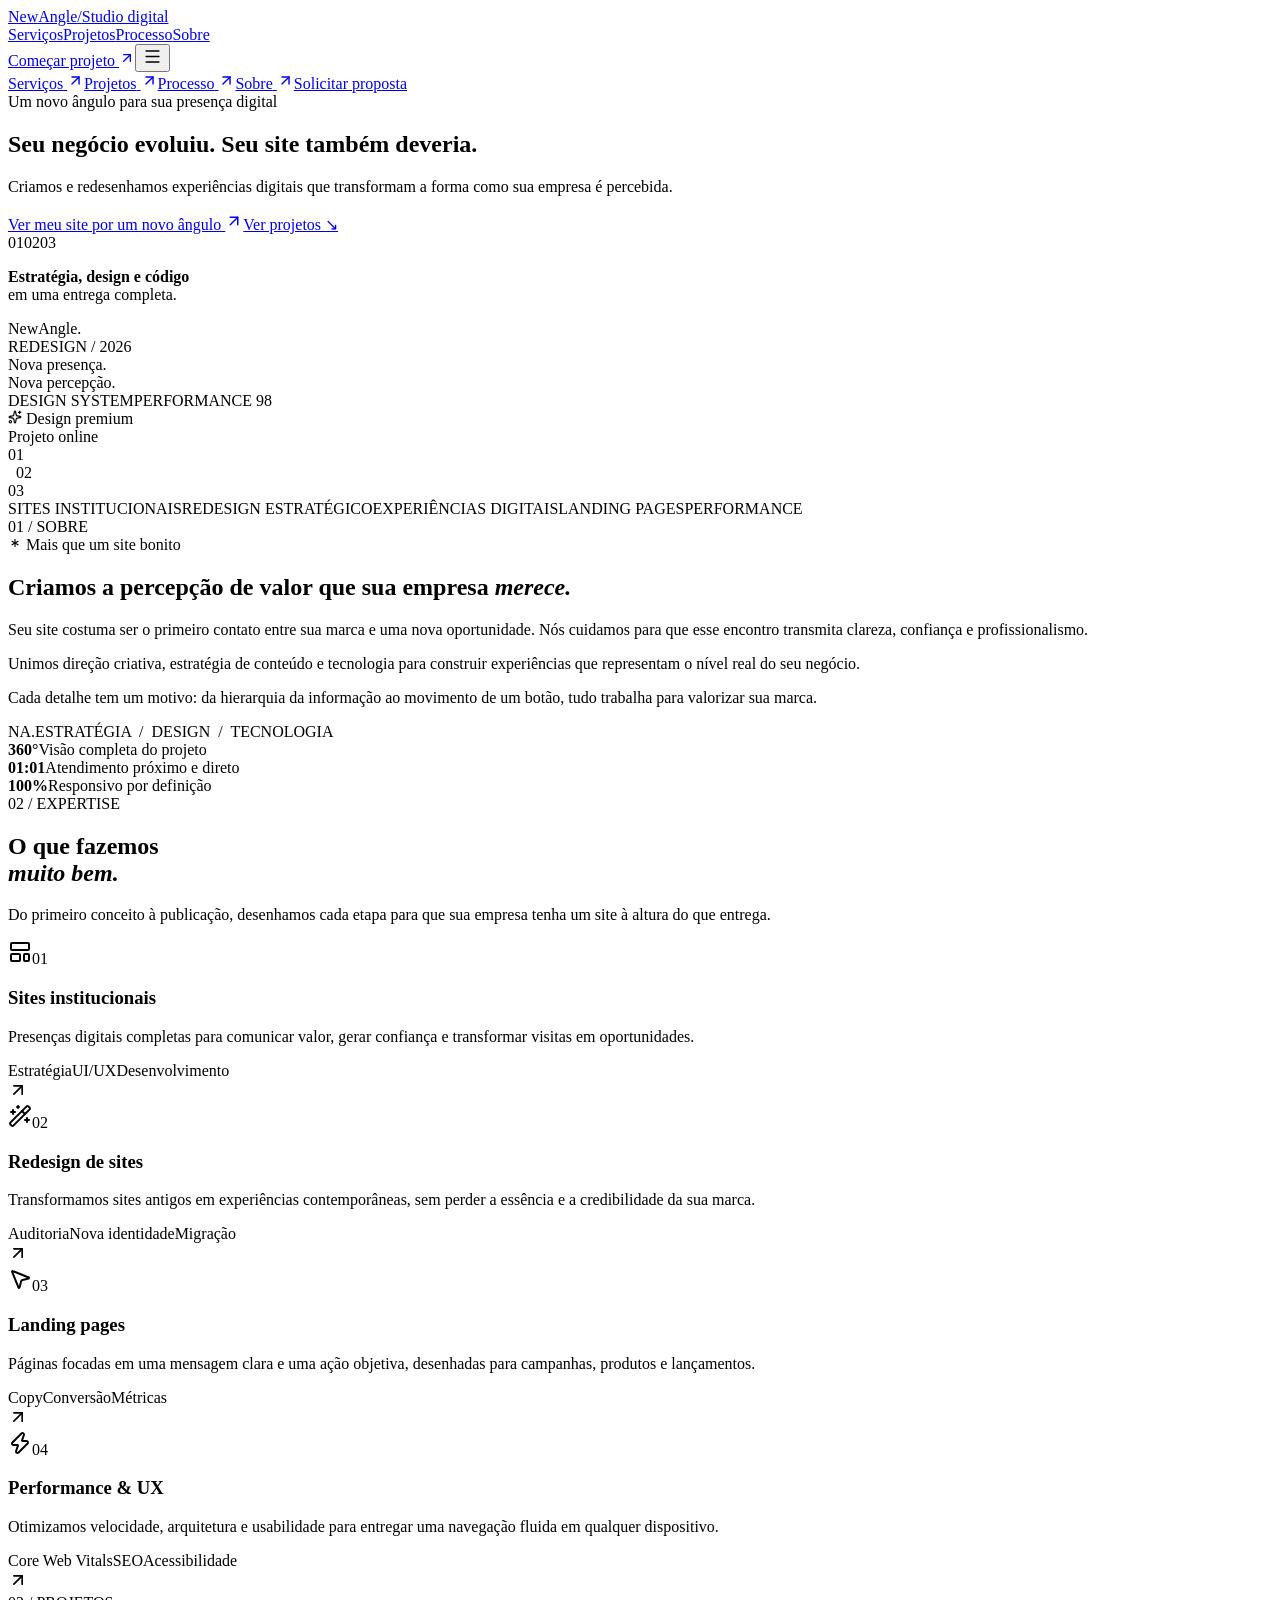
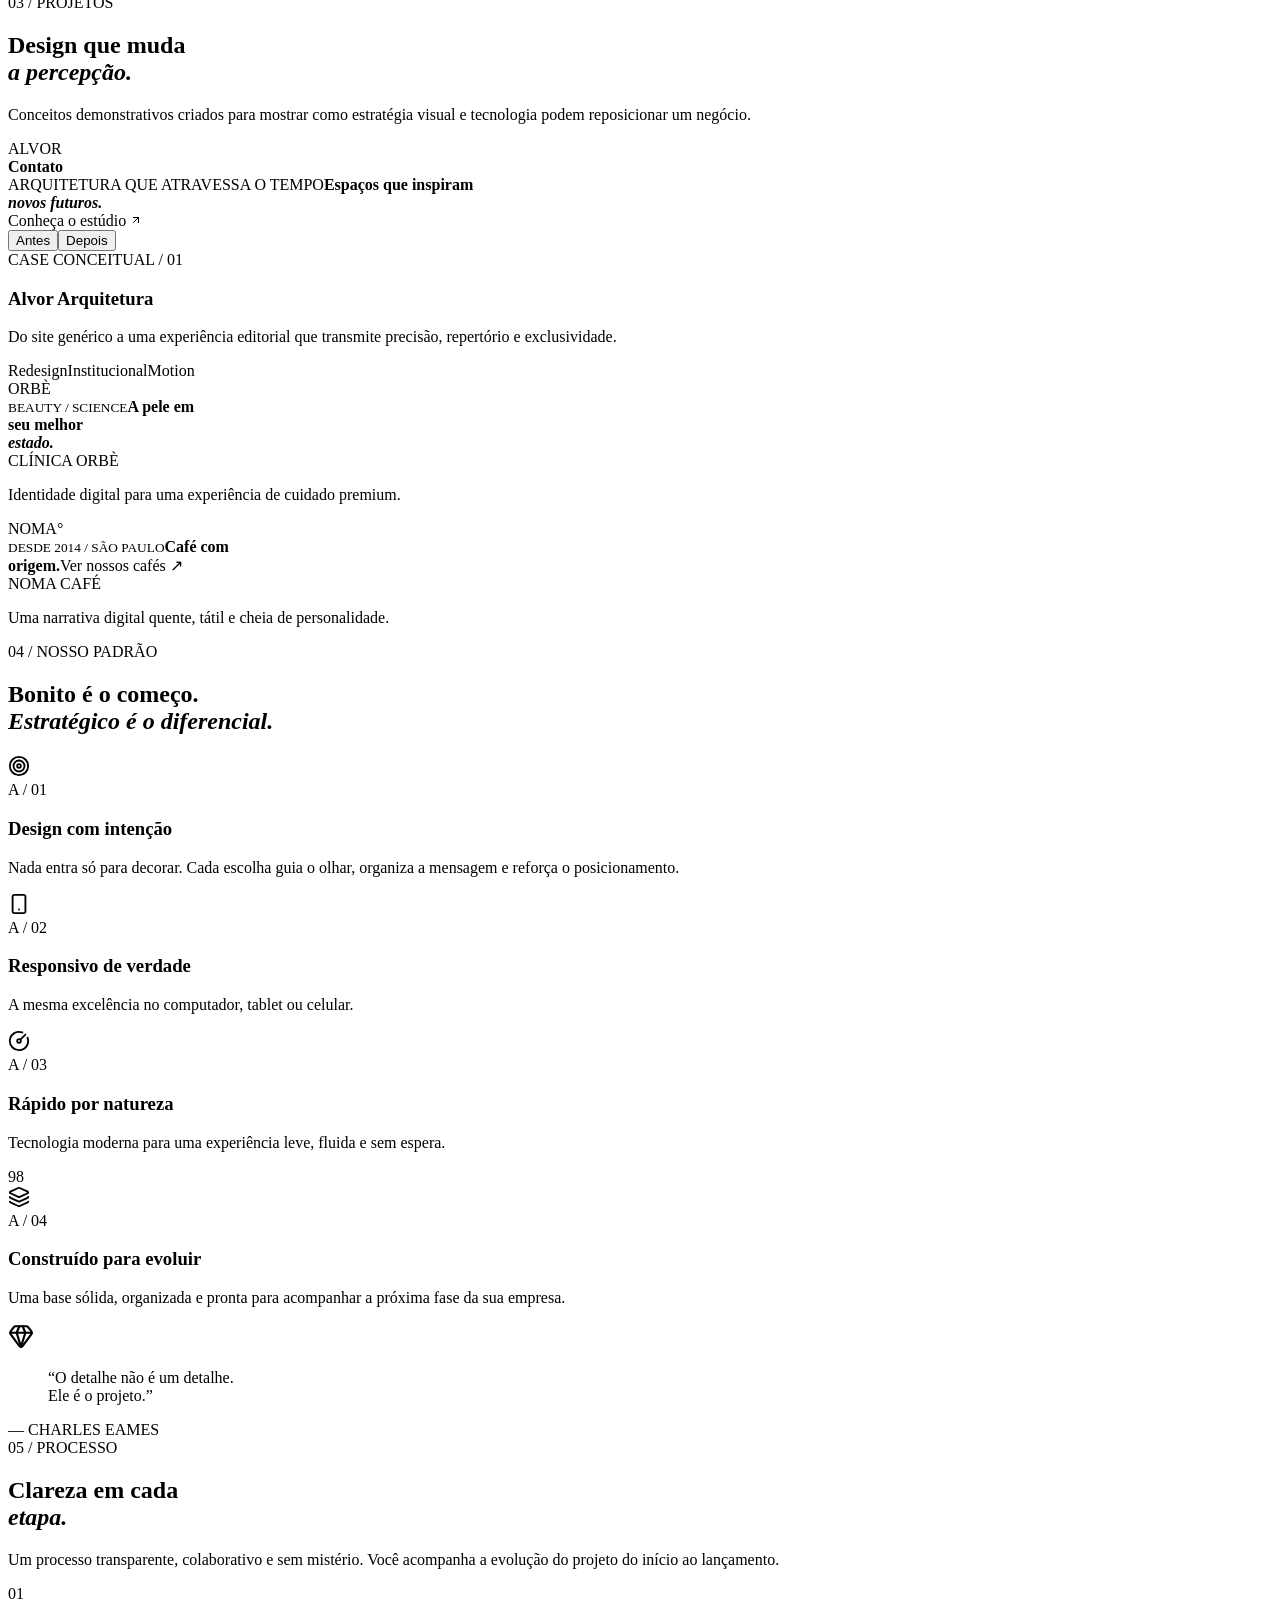
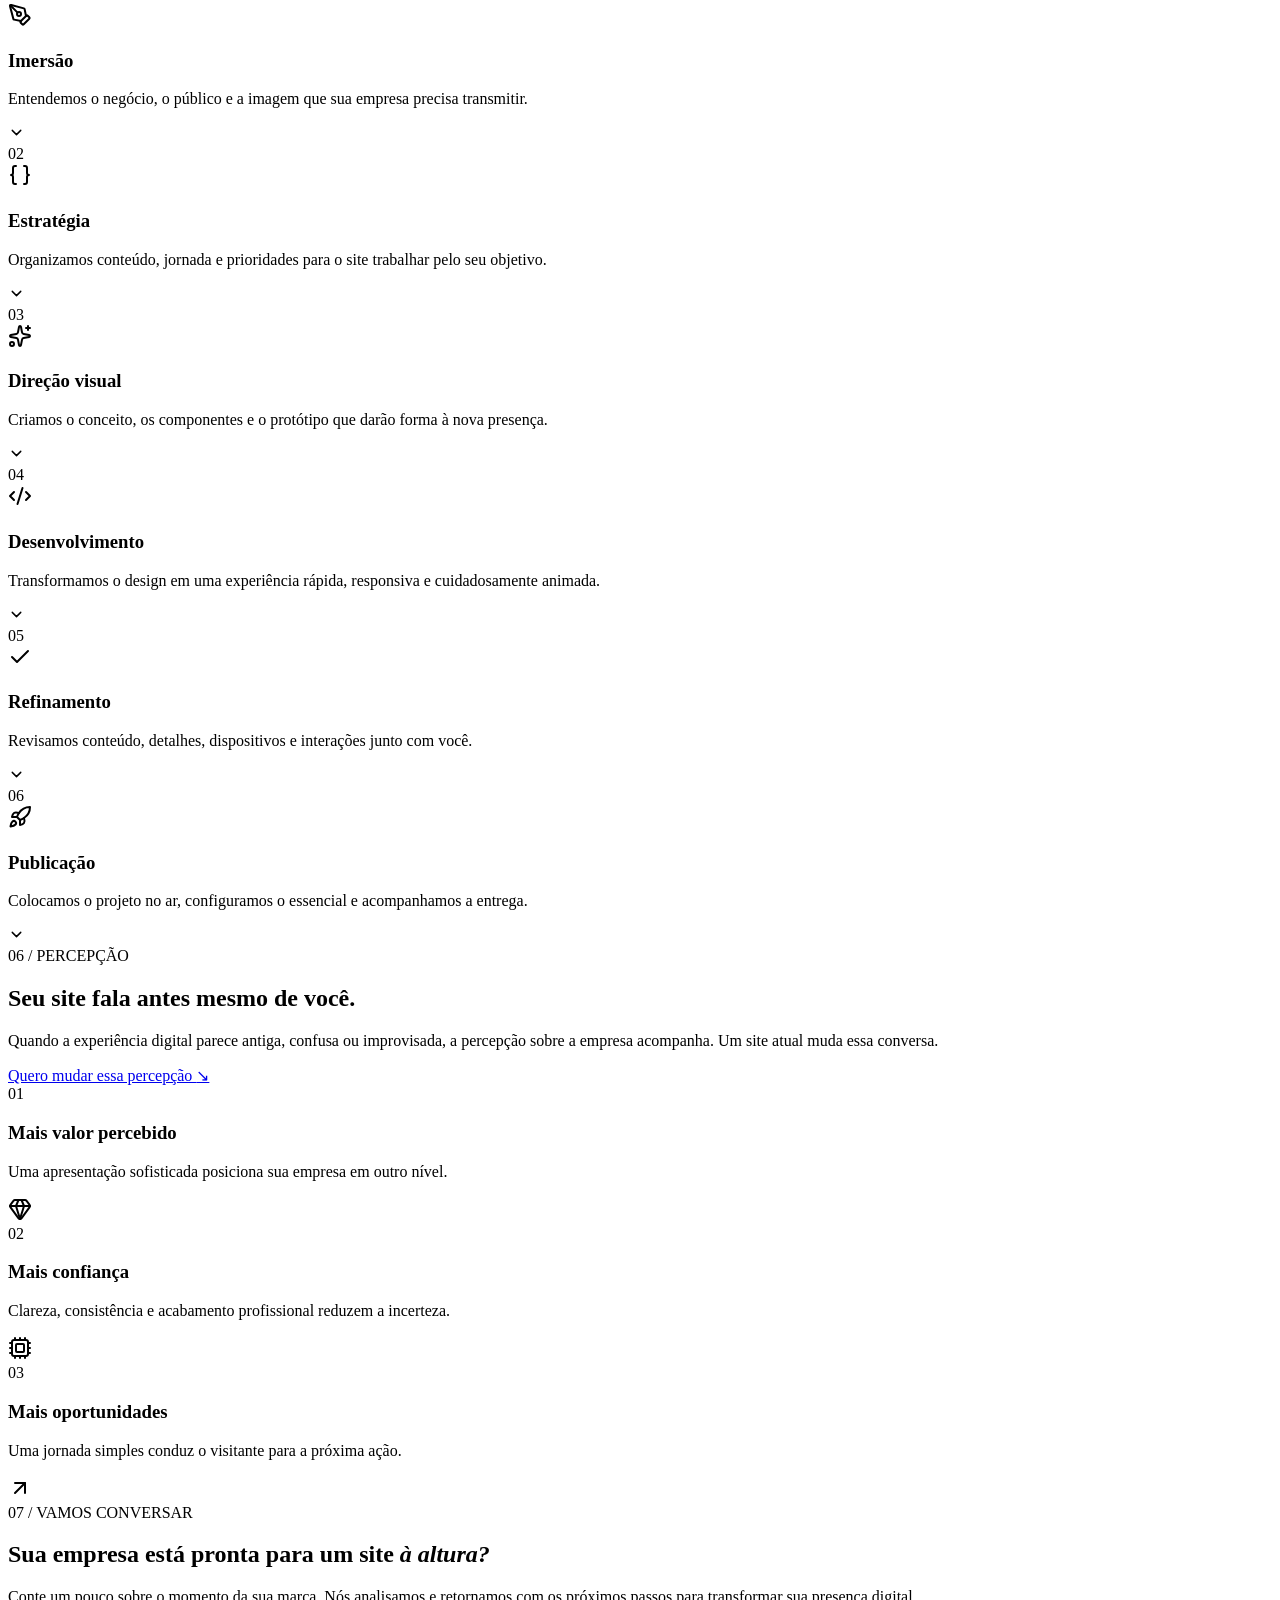
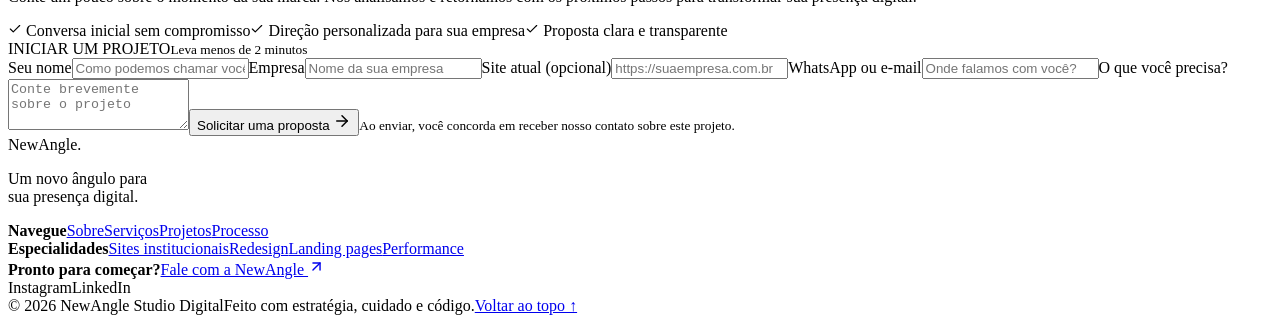
==== index.html @ 1fed0872 "Deploy NewAngle site to GitHub Pages" ====
<!DOCTYPE html><html lang="pt-BR" class="dark"><head><meta charSet="utf-8"/><meta name="viewport" content="width=device-width, initial-scale=1"/><link rel="stylesheet" href="/Site-NewAngle-/_next/static/css/index.7NrBNF9d.css" data-rsc-css-href="/Site-NewAngle-/_next/static/css/index.7NrBNF9d.css" data-precedence="vite-rsc/importer-resources"/><link rel="modulepreload" fetchPriority="low" href="/Site-NewAngle-/_next/static/chunks/index-CifZXYaO.js"/><script src="/Site-NewAngle-/_next/static/chunks/rolldown-runtime-C60lm6uB.js" type="module" async=""></script><script src="/Site-NewAngle-/_next/static/chunks/framework-D_rUT4EX.js" type="module" async=""></script><link rel="modulepreload" href="/Site-NewAngle-/_next/static/chunks/layout-segment-context-BELEP1J7.js" crossorigin=""/><link rel="modulepreload" href="/Site-NewAngle-/_next/static/chunks/home-client-dFt-BeIH.js" crossorigin=""/><title>NewAngle — Um novo ângulo para sua presença digital</title><meta name="description" content="Criamos e redesenhamos experiências digitais que transformam a forma como sua empresa é percebida."/><meta name="keywords" content="criação de sites,redesign de sites,sites institucionais,web design,landing pages"/><meta property="og:title" content="NewAngle — Um novo ângulo para sua presença digital"/><meta property="og:description" content="Seu negócio evoluiu. Seu site também deveria."/><meta property="og:type" content="website"/><meta property="og:locale" content="pt_BR"/><meta property="og:image" content="https://newangle-devs.github.io/Site-NewAngle-/og.png"/><meta property="og:image:width" content="1536"/><meta property="og:image:height" content="1024"/><meta property="og:image:alt" content="NewAngle — Um novo ângulo para sua presença digital"/><meta name="twitter:card" content="summary_large_image"/><meta name="twitter:title" content="NewAngle — Um novo ângulo para sua presença digital"/><meta name="twitter:description" content="Seu negócio evoluiu. Seu site também deveria."/><meta name="twitter:image" content="https://newangle-devs.github.io/Site-NewAngle-/og.png"/><script>Object.assign(((self[Symbol.for("vinext.navigationRuntime")]??={bootstrap:{routeManifest:null},functions:{}}).bootstrap.rsc??={rsc:[]}),{params:{},nav:{"pathname":"/","searchParams":[]}})</script><link rel="modulepreload" href="/Site-NewAngle-/_next/static/chunks/index-CifZXYaO.js" />
<link rel="stylesheet" href="https://fonts.googleapis.com/css2?family=Geist&amp;display=swap" />
<link rel="stylesheet" href="https://fonts.googleapis.com/css2?family=Geist+Mono&amp;display=swap" />
<style data-vinext-fonts>.__font_geist_0u8s7r6 { font-family: 'Geist'; font-style: normal; }

.__variable_geist_0u8s7r6 { --font-geist-sans: 'Geist'; }

.__font_geist_mono_0fdimb7 { font-family: 'Geist Mono'; font-style: normal; }

.__variable_geist_mono_0fdimb7 { --font-geist-mono: 'Geist Mono'; }
</style>
</head><body class="__variable_geist_0u8s7r6 __variable_geist_mono_0fdimb7"><main class="site-shell"><header class="nav-wrap"><a class="brand" href="#top" aria-label="NewAngle — início"><span class="brand-mark">NewAngle</span><span class="brand-slash">/</span><span class="brand-label">Studio digital</span></a><nav class="desktop-nav" aria-label="Navegação principal"><a href="#servicos">Serviços</a><a href="#projetos">Projetos</a><a href="#processo">Processo</a><a href="#sobre">Sobre</a></nav><a class="nav-cta" href="#contato">Começar projeto <svg xmlns="http://www.w3.org/2000/svg" width="16" height="16" viewBox="0 0 24 24" fill="none" stroke="currentColor" stroke-width="2" stroke-linecap="round" stroke-linejoin="round" class="lucide lucide-arrow-up-right" aria-hidden="true"><path d="M7 7h10v10"></path><path d="M7 17 17 7"></path></svg></a><button class="menu-button" aria-expanded="false" aria-controls="mobile-menu" aria-label="Abrir menu"><svg xmlns="http://www.w3.org/2000/svg" width="19" height="19" viewBox="0 0 24 24" fill="none" stroke="currentColor" stroke-width="2" stroke-linecap="round" stroke-linejoin="round" class="lucide lucide-menu" aria-hidden="true"><path d="M4 5h16"></path><path d="M4 12h16"></path><path d="M4 19h16"></path></svg></button></header><div class="mobile-menu " id="mobile-menu"><nav aria-label="Navegação para celular"><a href="#servicos">Serviços<!-- --> <svg xmlns="http://www.w3.org/2000/svg" width="17" height="17" viewBox="0 0 24 24" fill="none" stroke="currentColor" stroke-width="2" stroke-linecap="round" stroke-linejoin="round" class="lucide lucide-arrow-up-right" aria-hidden="true"><path d="M7 7h10v10"></path><path d="M7 17 17 7"></path></svg></a><a href="#projetos">Projetos<!-- --> <svg xmlns="http://www.w3.org/2000/svg" width="17" height="17" viewBox="0 0 24 24" fill="none" stroke="currentColor" stroke-width="2" stroke-linecap="round" stroke-linejoin="round" class="lucide lucide-arrow-up-right" aria-hidden="true"><path d="M7 7h10v10"></path><path d="M7 17 17 7"></path></svg></a><a href="#processo">Processo<!-- --> <svg xmlns="http://www.w3.org/2000/svg" width="17" height="17" viewBox="0 0 24 24" fill="none" stroke="currentColor" stroke-width="2" stroke-linecap="round" stroke-linejoin="round" class="lucide lucide-arrow-up-right" aria-hidden="true"><path d="M7 7h10v10"></path><path d="M7 17 17 7"></path></svg></a><a href="#sobre">Sobre<!-- --> <svg xmlns="http://www.w3.org/2000/svg" width="17" height="17" viewBox="0 0 24 24" fill="none" stroke="currentColor" stroke-width="2" stroke-linecap="round" stroke-linejoin="round" class="lucide lucide-arrow-up-right" aria-hidden="true"><path d="M7 7h10v10"></path><path d="M7 17 17 7"></path></svg></a><a class="mobile-menu-cta" href="#contato">Solicitar proposta</a></nav></div><section class="hero" id="top"><div class="hero-grid" aria-hidden="true"></div><div class="hero-glow" aria-hidden="true"></div><div class="hero-copy"><div class="eyebrow"><span class="eyebrow-dot"></span>Um novo ângulo para sua presença digital</div><h1>Seu negócio evoluiu. Seu site <span>também deveria.</span></h1><p class="hero-lead">Criamos e redesenhamos experiências digitais que transformam a forma como sua empresa é percebida.</p><div class="hero-actions"><a class="primary-cta" href="#contato">Ver meu site por um novo ângulo <svg xmlns="http://www.w3.org/2000/svg" width="18" height="18" viewBox="0 0 24 24" fill="none" stroke="currentColor" stroke-width="2" stroke-linecap="round" stroke-linejoin="round" class="lucide lucide-arrow-up-right" aria-hidden="true"><path d="M7 7h10v10"></path><path d="M7 17 17 7"></path></svg></a><a class="text-link" href="#projetos">Ver projetos <span>↘</span></a></div><div class="hero-proof"><div class="proof-avatars" aria-hidden="true"><span>01</span><span>02</span><span>03</span></div><p><strong>Estratégia, design e código</strong><br/>em uma entrega completa.</p></div></div><div class="hero-visual" aria-label="Visualização de um projeto digital premium"><div class="orbit orbit-one" aria-hidden="true"></div><div class="orbit orbit-two" aria-hidden="true"></div><div class="visual-card"><div class="visual-topbar"><div class="visual-logo">NewAngle<span>.</span></div><div class="visual-pills"><i></i><i></i><i></i></div></div><div class="visual-body"><div class="visual-kicker">REDESIGN / 2026</div><div class="visual-title">Nova presença.<br/>Nova percepção.</div><div class="visual-line"><span></span></div></div><div class="visual-footer"><span>DESIGN SYSTEM</span><span>PERFORMANCE 98</span></div></div><div class="floating-chip chip-top"><svg xmlns="http://www.w3.org/2000/svg" width="14" height="14" viewBox="0 0 24 24" fill="none" stroke="currentColor" stroke-width="2" stroke-linecap="round" stroke-linejoin="round" class="lucide lucide-sparkles" aria-hidden="true"><path d="M11.017 2.814a1 1 0 0 1 1.966 0l1.051 5.558a2 2 0 0 0 1.594 1.594l5.558 1.051a1 1 0 0 1 0 1.966l-5.558 1.051a2 2 0 0 0-1.594 1.594l-1.051 5.558a1 1 0 0 1-1.966 0l-1.051-5.558a2 2 0 0 0-1.594-1.594l-5.558-1.051a1 1 0 0 1 0-1.966l5.558-1.051a2 2 0 0 0 1.594-1.594z"></path><path d="M20 2v4"></path><path d="M22 4h-4"></path><circle cx="4" cy="20" r="2"></circle></svg> Design premium</div><div class="floating-chip chip-bottom"><span class="live-dot"></span> Projeto online</div><div class="side-code" aria-hidden="true">01<br/>  02<br/>03</div></div></section><div class="signal-strip" aria-hidden="true"><span>SITES INSTITUCIONAIS</span><i></i><span>REDESIGN ESTRATÉGICO</span><i></i><span>EXPERIÊNCIAS DIGITAIS</span><i></i><span>LANDING PAGES</span><i></i><span>PERFORMANCE</span></div><section class="manifesto section-pad" id="sobre"><div class="manifesto-index" data-reveal="true"><span>01 / SOBRE</span><div class="vertical-line"></div></div><div class="manifesto-main" data-reveal="true"><div class="section-kicker"><svg xmlns="http://www.w3.org/2000/svg" width="14" height="14" viewBox="0 0 24 24" fill="none" stroke="currentColor" stroke-width="2" stroke-linecap="round" stroke-linejoin="round" class="lucide lucide-asterisk" aria-hidden="true"><path d="M12 6v12"></path><path d="M17.196 9 6.804 15"></path><path d="m6.804 9 10.392 6"></path></svg> Mais que um site bonito</div><h2>Criamos a percepção de valor que sua empresa <em>merece.</em></h2><p class="manifesto-lead">Seu site costuma ser o primeiro contato entre sua marca e uma nova oportunidade. Nós cuidamos para que esse encontro transmita clareza, confiança e profissionalismo.</p><div class="manifesto-columns"><p>Unimos direção criativa, estratégia de conteúdo e tecnologia para construir experiências que representam o nível real do seu negócio.</p><p>Cada detalhe tem um motivo: da hierarquia da informação ao movimento de um botão, tudo trabalha para valorizar sua marca.</p></div><div class="manifesto-signature"><span class="signature-mark">NA<span>.</span></span><span>ESTRATÉGIA  /  DESIGN  /  TECNOLOGIA</span></div></div><aside class="manifesto-stats" data-reveal="true"><div><strong>360°</strong><span>Visão completa do projeto</span></div><div><strong>01:01</strong><span>Atendimento próximo e direto</span></div><div><strong>100%</strong><span>Responsivo por definição</span></div></aside></section><section class="services section-pad" id="servicos"><header class="section-head" data-reveal="true"><div><span class="section-number">02 / EXPERTISE</span><h2>O que fazemos<br/><em>muito bem.</em></h2></div><p>Do primeiro conceito à publicação, desenhamos cada etapa para que sua empresa tenha um site à altura do que entrega.</p></header><div class="services-grid"><article class="service-card" data-reveal="true" style="--delay:0ms"><div class="service-top"><svg xmlns="http://www.w3.org/2000/svg" width="24" height="24" viewBox="0 0 24 24" fill="none" stroke="currentColor" stroke-width="2" stroke-linecap="round" stroke-linejoin="round" class="lucide lucide-layout-template" aria-hidden="true"><rect width="18" height="7" x="3" y="3" rx="1"></rect><rect width="9" height="7" x="3" y="14" rx="1"></rect><rect width="5" height="7" x="16" y="14" rx="1"></rect></svg><span>01</span></div><h3>Sites institucionais</h3><p>Presenças digitais completas para comunicar valor, gerar confiança e transformar visitas em oportunidades.</p><div class="service-tags"><span>Estratégia</span><span>UI/UX</span><span>Desenvolvimento</span></div><svg xmlns="http://www.w3.org/2000/svg" width="20" height="20" viewBox="0 0 24 24" fill="none" stroke="currentColor" stroke-width="2" stroke-linecap="round" stroke-linejoin="round" class="lucide lucide-arrow-up-right service-arrow" aria-hidden="true"><path d="M7 7h10v10"></path><path d="M7 17 17 7"></path></svg></article><article class="service-card" data-reveal="true" style="--delay:80ms"><div class="service-top"><svg xmlns="http://www.w3.org/2000/svg" width="24" height="24" viewBox="0 0 24 24" fill="none" stroke="currentColor" stroke-width="2" stroke-linecap="round" stroke-linejoin="round" class="lucide lucide-wand-sparkles" aria-hidden="true"><path d="m21.64 3.64-1.28-1.28a1.21 1.21 0 0 0-1.72 0L2.36 18.64a1.21 1.21 0 0 0 0 1.72l1.28 1.28a1.2 1.2 0 0 0 1.72 0L21.64 5.36a1.2 1.2 0 0 0 0-1.72"></path><path d="m14 7 3 3"></path><path d="M5 6v4"></path><path d="M19 14v4"></path><path d="M10 2v2"></path><path d="M7 8H3"></path><path d="M21 16h-4"></path><path d="M11 3H9"></path></svg><span>02</span></div><h3>Redesign de sites</h3><p>Transformamos sites antigos em experiências contemporâneas, sem perder a essência e a credibilidade da sua marca.</p><div class="service-tags"><span>Auditoria</span><span>Nova identidade</span><span>Migração</span></div><svg xmlns="http://www.w3.org/2000/svg" width="20" height="20" viewBox="0 0 24 24" fill="none" stroke="currentColor" stroke-width="2" stroke-linecap="round" stroke-linejoin="round" class="lucide lucide-arrow-up-right service-arrow" aria-hidden="true"><path d="M7 7h10v10"></path><path d="M7 17 17 7"></path></svg></article><article class="service-card" data-reveal="true" style="--delay:160ms"><div class="service-top"><svg xmlns="http://www.w3.org/2000/svg" width="24" height="24" viewBox="0 0 24 24" fill="none" stroke="currentColor" stroke-width="2" stroke-linecap="round" stroke-linejoin="round" class="lucide lucide-mouse-pointer2 lucide-mouse-pointer-2" aria-hidden="true"><path d="M4.037 4.688a.495.495 0 0 1 .651-.651l16 6.5a.5.5 0 0 1-.063.947l-6.124 1.58a2 2 0 0 0-1.438 1.435l-1.579 6.126a.5.5 0 0 1-.947.063z"></path></svg><span>03</span></div><h3>Landing pages</h3><p>Páginas focadas em uma mensagem clara e uma ação objetiva, desenhadas para campanhas, produtos e lançamentos.</p><div class="service-tags"><span>Copy</span><span>Conversão</span><span>Métricas</span></div><svg xmlns="http://www.w3.org/2000/svg" width="20" height="20" viewBox="0 0 24 24" fill="none" stroke="currentColor" stroke-width="2" stroke-linecap="round" stroke-linejoin="round" class="lucide lucide-arrow-up-right service-arrow" aria-hidden="true"><path d="M7 7h10v10"></path><path d="M7 17 17 7"></path></svg></article><article class="service-card" data-reveal="true" style="--delay:240ms"><div class="service-top"><svg xmlns="http://www.w3.org/2000/svg" width="24" height="24" viewBox="0 0 24 24" fill="none" stroke="currentColor" stroke-width="2" stroke-linecap="round" stroke-linejoin="round" class="lucide lucide-zap" aria-hidden="true"><path d="M15.914 4a1.5 1.5 0 00-2.474-1.561l-9 9A1.5 1.5 0 005.5 14h4.002a.5.5 0 01.471.666L8.086 20a1.5 1.5 0 002.475 1.56l9-9A1.5 1.5 0 0018.5 10h-3.997a.5.5 0 01-.472-.667z"></path></svg><span>04</span></div><h3>Performance &amp; UX</h3><p>Otimizamos velocidade, arquitetura e usabilidade para entregar uma navegação fluida em qualquer dispositivo.</p><div class="service-tags"><span>Core Web Vitals</span><span>SEO</span><span>Acessibilidade</span></div><svg xmlns="http://www.w3.org/2000/svg" width="20" height="20" viewBox="0 0 24 24" fill="none" stroke="currentColor" stroke-width="2" stroke-linecap="round" stroke-linejoin="round" class="lucide lucide-arrow-up-right service-arrow" aria-hidden="true"><path d="M7 7h10v10"></path><path d="M7 17 17 7"></path></svg></article></div></section><section class="projects section-pad" id="projetos"><header class="section-head projects-head" data-reveal="true"><div><span class="section-number">03 / PROJETOS</span><h2>Design que muda<br/><em>a percepção.</em></h2></div><p>Conceitos demonstrativos criados para mostrar como estratégia visual e tecnologia podem reposicionar um negócio.</p></header><article class="project-feature" data-reveal="true"><div class="comparison-stage after"><div class="stage-nav"><span>ALVOR</span><div></div><div></div><b>Contato</b></div><div class="after-stage"><span class="mini-kicker">ARQUITETURA QUE ATRAVESSA O TEMPO</span><strong>Espaços que inspiram<br/><em>novos futuros.</em></strong><div class="stage-button">Conheça o estúdio <svg xmlns="http://www.w3.org/2000/svg" width="12" height="12" viewBox="0 0 24 24" fill="none" stroke="currentColor" stroke-width="2" stroke-linecap="round" stroke-linejoin="round" class="lucide lucide-arrow-up-right" aria-hidden="true"><path d="M7 7h10v10"></path><path d="M7 17 17 7"></path></svg></div><div class="stage-sculpture"><i></i><i></i><i></i></div></div><div class="comparison-controls" role="group" aria-label="Comparar versões do projeto"><button class="">Antes</button><button class="active">Depois</button></div></div><div class="project-meta"><div><span>CASE CONCEITUAL / 01</span><h3>Alvor Arquitetura</h3></div><p>Do site genérico a uma experiência editorial que transmite precisão, repertório e exclusividade.</p><div class="project-tags"><span>Redesign</span><span>Institucional</span><span>Motion</span></div></div></article><div class="project-grid"><article class="project-small project-orbe" data-reveal="true"><div class="project-screen"><div class="screen-toolbar"><span>ORBÈ</span><i></i><i></i><i></i></div><div class="orbe-copy"><small>BEAUTY / SCIENCE</small><strong>A pele em<br/>seu melhor<br/><em>estado.</em></strong></div><div class="orbe-orb"></div></div><div class="small-meta"><span>CLÍNICA ORBÈ</span><p>Identidade digital para uma experiência de cuidado premium.</p></div></article><article class="project-small project-noma" data-reveal="true"><div class="project-screen"><div class="screen-toolbar"><span>NOMA°</span><i></i><i></i><i></i></div><div class="noma-copy"><small>DESDE 2014 / SÃO PAULO</small><strong>Café com<br/>origem.</strong><span>Ver nossos cafés ↗</span></div><div class="coffee-ring"></div></div><div class="small-meta"><span>NOMA CAFÉ</span><p>Uma narrativa digital quente, tátil e cheia de personalidade.</p></div></article></div></section><section class="difference section-pad"><header class="center-head" data-reveal="true"><span class="section-number">04 / NOSSO PADRÃO</span><h2>Bonito é o começo.<br/><em>Estratégico é o diferencial.</em></h2></header><div class="bento-grid"><article class="bento bento-large" data-reveal="true"><div class="bento-icon"><svg xmlns="http://www.w3.org/2000/svg" width="22" height="22" viewBox="0 0 24 24" fill="none" stroke="currentColor" stroke-width="2" stroke-linecap="round" stroke-linejoin="round" class="lucide lucide-target" aria-hidden="true"><circle cx="12" cy="12" r="10"></circle><circle cx="12" cy="12" r="6"></circle><circle cx="12" cy="12" r="2"></circle></svg></div><span class="bento-code">A / 01</span><h3>Design com intenção</h3><p>Nada entra só para decorar. Cada escolha guia o olhar, organiza a mensagem e reforça o posicionamento.</p><div class="target-graphic" aria-hidden="true"><i></i><i></i><i></i><span></span></div></article><article class="bento" data-reveal="true"><div class="bento-icon"><svg xmlns="http://www.w3.org/2000/svg" width="22" height="22" viewBox="0 0 24 24" fill="none" stroke="currentColor" stroke-width="2" stroke-linecap="round" stroke-linejoin="round" class="lucide lucide-smartphone" aria-hidden="true"><rect width="14" height="20" x="5" y="2" rx="2" ry="2"></rect><path d="M12 18h.01"></path></svg></div><span class="bento-code">A / 02</span><h3>Responsivo de verdade</h3><p>A mesma excelência no computador, tablet ou celular.</p><div class="devices-graphic" aria-hidden="true"><i></i><i></i><i></i></div></article><article class="bento" data-reveal="true"><div class="bento-icon"><svg xmlns="http://www.w3.org/2000/svg" width="22" height="22" viewBox="0 0 24 24" fill="none" stroke="currentColor" stroke-width="2" stroke-linecap="round" stroke-linejoin="round" class="lucide lucide-circle-gauge" aria-hidden="true"><path d="M15.6 2.7a10 10 0 1 0 5.7 5.7"></path><circle cx="12" cy="12" r="2"></circle><path d="M13.4 10.6 19 5"></path></svg></div><span class="bento-code">A / 03</span><h3>Rápido por natureza</h3><p>Tecnologia moderna para uma experiência leve, fluida e sem espera.</p><div class="gauge-graphic" aria-hidden="true"><span>98</span><i></i></div></article><article class="bento bento-wide" data-reveal="true"><div class="bento-icon"><svg xmlns="http://www.w3.org/2000/svg" width="22" height="22" viewBox="0 0 24 24" fill="none" stroke="currentColor" stroke-width="2" stroke-linecap="round" stroke-linejoin="round" class="lucide lucide-layers" aria-hidden="true"><path d="M12.83 2.18a2 2 0 0 0-1.66 0L2.6 6.08a1 1 0 0 0 0 1.83l8.58 3.91a2 2 0 0 0 1.66 0l8.58-3.9a1 1 0 0 0 0-1.83z"></path><path d="M2 12a1 1 0 0 0 .58.91l8.6 3.91a2 2 0 0 0 1.65 0l8.58-3.9A1 1 0 0 0 22 12"></path><path d="M2 17a1 1 0 0 0 .58.91l8.6 3.91a2 2 0 0 0 1.65 0l8.58-3.9A1 1 0 0 0 22 17"></path></svg></div><span class="bento-code">A / 04</span><h3>Construído para evoluir</h3><p>Uma base sólida, organizada e pronta para acompanhar a próxima fase da sua empresa.</p><div class="layers-graphic" aria-hidden="true"><i></i><i></i><i></i></div></article><article class="bento bento-quote" data-reveal="true"><svg xmlns="http://www.w3.org/2000/svg" width="26" height="26" viewBox="0 0 24 24" fill="none" stroke="currentColor" stroke-width="2" stroke-linecap="round" stroke-linejoin="round" class="lucide lucide-gem" aria-hidden="true"><path d="M10.5 3 8 9l4 13 4-13-2.5-6"></path><path d="M17 3a2 2 0 0 1 1.6.8l3 4a2 2 0 0 1 .013 2.382l-7.99 10.986a2 2 0 0 1-3.247 0l-7.99-10.986A2 2 0 0 1 2.4 7.8l2.998-3.997A2 2 0 0 1 7 3z"></path><path d="M2 9h20"></path></svg><blockquote>“O detalhe não é um detalhe.<br/>Ele é o projeto.”</blockquote><span>— CHARLES EAMES</span></article></div></section><section class="process section-pad" id="processo"><header class="section-head" data-reveal="true"><div><span class="section-number">05 / PROCESSO</span><h2>Clareza em cada<br/><em>etapa.</em></h2></div><p>Um processo transparente, colaborativo e sem mistério. Você acompanha a evolução do projeto do início ao lançamento.</p></header><div class="process-list"><article data-reveal="true" style="--delay:0ms"><span class="process-number">01</span><div class="process-icon"><svg xmlns="http://www.w3.org/2000/svg" width="24" height="24" viewBox="0 0 24 24" fill="none" stroke="currentColor" stroke-width="2" stroke-linecap="round" stroke-linejoin="round" class="lucide lucide-pen-tool" aria-hidden="true"><path d="M15.707 21.293a1 1 0 0 1-1.414 0l-1.586-1.586a1 1 0 0 1 0-1.414l5.586-5.586a1 1 0 0 1 1.414 0l1.586 1.586a1 1 0 0 1 0 1.414z"></path><path d="m18 13-1.375-6.874a1 1 0 0 0-.746-.776L3.235 2.028a1 1 0 0 0-1.207 1.207L5.35 15.879a1 1 0 0 0 .776.746L13 18"></path><path d="m2.3 2.3 7.286 7.286"></path><circle cx="11" cy="11" r="2"></circle></svg></div><h3>Imersão</h3><p>Entendemos o negócio, o público e a imagem que sua empresa precisa transmitir.</p><svg xmlns="http://www.w3.org/2000/svg" width="17" height="17" viewBox="0 0 24 24" fill="none" stroke="currentColor" stroke-width="2" stroke-linecap="round" stroke-linejoin="round" class="lucide lucide-chevron-down process-chevron" aria-hidden="true"><path d="m6 9 6 6 6-6"></path></svg></article><article data-reveal="true" style="--delay:55ms"><span class="process-number">02</span><div class="process-icon"><svg xmlns="http://www.w3.org/2000/svg" width="24" height="24" viewBox="0 0 24 24" fill="none" stroke="currentColor" stroke-width="2" stroke-linecap="round" stroke-linejoin="round" class="lucide lucide-braces" aria-hidden="true"><path d="M8 3H7a2 2 0 0 0-2 2v5a2 2 0 0 1-2 2 2 2 0 0 1 2 2v5c0 1.1.9 2 2 2h1"></path><path d="M16 21h1a2 2 0 0 0 2-2v-5c0-1.1.9-2 2-2a2 2 0 0 1-2-2V5a2 2 0 0 0-2-2h-1"></path></svg></div><h3>Estratégia</h3><p>Organizamos conteúdo, jornada e prioridades para o site trabalhar pelo seu objetivo.</p><svg xmlns="http://www.w3.org/2000/svg" width="17" height="17" viewBox="0 0 24 24" fill="none" stroke="currentColor" stroke-width="2" stroke-linecap="round" stroke-linejoin="round" class="lucide lucide-chevron-down process-chevron" aria-hidden="true"><path d="m6 9 6 6 6-6"></path></svg></article><article data-reveal="true" style="--delay:110ms"><span class="process-number">03</span><div class="process-icon"><svg xmlns="http://www.w3.org/2000/svg" width="24" height="24" viewBox="0 0 24 24" fill="none" stroke="currentColor" stroke-width="2" stroke-linecap="round" stroke-linejoin="round" class="lucide lucide-sparkles" aria-hidden="true"><path d="M11.017 2.814a1 1 0 0 1 1.966 0l1.051 5.558a2 2 0 0 0 1.594 1.594l5.558 1.051a1 1 0 0 1 0 1.966l-5.558 1.051a2 2 0 0 0-1.594 1.594l-1.051 5.558a1 1 0 0 1-1.966 0l-1.051-5.558a2 2 0 0 0-1.594-1.594l-5.558-1.051a1 1 0 0 1 0-1.966l5.558-1.051a2 2 0 0 0 1.594-1.594z"></path><path d="M20 2v4"></path><path d="M22 4h-4"></path><circle cx="4" cy="20" r="2"></circle></svg></div><h3>Direção visual</h3><p>Criamos o conceito, os componentes e o protótipo que darão forma à nova presença.</p><svg xmlns="http://www.w3.org/2000/svg" width="17" height="17" viewBox="0 0 24 24" fill="none" stroke="currentColor" stroke-width="2" stroke-linecap="round" stroke-linejoin="round" class="lucide lucide-chevron-down process-chevron" aria-hidden="true"><path d="m6 9 6 6 6-6"></path></svg></article><article data-reveal="true" style="--delay:165ms"><span class="process-number">04</span><div class="process-icon"><svg xmlns="http://www.w3.org/2000/svg" width="24" height="24" viewBox="0 0 24 24" fill="none" stroke="currentColor" stroke-width="2" stroke-linecap="round" stroke-linejoin="round" class="lucide lucide-code-xml" aria-hidden="true"><path d="m18 16 4-4-4-4"></path><path d="m6 8-4 4 4 4"></path><path d="m14.5 4-5 16"></path></svg></div><h3>Desenvolvimento</h3><p>Transformamos o design em uma experiência rápida, responsiva e cuidadosamente animada.</p><svg xmlns="http://www.w3.org/2000/svg" width="17" height="17" viewBox="0 0 24 24" fill="none" stroke="currentColor" stroke-width="2" stroke-linecap="round" stroke-linejoin="round" class="lucide lucide-chevron-down process-chevron" aria-hidden="true"><path d="m6 9 6 6 6-6"></path></svg></article><article data-reveal="true" style="--delay:220ms"><span class="process-number">05</span><div class="process-icon"><svg xmlns="http://www.w3.org/2000/svg" width="24" height="24" viewBox="0 0 24 24" fill="none" stroke="currentColor" stroke-width="2" stroke-linecap="round" stroke-linejoin="round" class="lucide lucide-check" aria-hidden="true"><path d="M20 6 9 17l-5-5"></path></svg></div><h3>Refinamento</h3><p>Revisamos conteúdo, detalhes, dispositivos e interações junto com você.</p><svg xmlns="http://www.w3.org/2000/svg" width="17" height="17" viewBox="0 0 24 24" fill="none" stroke="currentColor" stroke-width="2" stroke-linecap="round" stroke-linejoin="round" class="lucide lucide-chevron-down process-chevron" aria-hidden="true"><path d="m6 9 6 6 6-6"></path></svg></article><article data-reveal="true" style="--delay:275ms"><span class="process-number">06</span><div class="process-icon"><svg xmlns="http://www.w3.org/2000/svg" width="24" height="24" viewBox="0 0 24 24" fill="none" stroke="currentColor" stroke-width="2" stroke-linecap="round" stroke-linejoin="round" class="lucide lucide-rocket" aria-hidden="true"><path d="M12 15v5s3.03-.55 4-2c1.08-1.62 0-5 0-5"></path><path d="M4.5 16.5c-1.5 1.26-2 5-2 5s3.74-.5 5-2c.71-.84.7-2.13-.09-2.91a2.18 2.18 0 0 0-2.91-.09"></path><path d="M9 12a22 22 0 0 1 2-3.95A12.88 12.88 0 0 1 22 2c0 2.72-.78 7.5-6 11a22.4 22.4 0 0 1-4 2z"></path><path d="M9 12H4s.55-3.03 2-4c1.62-1.08 5 .05 5 .05"></path></svg></div><h3>Publicação</h3><p>Colocamos o projeto no ar, configuramos o essencial e acompanhamos a entrega.</p><svg xmlns="http://www.w3.org/2000/svg" width="17" height="17" viewBox="0 0 24 24" fill="none" stroke="currentColor" stroke-width="2" stroke-linecap="round" stroke-linejoin="round" class="lucide lucide-chevron-down process-chevron" aria-hidden="true"><path d="m6 9 6 6 6-6"></path></svg></article></div></section><section class="value-section section-pad"><div class="value-copy" data-reveal="true"><span class="section-number">06 / PERCEPÇÃO</span><h2>Seu site fala antes mesmo de você.</h2><p>Quando a experiência digital parece antiga, confusa ou improvisada, a percepção sobre a empresa acompanha. Um site atual muda essa conversa.</p><a class="text-link" href="#contato">Quero mudar essa percepção <span>↘</span></a></div><div class="value-list" data-reveal="true"><article><span>01</span><div><h3>Mais valor percebido</h3><p>Uma apresentação sofisticada posiciona sua empresa em outro nível.</p></div><svg xmlns="http://www.w3.org/2000/svg" width="24" height="24" viewBox="0 0 24 24" fill="none" stroke="currentColor" stroke-width="2" stroke-linecap="round" stroke-linejoin="round" class="lucide lucide-gem" aria-hidden="true"><path d="M10.5 3 8 9l4 13 4-13-2.5-6"></path><path d="M17 3a2 2 0 0 1 1.6.8l3 4a2 2 0 0 1 .013 2.382l-7.99 10.986a2 2 0 0 1-3.247 0l-7.99-10.986A2 2 0 0 1 2.4 7.8l2.998-3.997A2 2 0 0 1 7 3z"></path><path d="M2 9h20"></path></svg></article><article><span>02</span><div><h3>Mais confiança</h3><p>Clareza, consistência e acabamento profissional reduzem a incerteza.</p></div><svg xmlns="http://www.w3.org/2000/svg" width="24" height="24" viewBox="0 0 24 24" fill="none" stroke="currentColor" stroke-width="2" stroke-linecap="round" stroke-linejoin="round" class="lucide lucide-cpu" aria-hidden="true"><path d="M12 20v2"></path><path d="M12 2v2"></path><path d="M17 20v2"></path><path d="M17 2v2"></path><path d="M2 12h2"></path><path d="M2 17h2"></path><path d="M2 7h2"></path><path d="M20 12h2"></path><path d="M20 17h2"></path><path d="M20 7h2"></path><path d="M7 20v2"></path><path d="M7 2v2"></path><rect x="4" y="4" width="16" height="16" rx="2"></rect><rect x="8" y="8" width="8" height="8" rx="1"></rect></svg></article><article><span>03</span><div><h3>Mais oportunidades</h3><p>Uma jornada simples conduz o visitante para a próxima ação.</p></div><svg xmlns="http://www.w3.org/2000/svg" width="24" height="24" viewBox="0 0 24 24" fill="none" stroke="currentColor" stroke-width="2" stroke-linecap="round" stroke-linejoin="round" class="lucide lucide-arrow-up-right" aria-hidden="true"><path d="M7 7h10v10"></path><path d="M7 17 17 7"></path></svg></article></div></section><section class="contact section-pad" id="contato"><div class="contact-glow" aria-hidden="true"></div><div class="contact-copy" data-reveal="true"><span class="section-number">07 / VAMOS CONVERSAR</span><h2>Sua empresa está pronta para um site <em>à altura?</em></h2><p>Conte um pouco sobre o momento da sua marca. Nós analisamos e retornamos com os próximos passos para transformar sua presença digital.</p><div class="contact-points"><span><svg xmlns="http://www.w3.org/2000/svg" width="14" height="14" viewBox="0 0 24 24" fill="none" stroke="currentColor" stroke-width="2" stroke-linecap="round" stroke-linejoin="round" class="lucide lucide-check" aria-hidden="true"><path d="M20 6 9 17l-5-5"></path></svg> Conversa inicial sem compromisso</span><span><svg xmlns="http://www.w3.org/2000/svg" width="14" height="14" viewBox="0 0 24 24" fill="none" stroke="currentColor" stroke-width="2" stroke-linecap="round" stroke-linejoin="round" class="lucide lucide-check" aria-hidden="true"><path d="M20 6 9 17l-5-5"></path></svg> Direção personalizada para sua empresa</span><span><svg xmlns="http://www.w3.org/2000/svg" width="14" height="14" viewBox="0 0 24 24" fill="none" stroke="currentColor" stroke-width="2" stroke-linecap="round" stroke-linejoin="round" class="lucide lucide-check" aria-hidden="true"><path d="M20 6 9 17l-5-5"></path></svg> Proposta clara e transparente</span></div></div><div class="form-wrap" data-reveal="true"><form><div class="form-intro"><span>INICIAR UM PROJETO</span><small>Leva menos de 2 minutos</small></div><label>Seu nome<input required="" placeholder="Como podemos chamar você?" name="name"/></label><label>Empresa<input required="" placeholder="Nome da sua empresa" name="company"/></label><label>Site atual <span>(opcional)</span><input type="url" placeholder="https://suaempresa.com.br" name="website"/></label><label>WhatsApp ou e-mail<input required="" placeholder="Onde falamos com você?" name="contact"/></label><label>O que você precisa?<textarea name="message" rows="3" required="" placeholder="Conte brevemente sobre o projeto"></textarea></label><button class="form-submit" type="submit">Solicitar uma proposta <svg xmlns="http://www.w3.org/2000/svg" width="18" height="18" viewBox="0 0 24 24" fill="none" stroke="currentColor" stroke-width="2" stroke-linecap="round" stroke-linejoin="round" class="lucide lucide-arrow-right" aria-hidden="true"><path d="M5 12h14"></path><path d="m12 5 7 7-7 7"></path></svg></button><small class="privacy-note">Ao enviar, você concorda em receber nosso contato sobre este projeto.</small></form></div></section><footer><div class="footer-top"><div class="footer-brand"><span>NewAngle<span>.</span></span><p>Um novo ângulo para<br/>sua presença digital.</p></div><div class="footer-links"><strong>Navegue</strong><a href="#sobre">Sobre</a><a href="#servicos">Serviços</a><a href="#projetos">Projetos</a><a href="#processo">Processo</a></div><div class="footer-links"><strong>Especialidades</strong><a href="#servicos">Sites institucionais</a><a href="#servicos">Redesign</a><a href="#servicos">Landing pages</a><a href="#servicos">Performance</a></div><div class="footer-contact"><strong>Pronto para começar?</strong><a href="#contato">Fale com a NewAngle <svg xmlns="http://www.w3.org/2000/svg" width="17" height="17" viewBox="0 0 24 24" fill="none" stroke="currentColor" stroke-width="2" stroke-linecap="round" stroke-linejoin="round" class="lucide lucide-arrow-up-right" aria-hidden="true"><path d="M7 7h10v10"></path><path d="M7 17 17 7"></path></svg></a><div><span>Instagram</span><span>LinkedIn</span></div></div></div><div class="footer-bottom"><span>© 2026 NewAngle Studio Digital</span><span>Feito com estratégia, cuidado e <span class="orange">código.</span></span><a href="#top">Voltar ao topo ↑</a></div></footer></main><script type="module" src="/Site-NewAngle-/_next/static/chunks/index-CifZXYaO.js" id="_R_" async=""></script><script>((self[Symbol.for("vinext.navigationRuntime")]??={bootstrap:{routeManifest:null},functions:{}}).bootstrap.rsc??={rsc:[]}).rsc.push("0:{\"page:/\":\"$L1\",\"layout:/\":\"$L2\",\"route:/\":\"$L3\",\"__route\":\"route:/\",\"__interceptionContext\":null,\"__layoutIds\":[\"layout:/\"],\"__rootLayout\":\"/\",\"__bfcacheSegmentIdentities\":{\"layout:/\":\"[\\\"layout\\\",\\\"layout:/\\\",\\\"root-boundary:/\\\",\\\"\\\"]\",\"page:/\":\"[\\\"page\\\",\\\"page:/\\\",\\\"root-boundary:/\\\",\\\"\\\"]\"},\"__srcPage\":[\"page\"],\"__layoutFlags\":{\"layout:/\":\"s\"},\"__artifactCompatibility\":{\"schemaVersion\":1,\"graphVersion\":\"app-route-graph:1177fd80f83fa7b0\",\"deploymentVersion\":\"ecca4ea9-576f-441b-a525-2c33ff1b3177\",\"appElementsSchemaVersion\":1,\"rscPayloadSchemaVersion\":1,\"rootBoundaryId\":\"/\",\"renderEpoch\":null}}\n")</script><script>((self[Symbol.for("vinext.navigationRuntime")]??={bootstrap:{routeManifest:null},functions:{}}).bootstrap.rsc??={rsc:[]}).rsc.push("4:I[\"c0f4a63e3ed4\",[],\"Children\",1]\n")</script><script>((self[Symbol.for("vinext.navigationRuntime")]??={bootstrap:{routeManifest:null},functions:{}}).bootstrap.rsc??={rsc:[]}).rsc.push("5:I[\"6a106cb4b5a0\",[],\"GlobalErrorBoundary\",1]\n")</script><script>((self[Symbol.for("vinext.navigationRuntime")]??={bootstrap:{routeManifest:null},functions:{}}).bootstrap.rsc??={rsc:[]}).rsc.push("6:I[\"275e3ce4bc6b\",[],\"default\",1]\n")</script><script>((self[Symbol.for("vinext.navigationRuntime")]??={bootstrap:{routeManifest:null},functions:{}}).bootstrap.rsc??={rsc:[]}).rsc.push("7:I[\"6a106cb4b5a0\",[],\"ErrorBoundary\",1]\n")</script><script>((self[Symbol.for("vinext.navigationRuntime")]??={bootstrap:{routeManifest:null},functions:{}}).bootstrap.rsc??={rsc:[]}).rsc.push("8:I[\"5cf7d6e01c84\",[],\"LayoutSegmentProvider\",1]\n")</script><script>((self[Symbol.for("vinext.navigationRuntime")]??={bootstrap:{routeManifest:null},functions:{}}).bootstrap.rsc??={rsc:[]}).rsc.push("9:I[\"c0f4a63e3ed4\",[],\"Slot\",1]\n")</script><script>((self[Symbol.for("vinext.navigationRuntime")]??={bootstrap:{routeManifest:null},functions:{}}).bootstrap.rsc??={rsc:[]}).rsc.push("a:I[\"6a106cb4b5a0\",[],\"NotFoundBoundary\",1]\n")</script><script>((self[Symbol.for("vinext.navigationRuntime")]??={bootstrap:{routeManifest:null},functions:{}}).bootstrap.rsc??={rsc:[]}).rsc.push("b:I[\"4708c832f3c7\",[],\"AppRouterScrollTarget\",1]\n")</script><script>((self[Symbol.for("vinext.navigationRuntime")]??={bootstrap:{routeManifest:null},functions:{}}).bootstrap.rsc??={rsc:[]}).rsc.push("c:I[\"6a106cb4b5a0\",[],\"RedirectBoundary\",1]\n")</script><script>((self[Symbol.for("vinext.navigationRuntime")]??={bootstrap:{routeManifest:null},functions:{}}).bootstrap.rsc??={rsc:[]}).rsc.push(":HL[\"/Site-NewAngle-/_next/static/css/index.7NrBNF9d.css\",\"style\"     ]\n")</script><script>((self[Symbol.for("vinext.navigationRuntime")]??={bootstrap:{routeManifest:null},functions:{}}).bootstrap.rsc??={rsc:[]}).rsc.push("2:[[[\"$\",\"link\",\"css:/Site-NewAngle-/_next/static/css/index.7NrBNF9d.css\",{\"rel\":\"stylesheet\",\"precedence\":\"vite-rsc/importer-resources\",\"href\":\"/Site-NewAngle-/_next/static/css/index.7NrBNF9d.css\",\"data-rsc-css-href\":\"/Site-NewAngle-/_next/static/css/index.7NrBNF9d.css\"}],\"$undefined\"],[\"$\",\"html\",null,{\"lang\":\"pt-BR\",\"className\":\"dark\",\"children\":[\"$\",\"body\",null,{\"className\":\"__variable_geist_0u8s7r6 __variable_geist_mono_0fdimb7\",\"children\":[\"$\",\"$L4\",null,{}]}]}]]\n")</script><script>((self[Symbol.for("vinext.navigationRuntime")]??={bootstrap:{routeManifest:null},functions:{}}).bootstrap.rsc??={rsc:[]}).rsc.push("3:[[[\"$\",\"meta\",null,{\"charSet\":\"utf-8\"}],[[\"$\",\"title\",\"0\",{\"children\":\"NewAngle — Um novo ângulo para sua presença digital\"}],[\"$\",\"meta\",\"1\",{\"name\":\"description\",\"content\":\"Criamos e redesenhamos experiências digitais que transformam a forma como sua empresa é percebida.\"}],[\"$\",\"meta\",\"2\",{\"name\":\"keywords\",\"content\":\"criação de sites,redesign de sites,sites institucionais,web design,landing pages\"}],[\"$\",\"meta\",\"3\",{\"property\":\"og:title\",\"content\":\"NewAngle — Um novo ângulo para sua presença digital\"}],[\"$\",\"meta\",\"4\",{\"property\":\"og:description\",\"content\":\"Seu negócio evoluiu. Seu site também deveria.\"}],[\"$\",\"meta\",\"5\",{\"property\":\"og:type\",\"content\":\"website\"}],[\"$\",\"meta\",\"6\",{\"property\":\"og:locale\",\"content\":\"pt_BR\"}],[\"$\",\"meta\",\"7\",{\"property\":\"og:image\",\"content\":\"https://newangle-devs.github.io/Site-NewAngle-/og.png\"}],[\"$\",\"meta\",\"8\",{\"property\":\"og:image:width\",\"content\":\"1536\"}],[\"$\",\"meta\",\"9\",{\"property\":\"og:image:height\",\"content\":\"1024\"}],[\"$\",\"meta\",\"10\",{\"property\":\"og:image:alt\",\"content\":\"NewAngle — Um novo ângulo para sua presença digital\"}],[\"$\",\"meta\",\"11\",{\"name\":\"twitter:card\",\"content\":\"summary_large_image\"}],[\"$\",\"meta\",\"12\",{\"name\":\"twitter:title\",\"content\":\"NewAngle — Um novo ângulo para sua presença digital\"}],[\"$\",\"meta\",\"13\",{\"name\":\"twitter:description\",\"content\":\"Seu negócio evoluiu. Seu site também deveria.\"}],[\"$\",\"meta\",\"14\",{\"name\":\"twitter:image\",\"content\":\"https://newangle-devs.github.io/Site-NewAngle-/og.png\"}]],[[\"$\",\"meta\",\"0\",{\"name\":\"viewport\",\"content\":\"width=device-width, initial-scale=1\"}]]],[\"$\",\"$L5\",null,{\"fallback\":\"$6\",\"children\":[\"$\",\"$L7\",null,{\"fallback\":\"$6\",\"children\":[\"$\",\"$L8\",null,{\"providerId\":\"layout:/\",\"segmentMap\":{\"children\":[]},\"children\":[\"$\",\"$L9\",null,{\"id\":\"layout:/\",\"parallelSlots\":\"$undefined\",\"children\":[\"$\",\"$La\",null,{\"resetKey\":\"\",\"fallback\":[[\"$\",\"title\",null,{\"children\":\"404: This page could not be found.\"}],[\"$\",\"div\",null,{\"style\":{\"fontFamily\":\"system-ui,\\\"Segoe UI\\\",Roboto,Helvetica,Arial,sans-serif,\\\"Apple Color Emoji\\\",\\\"Segoe UI Emoji\\\"\",\"height\":\"100vh\",\"textAlign\":\"center\",\"display\":\"flex\",\"flexDirection\":\"column\",\"alignItems\":\"center\",\"justifyContent\":\"center\"},\"children\":[\"$\",\"div\",null,{\"children\":[[\"$\",\"style\",null,{\"dangerouslySetInnerHTML\":{\"__html\":\"body{color:#000;background:#fff;margin:0}.next-error-h1{border-right:1px solid rgba(0,0,0,.3)}@media (prefers-color-scheme:dark){body{color:#fff;background:#000}.next-error-h1{border-right:1px solid rgba(255,255,255,.3)}}\"}}],[\"$\",\"h1\",null,{\"className\":\"next-error-h1\",\"style\":{\"display\":\"inline-block\",\"margin\":\"0 20px 0 0\",\"padding\":\"0 23px 0 0\",\"fontSize\":24,\"fontWeight\":500,\"verticalAlign\":\"top\",\"lineHeight\":\"49px\"},\"children\":404}],[\"$\",\"div\",null,{\"style\":{\"display\":\"inline-block\"},\"children\":[\"$\",\"h2\",null,{\"style\":{\"fontSize\":14,\"fontWeight\":400,\"lineHeight\":\"49px\",\"margin\":0},\"children\":\"This page could not be found.\"}]}]]}]}]],\"children\":[\"$\",\"$Lb\",null,{\"children\":[\"$\",\"$Lc\",null,{\"children\":[[\"$\",\"$L8\",null,{\"providerId\":\"page:/\",\"segmentMap\":{\"children\":[\"__PAGE__\"]},\"children\":[\"$\",\"$L9\",null,{\"id\":\"page:/\"}]}],null]}]}]}]}]}]}]}],null,null]\n")</script><script>((self[Symbol.for("vinext.navigationRuntime")]??={bootstrap:{routeManifest:null},functions:{}}).bootstrap.rsc??={rsc:[]}).rsc.push("d:I[\"0132a7525229\",[],\"default\",1]\n")</script><script>((self[Symbol.for("vinext.navigationRuntime")]??={bootstrap:{routeManifest:null},functions:{}}).bootstrap.rsc??={rsc:[]}).rsc.push("1:[\"$\",\"$Ld\",null,{}]\n")</script><script>Object.assign(((self[Symbol.for("vinext.navigationRuntime")]??={bootstrap:{routeManifest:null},functions:{}}).bootstrap.rsc??={rsc:[]}),{"initialCacheKind":"static"});((self[Symbol.for("vinext.navigationRuntime")]??={bootstrap:{routeManifest:null},functions:{}}).bootstrap.rsc??={rsc:[]}).done=true</script></body></html>
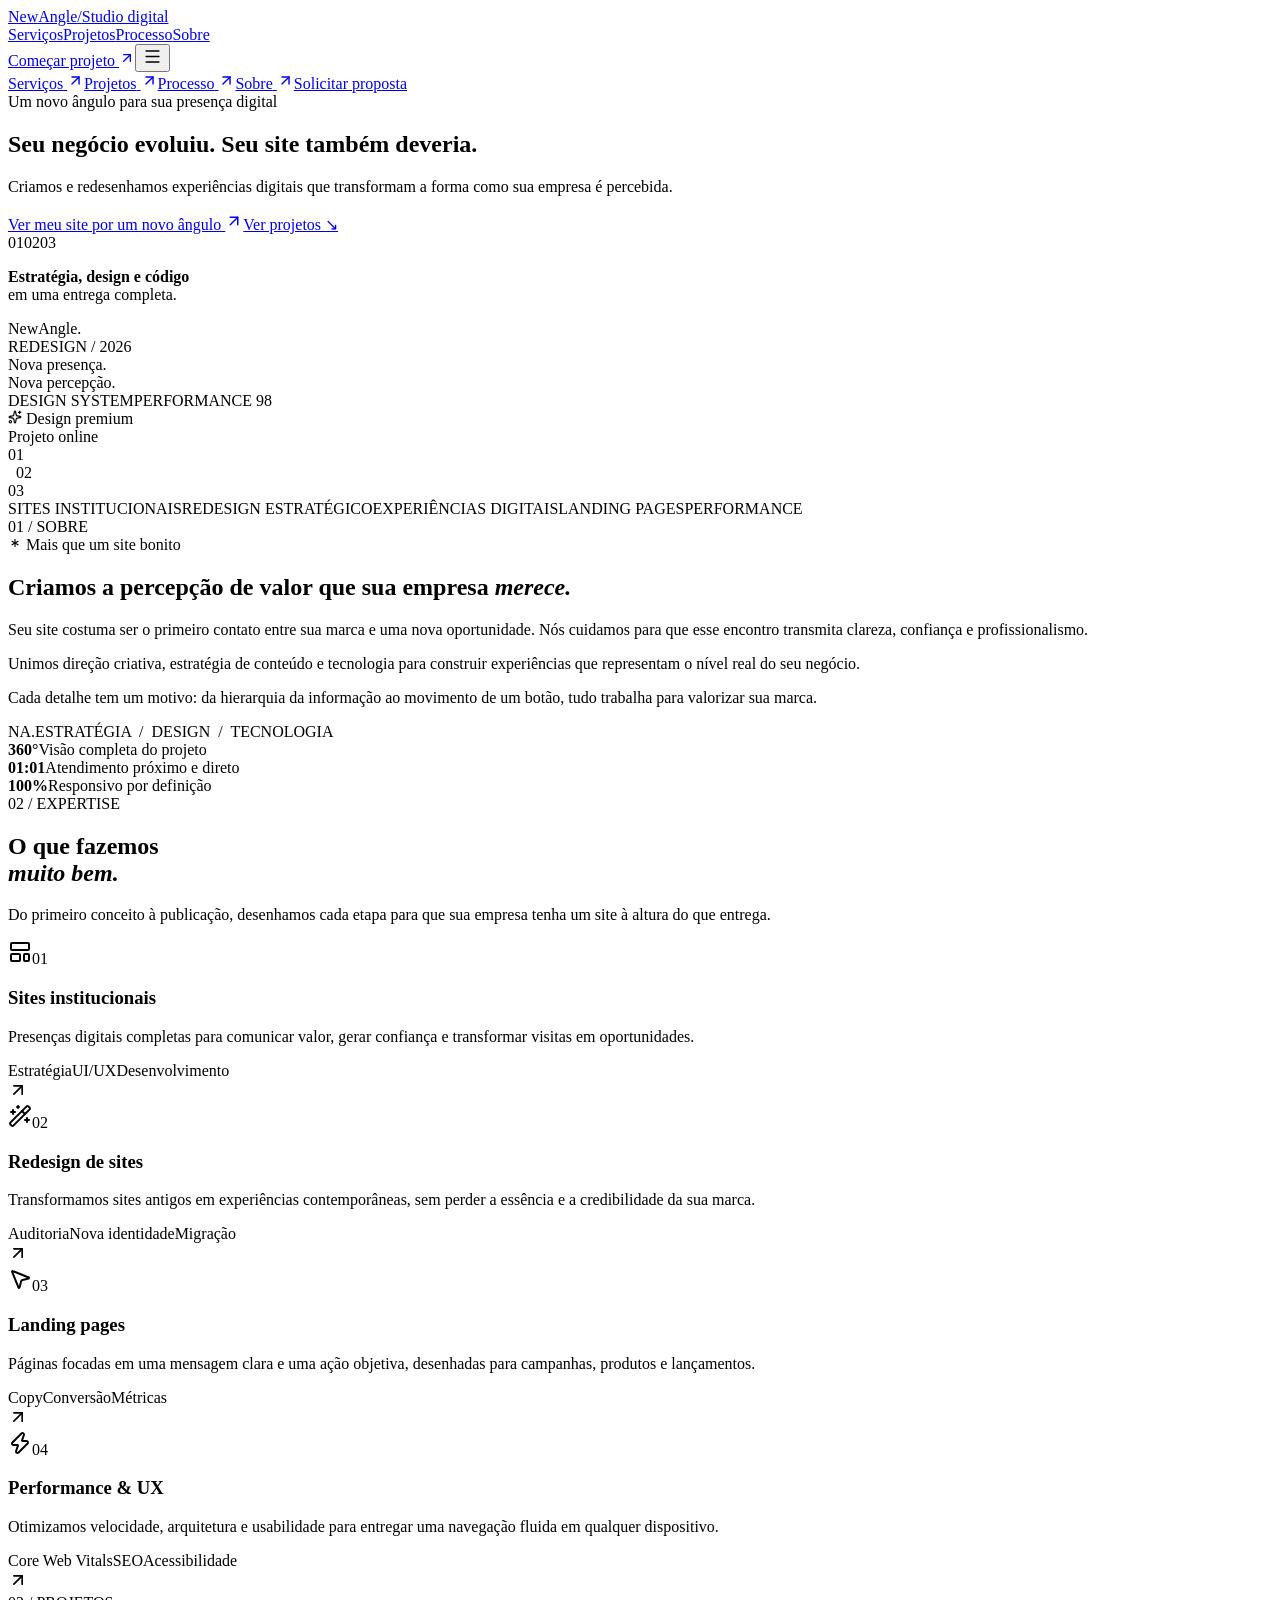
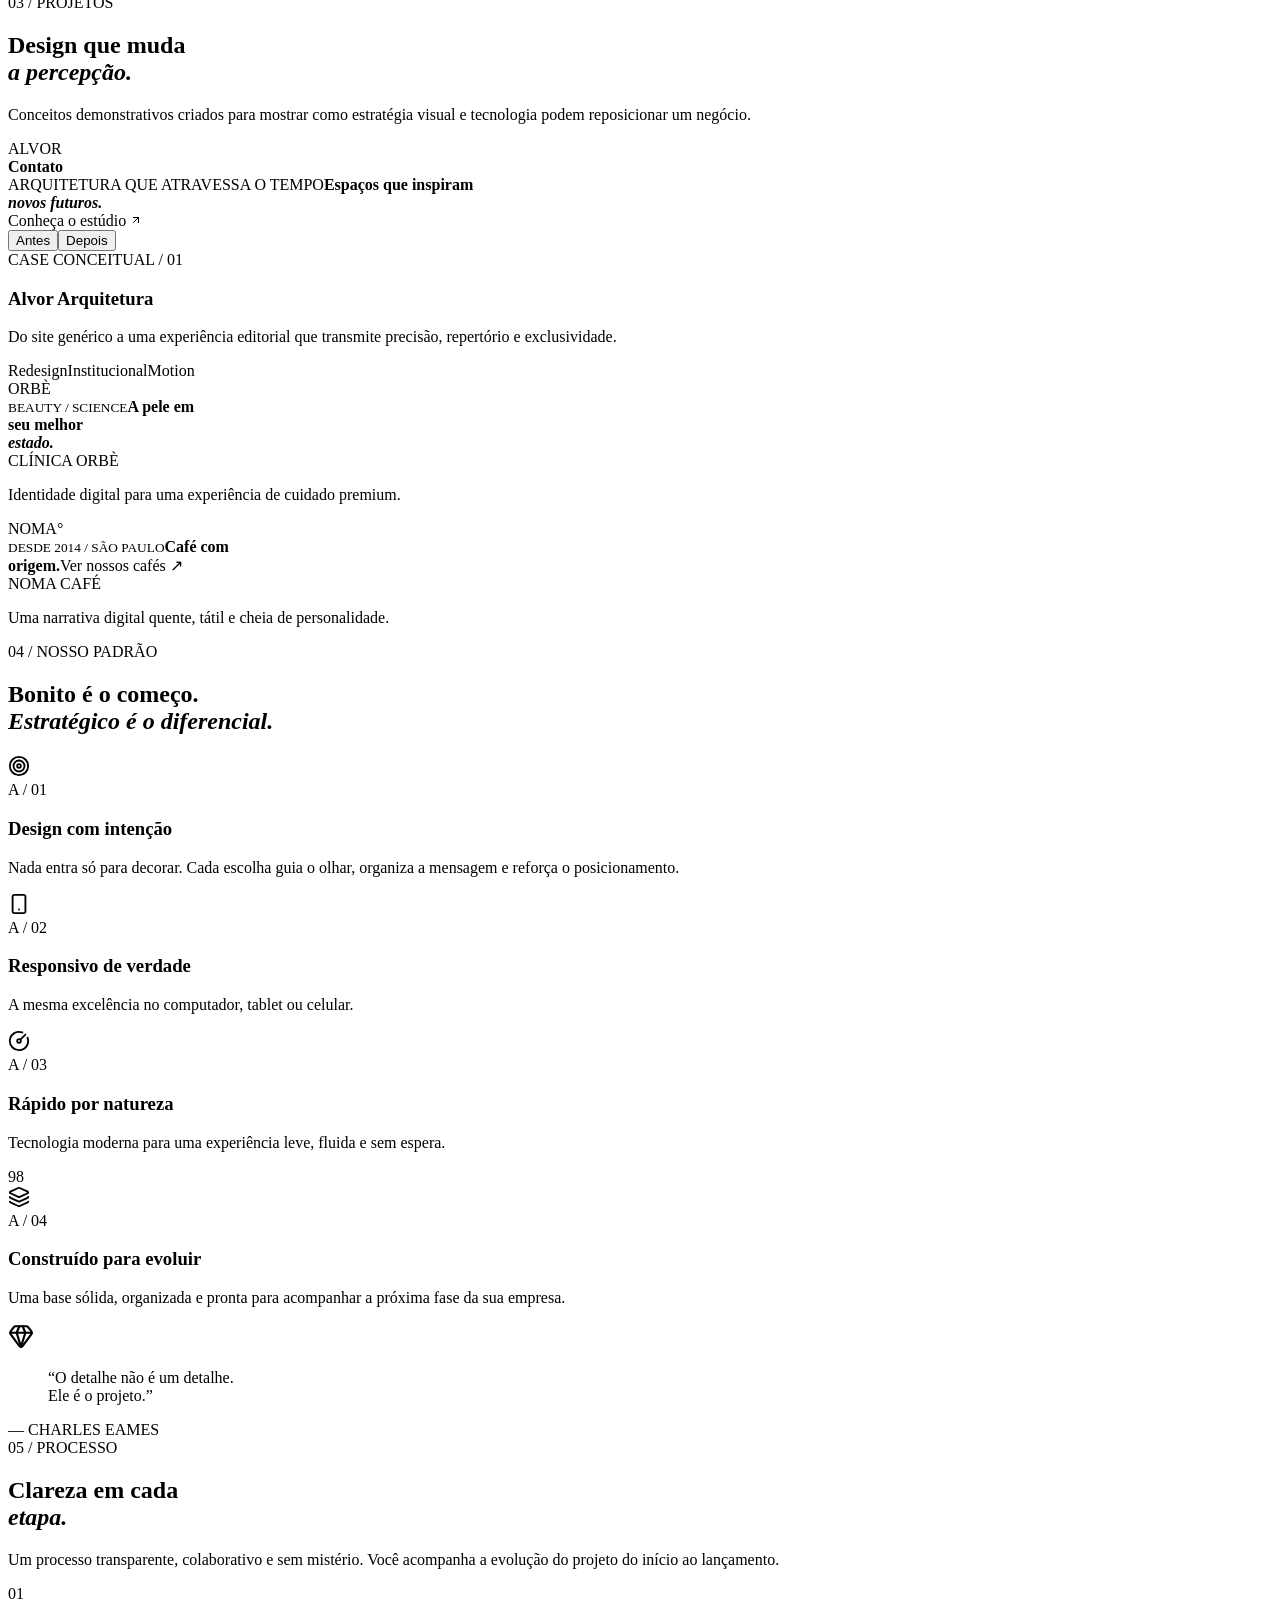
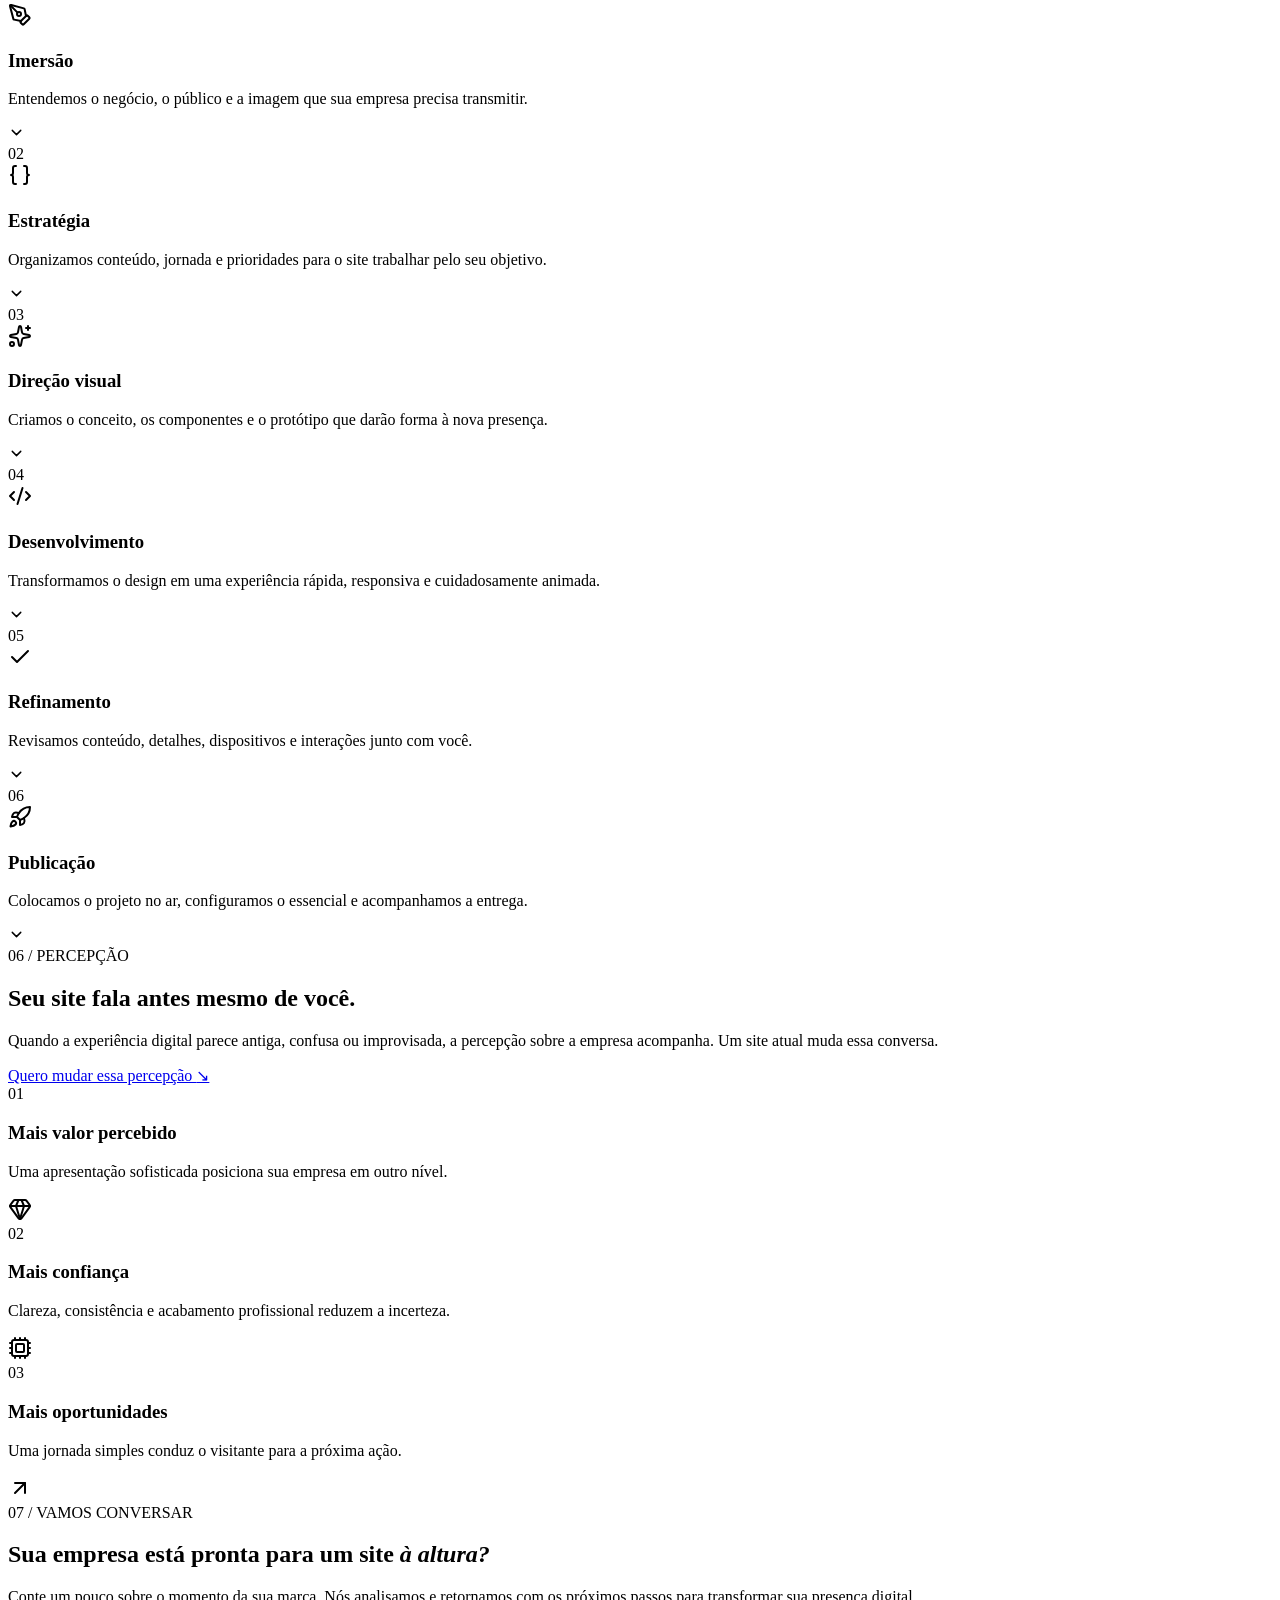
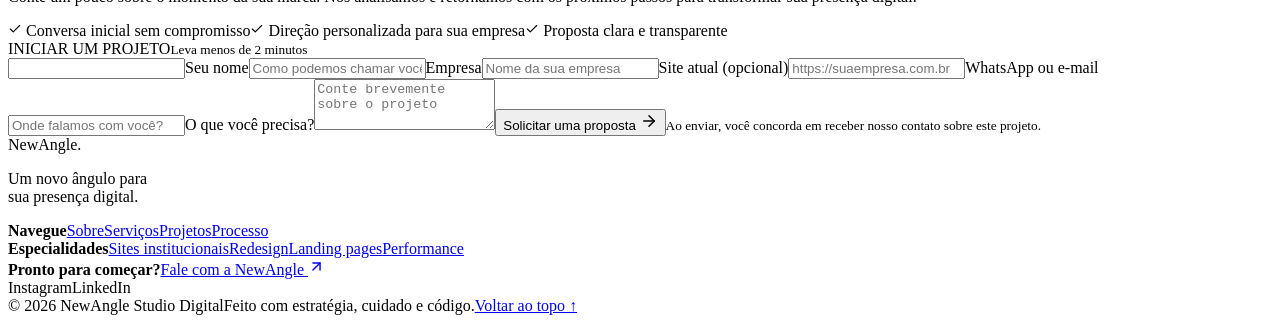
==== commit 76912993: "Publish working email form" ====
--- a/index.html
+++ b/index.html
@@ -1,4 +1,4 @@
-<!DOCTYPE html><html lang="pt-BR" class="dark"><head><meta charSet="utf-8"/><meta name="viewport" content="width=device-width, initial-scale=1"/><link rel="stylesheet" href="/Site-NewAngle-/_next/static/css/index.7NrBNF9d.css" data-rsc-css-href="/Site-NewAngle-/_next/static/css/index.7NrBNF9d.css" data-precedence="vite-rsc/importer-resources"/><link rel="modulepreload" fetchPriority="low" href="/Site-NewAngle-/_next/static/chunks/index-CifZXYaO.js"/><script src="/Site-NewAngle-/_next/static/chunks/rolldown-runtime-C60lm6uB.js" type="module" async=""></script><script src="/Site-NewAngle-/_next/static/chunks/framework-D_rUT4EX.js" type="module" async=""></script><link rel="modulepreload" href="/Site-NewAngle-/_next/static/chunks/layout-segment-context-BELEP1J7.js" crossorigin=""/><link rel="modulepreload" href="/Site-NewAngle-/_next/static/chunks/home-client-dFt-BeIH.js" crossorigin=""/><title>NewAngle — Um novo ângulo para sua presença digital</title><meta name="description" content="Criamos e redesenhamos experiências digitais que transformam a forma como sua empresa é percebida."/><meta name="keywords" content="criação de sites,redesign de sites,sites institucionais,web design,landing pages"/><meta property="og:title" content="NewAngle — Um novo ângulo para sua presença digital"/><meta property="og:description" content="Seu negócio evoluiu. Seu site também deveria."/><meta property="og:type" content="website"/><meta property="og:locale" content="pt_BR"/><meta property="og:image" content="https://newangle-devs.github.io/Site-NewAngle-/og.png"/><meta property="og:image:width" content="1536"/><meta property="og:image:height" content="1024"/><meta property="og:image:alt" content="NewAngle — Um novo ângulo para sua presença digital"/><meta name="twitter:card" content="summary_large_image"/><meta name="twitter:title" content="NewAngle — Um novo ângulo para sua presença digital"/><meta name="twitter:description" content="Seu negócio evoluiu. Seu site também deveria."/><meta name="twitter:image" content="https://newangle-devs.github.io/Site-NewAngle-/og.png"/><script>Object.assign(((self[Symbol.for("vinext.navigationRuntime")]??={bootstrap:{routeManifest:null},functions:{}}).bootstrap.rsc??={rsc:[]}),{params:{},nav:{"pathname":"/","searchParams":[]}})</script><link rel="modulepreload" href="/Site-NewAngle-/_next/static/chunks/index-CifZXYaO.js" />
+<!DOCTYPE html><html lang="pt-BR" class="dark"><head><meta charSet="utf-8"/><meta name="viewport" content="width=device-width, initial-scale=1"/><link rel="stylesheet" href="/Site-NewAngle-/_next/static/css/index.DXb4XT5V.css" data-rsc-css-href="/Site-NewAngle-/_next/static/css/index.DXb4XT5V.css" data-precedence="vite-rsc/importer-resources"/><link rel="modulepreload" fetchPriority="low" href="/Site-NewAngle-/_next/static/chunks/index-CY-3UqSO.js"/><script src="/Site-NewAngle-/_next/static/chunks/rolldown-runtime-C60lm6uB.js" type="module" async=""></script><script src="/Site-NewAngle-/_next/static/chunks/framework-D_rUT4EX.js" type="module" async=""></script><link rel="modulepreload" href="/Site-NewAngle-/_next/static/chunks/layout-segment-context-BjuHWyzG.js" crossorigin=""/><link rel="modulepreload" href="/Site-NewAngle-/_next/static/chunks/home-client-BzPYmorG.js" crossorigin=""/><title>NewAngle — Um novo ângulo para sua presença digital</title><meta name="description" content="Criamos e redesenhamos experiências digitais que transformam a forma como sua empresa é percebida."/><meta name="keywords" content="criação de sites,redesign de sites,sites institucionais,web design,landing pages"/><meta property="og:title" content="NewAngle — Um novo ângulo para sua presença digital"/><meta property="og:description" content="Seu negócio evoluiu. Seu site também deveria."/><meta property="og:type" content="website"/><meta property="og:locale" content="pt_BR"/><meta property="og:image" content="https://newangle-devs.github.io/Site-NewAngle-/og.png"/><meta property="og:image:width" content="1536"/><meta property="og:image:height" content="1024"/><meta property="og:image:alt" content="NewAngle — Um novo ângulo para sua presença digital"/><meta name="twitter:card" content="summary_large_image"/><meta name="twitter:title" content="NewAngle — Um novo ângulo para sua presença digital"/><meta name="twitter:description" content="Seu negócio evoluiu. Seu site também deveria."/><meta name="twitter:image" content="https://newangle-devs.github.io/Site-NewAngle-/og.png"/><script>Object.assign(((self[Symbol.for("vinext.navigationRuntime")]??={bootstrap:{routeManifest:null},functions:{}}).bootstrap.rsc??={rsc:[]}),{params:{},nav:{"pathname":"/","searchParams":[]}})</script><link rel="modulepreload" href="/Site-NewAngle-/_next/static/chunks/index-CY-3UqSO.js" />
 <link rel="stylesheet" href="https://fonts.googleapis.com/css2?family=Geist&amp;display=swap" />
 <link rel="stylesheet" href="https://fonts.googleapis.com/css2?family=Geist+Mono&amp;display=swap" />
 <style data-vinext-fonts>.__font_geist_0u8s7r6 { font-family: 'Geist'; font-style: normal; }
@@ -9,4 +9,4 @@
 
 .__variable_geist_mono_0fdimb7 { --font-geist-mono: 'Geist Mono'; }
 </style>
-</head><body class="__variable_geist_0u8s7r6 __variable_geist_mono_0fdimb7"><main class="site-shell"><header class="nav-wrap"><a class="brand" href="#top" aria-label="NewAngle — início"><span class="brand-mark">NewAngle</span><span class="brand-slash">/</span><span class="brand-label">Studio digital</span></a><nav class="desktop-nav" aria-label="Navegação principal"><a href="#servicos">Serviços</a><a href="#projetos">Projetos</a><a href="#processo">Processo</a><a href="#sobre">Sobre</a></nav><a class="nav-cta" href="#contato">Começar projeto <svg xmlns="http://www.w3.org/2000/svg" width="16" height="16" viewBox="0 0 24 24" fill="none" stroke="currentColor" stroke-width="2" stroke-linecap="round" stroke-linejoin="round" class="lucide lucide-arrow-up-right" aria-hidden="true"><path d="M7 7h10v10"></path><path d="M7 17 17 7"></path></svg></a><button class="menu-button" aria-expanded="false" aria-controls="mobile-menu" aria-label="Abrir menu"><svg xmlns="http://www.w3.org/2000/svg" width="19" height="19" viewBox="0 0 24 24" fill="none" stroke="currentColor" stroke-width="2" stroke-linecap="round" stroke-linejoin="round" class="lucide lucide-menu" aria-hidden="true"><path d="M4 5h16"></path><path d="M4 12h16"></path><path d="M4 19h16"></path></svg></button></header><div class="mobile-menu " id="mobile-menu"><nav aria-label="Navegação para celular"><a href="#servicos">Serviços<!-- --> <svg xmlns="http://www.w3.org/2000/svg" width="17" height="17" viewBox="0 0 24 24" fill="none" stroke="currentColor" stroke-width="2" stroke-linecap="round" stroke-linejoin="round" class="lucide lucide-arrow-up-right" aria-hidden="true"><path d="M7 7h10v10"></path><path d="M7 17 17 7"></path></svg></a><a href="#projetos">Projetos<!-- --> <svg xmlns="http://www.w3.org/2000/svg" width="17" height="17" viewBox="0 0 24 24" fill="none" stroke="currentColor" stroke-width="2" stroke-linecap="round" stroke-linejoin="round" class="lucide lucide-arrow-up-right" aria-hidden="true"><path d="M7 7h10v10"></path><path d="M7 17 17 7"></path></svg></a><a href="#processo">Processo<!-- --> <svg xmlns="http://www.w3.org/2000/svg" width="17" height="17" viewBox="0 0 24 24" fill="none" stroke="currentColor" stroke-width="2" stroke-linecap="round" stroke-linejoin="round" class="lucide lucide-arrow-up-right" aria-hidden="true"><path d="M7 7h10v10"></path><path d="M7 17 17 7"></path></svg></a><a href="#sobre">Sobre<!-- --> <svg xmlns="http://www.w3.org/2000/svg" width="17" height="17" viewBox="0 0 24 24" fill="none" stroke="currentColor" stroke-width="2" stroke-linecap="round" stroke-linejoin="round" class="lucide lucide-arrow-up-right" aria-hidden="true"><path d="M7 7h10v10"></path><path d="M7 17 17 7"></path></svg></a><a class="mobile-menu-cta" href="#contato">Solicitar proposta</a></nav></div><section class="hero" id="top"><div class="hero-grid" aria-hidden="true"></div><div class="hero-glow" aria-hidden="true"></div><div class="hero-copy"><div class="eyebrow"><span class="eyebrow-dot"></span>Um novo ângulo para sua presença digital</div><h1>Seu negócio evoluiu. Seu site <span>também deveria.</span></h1><p class="hero-lead">Criamos e redesenhamos experiências digitais que transformam a forma como sua empresa é percebida.</p><div class="hero-actions"><a class="primary-cta" href="#contato">Ver meu site por um novo ângulo <svg xmlns="http://www.w3.org/2000/svg" width="18" height="18" viewBox="0 0 24 24" fill="none" stroke="currentColor" stroke-width="2" stroke-linecap="round" stroke-linejoin="round" class="lucide lucide-arrow-up-right" aria-hidden="true"><path d="M7 7h10v10"></path><path d="M7 17 17 7"></path></svg></a><a class="text-link" href="#projetos">Ver projetos <span>↘</span></a></div><div class="hero-proof"><div class="proof-avatars" aria-hidden="true"><span>01</span><span>02</span><span>03</span></div><p><strong>Estratégia, design e código</strong><br/>em uma entrega completa.</p></div></div><div class="hero-visual" aria-label="Visualização de um projeto digital premium"><div class="orbit orbit-one" aria-hidden="true"></div><div class="orbit orbit-two" aria-hidden="true"></div><div class="visual-card"><div class="visual-topbar"><div class="visual-logo">NewAngle<span>.</span></div><div class="visual-pills"><i></i><i></i><i></i></div></div><div class="visual-body"><div class="visual-kicker">REDESIGN / 2026</div><div class="visual-title">Nova presença.<br/>Nova percepção.</div><div class="visual-line"><span></span></div></div><div class="visual-footer"><span>DESIGN SYSTEM</span><span>PERFORMANCE 98</span></div></div><div class="floating-chip chip-top"><svg xmlns="http://www.w3.org/2000/svg" width="14" height="14" viewBox="0 0 24 24" fill="none" stroke="currentColor" stroke-width="2" stroke-linecap="round" stroke-linejoin="round" class="lucide lucide-sparkles" aria-hidden="true"><path d="M11.017 2.814a1 1 0 0 1 1.966 0l1.051 5.558a2 2 0 0 0 1.594 1.594l5.558 1.051a1 1 0 0 1 0 1.966l-5.558 1.051a2 2 0 0 0-1.594 1.594l-1.051 5.558a1 1 0 0 1-1.966 0l-1.051-5.558a2 2 0 0 0-1.594-1.594l-5.558-1.051a1 1 0 0 1 0-1.966l5.558-1.051a2 2 0 0 0 1.594-1.594z"></path><path d="M20 2v4"></path><path d="M22 4h-4"></path><circle cx="4" cy="20" r="2"></circle></svg> Design premium</div><div class="floating-chip chip-bottom"><span class="live-dot"></span> Projeto online</div><div class="side-code" aria-hidden="true">01<br/>  02<br/>03</div></div></section><div class="signal-strip" aria-hidden="true"><span>SITES INSTITUCIONAIS</span><i></i><span>REDESIGN ESTRATÉGICO</span><i></i><span>EXPERIÊNCIAS DIGITAIS</span><i></i><span>LANDING PAGES</span><i></i><span>PERFORMANCE</span></div><section class="manifesto section-pad" id="sobre"><div class="manifesto-index" data-reveal="true"><span>01 / SOBRE</span><div class="vertical-line"></div></div><div class="manifesto-main" data-reveal="true"><div class="section-kicker"><svg xmlns="http://www.w3.org/2000/svg" width="14" height="14" viewBox="0 0 24 24" fill="none" stroke="currentColor" stroke-width="2" stroke-linecap="round" stroke-linejoin="round" class="lucide lucide-asterisk" aria-hidden="true"><path d="M12 6v12"></path><path d="M17.196 9 6.804 15"></path><path d="m6.804 9 10.392 6"></path></svg> Mais que um site bonito</div><h2>Criamos a percepção de valor que sua empresa <em>merece.</em></h2><p class="manifesto-lead">Seu site costuma ser o primeiro contato entre sua marca e uma nova oportunidade. Nós cuidamos para que esse encontro transmita clareza, confiança e profissionalismo.</p><div class="manifesto-columns"><p>Unimos direção criativa, estratégia de conteúdo e tecnologia para construir experiências que representam o nível real do seu negócio.</p><p>Cada detalhe tem um motivo: da hierarquia da informação ao movimento de um botão, tudo trabalha para valorizar sua marca.</p></div><div class="manifesto-signature"><span class="signature-mark">NA<span>.</span></span><span>ESTRATÉGIA  /  DESIGN  /  TECNOLOGIA</span></div></div><aside class="manifesto-stats" data-reveal="true"><div><strong>360°</strong><span>Visão completa do projeto</span></div><div><strong>01:01</strong><span>Atendimento próximo e direto</span></div><div><strong>100%</strong><span>Responsivo por definição</span></div></aside></section><section class="services section-pad" id="servicos"><header class="section-head" data-reveal="true"><div><span class="section-number">02 / EXPERTISE</span><h2>O que fazemos<br/><em>muito bem.</em></h2></div><p>Do primeiro conceito à publicação, desenhamos cada etapa para que sua empresa tenha um site à altura do que entrega.</p></header><div class="services-grid"><article class="service-card" data-reveal="true" style="--delay:0ms"><div class="service-top"><svg xmlns="http://www.w3.org/2000/svg" width="24" height="24" viewBox="0 0 24 24" fill="none" stroke="currentColor" stroke-width="2" stroke-linecap="round" stroke-linejoin="round" class="lucide lucide-layout-template" aria-hidden="true"><rect width="18" height="7" x="3" y="3" rx="1"></rect><rect width="9" height="7" x="3" y="14" rx="1"></rect><rect width="5" height="7" x="16" y="14" rx="1"></rect></svg><span>01</span></div><h3>Sites institucionais</h3><p>Presenças digitais completas para comunicar valor, gerar confiança e transformar visitas em oportunidades.</p><div class="service-tags"><span>Estratégia</span><span>UI/UX</span><span>Desenvolvimento</span></div><svg xmlns="http://www.w3.org/2000/svg" width="20" height="20" viewBox="0 0 24 24" fill="none" stroke="currentColor" stroke-width="2" stroke-linecap="round" stroke-linejoin="round" class="lucide lucide-arrow-up-right service-arrow" aria-hidden="true"><path d="M7 7h10v10"></path><path d="M7 17 17 7"></path></svg></article><article class="service-card" data-reveal="true" style="--delay:80ms"><div class="service-top"><svg xmlns="http://www.w3.org/2000/svg" width="24" height="24" viewBox="0 0 24 24" fill="none" stroke="currentColor" stroke-width="2" stroke-linecap="round" stroke-linejoin="round" class="lucide lucide-wand-sparkles" aria-hidden="true"><path d="m21.64 3.64-1.28-1.28a1.21 1.21 0 0 0-1.72 0L2.36 18.64a1.21 1.21 0 0 0 0 1.72l1.28 1.28a1.2 1.2 0 0 0 1.72 0L21.64 5.36a1.2 1.2 0 0 0 0-1.72"></path><path d="m14 7 3 3"></path><path d="M5 6v4"></path><path d="M19 14v4"></path><path d="M10 2v2"></path><path d="M7 8H3"></path><path d="M21 16h-4"></path><path d="M11 3H9"></path></svg><span>02</span></div><h3>Redesign de sites</h3><p>Transformamos sites antigos em experiências contemporâneas, sem perder a essência e a credibilidade da sua marca.</p><div class="service-tags"><span>Auditoria</span><span>Nova identidade</span><span>Migração</span></div><svg xmlns="http://www.w3.org/2000/svg" width="20" height="20" viewBox="0 0 24 24" fill="none" stroke="currentColor" stroke-width="2" stroke-linecap="round" stroke-linejoin="round" class="lucide lucide-arrow-up-right service-arrow" aria-hidden="true"><path d="M7 7h10v10"></path><path d="M7 17 17 7"></path></svg></article><article class="service-card" data-reveal="true" style="--delay:160ms"><div class="service-top"><svg xmlns="http://www.w3.org/2000/svg" width="24" height="24" viewBox="0 0 24 24" fill="none" stroke="currentColor" stroke-width="2" stroke-linecap="round" stroke-linejoin="round" class="lucide lucide-mouse-pointer2 lucide-mouse-pointer-2" aria-hidden="true"><path d="M4.037 4.688a.495.495 0 0 1 .651-.651l16 6.5a.5.5 0 0 1-.063.947l-6.124 1.58a2 2 0 0 0-1.438 1.435l-1.579 6.126a.5.5 0 0 1-.947.063z"></path></svg><span>03</span></div><h3>Landing pages</h3><p>Páginas focadas em uma mensagem clara e uma ação objetiva, desenhadas para campanhas, produtos e lançamentos.</p><div class="service-tags"><span>Copy</span><span>Conversão</span><span>Métricas</span></div><svg xmlns="http://www.w3.org/2000/svg" width="20" height="20" viewBox="0 0 24 24" fill="none" stroke="currentColor" stroke-width="2" stroke-linecap="round" stroke-linejoin="round" class="lucide lucide-arrow-up-right service-arrow" aria-hidden="true"><path d="M7 7h10v10"></path><path d="M7 17 17 7"></path></svg></article><article class="service-card" data-reveal="true" style="--delay:240ms"><div class="service-top"><svg xmlns="http://www.w3.org/2000/svg" width="24" height="24" viewBox="0 0 24 24" fill="none" stroke="currentColor" stroke-width="2" stroke-linecap="round" stroke-linejoin="round" class="lucide lucide-zap" aria-hidden="true"><path d="M15.914 4a1.5 1.5 0 00-2.474-1.561l-9 9A1.5 1.5 0 005.5 14h4.002a.5.5 0 01.471.666L8.086 20a1.5 1.5 0 002.475 1.56l9-9A1.5 1.5 0 0018.5 10h-3.997a.5.5 0 01-.472-.667z"></path></svg><span>04</span></div><h3>Performance &amp; UX</h3><p>Otimizamos velocidade, arquitetura e usabilidade para entregar uma navegação fluida em qualquer dispositivo.</p><div class="service-tags"><span>Core Web Vitals</span><span>SEO</span><span>Acessibilidade</span></div><svg xmlns="http://www.w3.org/2000/svg" width="20" height="20" viewBox="0 0 24 24" fill="none" stroke="currentColor" stroke-width="2" stroke-linecap="round" stroke-linejoin="round" class="lucide lucide-arrow-up-right service-arrow" aria-hidden="true"><path d="M7 7h10v10"></path><path d="M7 17 17 7"></path></svg></article></div></section><section class="projects section-pad" id="projetos"><header class="section-head projects-head" data-reveal="true"><div><span class="section-number">03 / PROJETOS</span><h2>Design que muda<br/><em>a percepção.</em></h2></div><p>Conceitos demonstrativos criados para mostrar como estratégia visual e tecnologia podem reposicionar um negócio.</p></header><article class="project-feature" data-reveal="true"><div class="comparison-stage after"><div class="stage-nav"><span>ALVOR</span><div></div><div></div><b>Contato</b></div><div class="after-stage"><span class="mini-kicker">ARQUITETURA QUE ATRAVESSA O TEMPO</span><strong>Espaços que inspiram<br/><em>novos futuros.</em></strong><div class="stage-button">Conheça o estúdio <svg xmlns="http://www.w3.org/2000/svg" width="12" height="12" viewBox="0 0 24 24" fill="none" stroke="currentColor" stroke-width="2" stroke-linecap="round" stroke-linejoin="round" class="lucide lucide-arrow-up-right" aria-hidden="true"><path d="M7 7h10v10"></path><path d="M7 17 17 7"></path></svg></div><div class="stage-sculpture"><i></i><i></i><i></i></div></div><div class="comparison-controls" role="group" aria-label="Comparar versões do projeto"><button class="">Antes</button><button class="active">Depois</button></div></div><div class="project-meta"><div><span>CASE CONCEITUAL / 01</span><h3>Alvor Arquitetura</h3></div><p>Do site genérico a uma experiência editorial que transmite precisão, repertório e exclusividade.</p><div class="project-tags"><span>Redesign</span><span>Institucional</span><span>Motion</span></div></div></article><div class="project-grid"><article class="project-small project-orbe" data-reveal="true"><div class="project-screen"><div class="screen-toolbar"><span>ORBÈ</span><i></i><i></i><i></i></div><div class="orbe-copy"><small>BEAUTY / SCIENCE</small><strong>A pele em<br/>seu melhor<br/><em>estado.</em></strong></div><div class="orbe-orb"></div></div><div class="small-meta"><span>CLÍNICA ORBÈ</span><p>Identidade digital para uma experiência de cuidado premium.</p></div></article><article class="project-small project-noma" data-reveal="true"><div class="project-screen"><div class="screen-toolbar"><span>NOMA°</span><i></i><i></i><i></i></div><div class="noma-copy"><small>DESDE 2014 / SÃO PAULO</small><strong>Café com<br/>origem.</strong><span>Ver nossos cafés ↗</span></div><div class="coffee-ring"></div></div><div class="small-meta"><span>NOMA CAFÉ</span><p>Uma narrativa digital quente, tátil e cheia de personalidade.</p></div></article></div></section><section class="difference section-pad"><header class="center-head" data-reveal="true"><span class="section-number">04 / NOSSO PADRÃO</span><h2>Bonito é o começo.<br/><em>Estratégico é o diferencial.</em></h2></header><div class="bento-grid"><article class="bento bento-large" data-reveal="true"><div class="bento-icon"><svg xmlns="http://www.w3.org/2000/svg" width="22" height="22" viewBox="0 0 24 24" fill="none" stroke="currentColor" stroke-width="2" stroke-linecap="round" stroke-linejoin="round" class="lucide lucide-target" aria-hidden="true"><circle cx="12" cy="12" r="10"></circle><circle cx="12" cy="12" r="6"></circle><circle cx="12" cy="12" r="2"></circle></svg></div><span class="bento-code">A / 01</span><h3>Design com intenção</h3><p>Nada entra só para decorar. Cada escolha guia o olhar, organiza a mensagem e reforça o posicionamento.</p><div class="target-graphic" aria-hidden="true"><i></i><i></i><i></i><span></span></div></article><article class="bento" data-reveal="true"><div class="bento-icon"><svg xmlns="http://www.w3.org/2000/svg" width="22" height="22" viewBox="0 0 24 24" fill="none" stroke="currentColor" stroke-width="2" stroke-linecap="round" stroke-linejoin="round" class="lucide lucide-smartphone" aria-hidden="true"><rect width="14" height="20" x="5" y="2" rx="2" ry="2"></rect><path d="M12 18h.01"></path></svg></div><span class="bento-code">A / 02</span><h3>Responsivo de verdade</h3><p>A mesma excelência no computador, tablet ou celular.</p><div class="devices-graphic" aria-hidden="true"><i></i><i></i><i></i></div></article><article class="bento" data-reveal="true"><div class="bento-icon"><svg xmlns="http://www.w3.org/2000/svg" width="22" height="22" viewBox="0 0 24 24" fill="none" stroke="currentColor" stroke-width="2" stroke-linecap="round" stroke-linejoin="round" class="lucide lucide-circle-gauge" aria-hidden="true"><path d="M15.6 2.7a10 10 0 1 0 5.7 5.7"></path><circle cx="12" cy="12" r="2"></circle><path d="M13.4 10.6 19 5"></path></svg></div><span class="bento-code">A / 03</span><h3>Rápido por natureza</h3><p>Tecnologia moderna para uma experiência leve, fluida e sem espera.</p><div class="gauge-graphic" aria-hidden="true"><span>98</span><i></i></div></article><article class="bento bento-wide" data-reveal="true"><div class="bento-icon"><svg xmlns="http://www.w3.org/2000/svg" width="22" height="22" viewBox="0 0 24 24" fill="none" stroke="currentColor" stroke-width="2" stroke-linecap="round" stroke-linejoin="round" class="lucide lucide-layers" aria-hidden="true"><path d="M12.83 2.18a2 2 0 0 0-1.66 0L2.6 6.08a1 1 0 0 0 0 1.83l8.58 3.91a2 2 0 0 0 1.66 0l8.58-3.9a1 1 0 0 0 0-1.83z"></path><path d="M2 12a1 1 0 0 0 .58.91l8.6 3.91a2 2 0 0 0 1.65 0l8.58-3.9A1 1 0 0 0 22 12"></path><path d="M2 17a1 1 0 0 0 .58.91l8.6 3.91a2 2 0 0 0 1.65 0l8.58-3.9A1 1 0 0 0 22 17"></path></svg></div><span class="bento-code">A / 04</span><h3>Construído para evoluir</h3><p>Uma base sólida, organizada e pronta para acompanhar a próxima fase da sua empresa.</p><div class="layers-graphic" aria-hidden="true"><i></i><i></i><i></i></div></article><article class="bento bento-quote" data-reveal="true"><svg xmlns="http://www.w3.org/2000/svg" width="26" height="26" viewBox="0 0 24 24" fill="none" stroke="currentColor" stroke-width="2" stroke-linecap="round" stroke-linejoin="round" class="lucide lucide-gem" aria-hidden="true"><path d="M10.5 3 8 9l4 13 4-13-2.5-6"></path><path d="M17 3a2 2 0 0 1 1.6.8l3 4a2 2 0 0 1 .013 2.382l-7.99 10.986a2 2 0 0 1-3.247 0l-7.99-10.986A2 2 0 0 1 2.4 7.8l2.998-3.997A2 2 0 0 1 7 3z"></path><path d="M2 9h20"></path></svg><blockquote>“O detalhe não é um detalhe.<br/>Ele é o projeto.”</blockquote><span>— CHARLES EAMES</span></article></div></section><section class="process section-pad" id="processo"><header class="section-head" data-reveal="true"><div><span class="section-number">05 / PROCESSO</span><h2>Clareza em cada<br/><em>etapa.</em></h2></div><p>Um processo transparente, colaborativo e sem mistério. Você acompanha a evolução do projeto do início ao lançamento.</p></header><div class="process-list"><article data-reveal="true" style="--delay:0ms"><span class="process-number">01</span><div class="process-icon"><svg xmlns="http://www.w3.org/2000/svg" width="24" height="24" viewBox="0 0 24 24" fill="none" stroke="currentColor" stroke-width="2" stroke-linecap="round" stroke-linejoin="round" class="lucide lucide-pen-tool" aria-hidden="true"><path d="M15.707 21.293a1 1 0 0 1-1.414 0l-1.586-1.586a1 1 0 0 1 0-1.414l5.586-5.586a1 1 0 0 1 1.414 0l1.586 1.586a1 1 0 0 1 0 1.414z"></path><path d="m18 13-1.375-6.874a1 1 0 0 0-.746-.776L3.235 2.028a1 1 0 0 0-1.207 1.207L5.35 15.879a1 1 0 0 0 .776.746L13 18"></path><path d="m2.3 2.3 7.286 7.286"></path><circle cx="11" cy="11" r="2"></circle></svg></div><h3>Imersão</h3><p>Entendemos o negócio, o público e a imagem que sua empresa precisa transmitir.</p><svg xmlns="http://www.w3.org/2000/svg" width="17" height="17" viewBox="0 0 24 24" fill="none" stroke="currentColor" stroke-width="2" stroke-linecap="round" stroke-linejoin="round" class="lucide lucide-chevron-down process-chevron" aria-hidden="true"><path d="m6 9 6 6 6-6"></path></svg></article><article data-reveal="true" style="--delay:55ms"><span class="process-number">02</span><div class="process-icon"><svg xmlns="http://www.w3.org/2000/svg" width="24" height="24" viewBox="0 0 24 24" fill="none" stroke="currentColor" stroke-width="2" stroke-linecap="round" stroke-linejoin="round" class="lucide lucide-braces" aria-hidden="true"><path d="M8 3H7a2 2 0 0 0-2 2v5a2 2 0 0 1-2 2 2 2 0 0 1 2 2v5c0 1.1.9 2 2 2h1"></path><path d="M16 21h1a2 2 0 0 0 2-2v-5c0-1.1.9-2 2-2a2 2 0 0 1-2-2V5a2 2 0 0 0-2-2h-1"></path></svg></div><h3>Estratégia</h3><p>Organizamos conteúdo, jornada e prioridades para o site trabalhar pelo seu objetivo.</p><svg xmlns="http://www.w3.org/2000/svg" width="17" height="17" viewBox="0 0 24 24" fill="none" stroke="currentColor" stroke-width="2" stroke-linecap="round" stroke-linejoin="round" class="lucide lucide-chevron-down process-chevron" aria-hidden="true"><path d="m6 9 6 6 6-6"></path></svg></article><article data-reveal="true" style="--delay:110ms"><span class="process-number">03</span><div class="process-icon"><svg xmlns="http://www.w3.org/2000/svg" width="24" height="24" viewBox="0 0 24 24" fill="none" stroke="currentColor" stroke-width="2" stroke-linecap="round" stroke-linejoin="round" class="lucide lucide-sparkles" aria-hidden="true"><path d="M11.017 2.814a1 1 0 0 1 1.966 0l1.051 5.558a2 2 0 0 0 1.594 1.594l5.558 1.051a1 1 0 0 1 0 1.966l-5.558 1.051a2 2 0 0 0-1.594 1.594l-1.051 5.558a1 1 0 0 1-1.966 0l-1.051-5.558a2 2 0 0 0-1.594-1.594l-5.558-1.051a1 1 0 0 1 0-1.966l5.558-1.051a2 2 0 0 0 1.594-1.594z"></path><path d="M20 2v4"></path><path d="M22 4h-4"></path><circle cx="4" cy="20" r="2"></circle></svg></div><h3>Direção visual</h3><p>Criamos o conceito, os componentes e o protótipo que darão forma à nova presença.</p><svg xmlns="http://www.w3.org/2000/svg" width="17" height="17" viewBox="0 0 24 24" fill="none" stroke="currentColor" stroke-width="2" stroke-linecap="round" stroke-linejoin="round" class="lucide lucide-chevron-down process-chevron" aria-hidden="true"><path d="m6 9 6 6 6-6"></path></svg></article><article data-reveal="true" style="--delay:165ms"><span class="process-number">04</span><div class="process-icon"><svg xmlns="http://www.w3.org/2000/svg" width="24" height="24" viewBox="0 0 24 24" fill="none" stroke="currentColor" stroke-width="2" stroke-linecap="round" stroke-linejoin="round" class="lucide lucide-code-xml" aria-hidden="true"><path d="m18 16 4-4-4-4"></path><path d="m6 8-4 4 4 4"></path><path d="m14.5 4-5 16"></path></svg></div><h3>Desenvolvimento</h3><p>Transformamos o design em uma experiência rápida, responsiva e cuidadosamente animada.</p><svg xmlns="http://www.w3.org/2000/svg" width="17" height="17" viewBox="0 0 24 24" fill="none" stroke="currentColor" stroke-width="2" stroke-linecap="round" stroke-linejoin="round" class="lucide lucide-chevron-down process-chevron" aria-hidden="true"><path d="m6 9 6 6 6-6"></path></svg></article><article data-reveal="true" style="--delay:220ms"><span class="process-number">05</span><div class="process-icon"><svg xmlns="http://www.w3.org/2000/svg" width="24" height="24" viewBox="0 0 24 24" fill="none" stroke="currentColor" stroke-width="2" stroke-linecap="round" stroke-linejoin="round" class="lucide lucide-check" aria-hidden="true"><path d="M20 6 9 17l-5-5"></path></svg></div><h3>Refinamento</h3><p>Revisamos conteúdo, detalhes, dispositivos e interações junto com você.</p><svg xmlns="http://www.w3.org/2000/svg" width="17" height="17" viewBox="0 0 24 24" fill="none" stroke="currentColor" stroke-width="2" stroke-linecap="round" stroke-linejoin="round" class="lucide lucide-chevron-down process-chevron" aria-hidden="true"><path d="m6 9 6 6 6-6"></path></svg></article><article data-reveal="true" style="--delay:275ms"><span class="process-number">06</span><div class="process-icon"><svg xmlns="http://www.w3.org/2000/svg" width="24" height="24" viewBox="0 0 24 24" fill="none" stroke="currentColor" stroke-width="2" stroke-linecap="round" stroke-linejoin="round" class="lucide lucide-rocket" aria-hidden="true"><path d="M12 15v5s3.03-.55 4-2c1.08-1.62 0-5 0-5"></path><path d="M4.5 16.5c-1.5 1.26-2 5-2 5s3.74-.5 5-2c.71-.84.7-2.13-.09-2.91a2.18 2.18 0 0 0-2.91-.09"></path><path d="M9 12a22 22 0 0 1 2-3.95A12.88 12.88 0 0 1 22 2c0 2.72-.78 7.5-6 11a22.4 22.4 0 0 1-4 2z"></path><path d="M9 12H4s.55-3.03 2-4c1.62-1.08 5 .05 5 .05"></path></svg></div><h3>Publicação</h3><p>Colocamos o projeto no ar, configuramos o essencial e acompanhamos a entrega.</p><svg xmlns="http://www.w3.org/2000/svg" width="17" height="17" viewBox="0 0 24 24" fill="none" stroke="currentColor" stroke-width="2" stroke-linecap="round" stroke-linejoin="round" class="lucide lucide-chevron-down process-chevron" aria-hidden="true"><path d="m6 9 6 6 6-6"></path></svg></article></div></section><section class="value-section section-pad"><div class="value-copy" data-reveal="true"><span class="section-number">06 / PERCEPÇÃO</span><h2>Seu site fala antes mesmo de você.</h2><p>Quando a experiência digital parece antiga, confusa ou improvisada, a percepção sobre a empresa acompanha. Um site atual muda essa conversa.</p><a class="text-link" href="#contato">Quero mudar essa percepção <span>↘</span></a></div><div class="value-list" data-reveal="true"><article><span>01</span><div><h3>Mais valor percebido</h3><p>Uma apresentação sofisticada posiciona sua empresa em outro nível.</p></div><svg xmlns="http://www.w3.org/2000/svg" width="24" height="24" viewBox="0 0 24 24" fill="none" stroke="currentColor" stroke-width="2" stroke-linecap="round" stroke-linejoin="round" class="lucide lucide-gem" aria-hidden="true"><path d="M10.5 3 8 9l4 13 4-13-2.5-6"></path><path d="M17 3a2 2 0 0 1 1.6.8l3 4a2 2 0 0 1 .013 2.382l-7.99 10.986a2 2 0 0 1-3.247 0l-7.99-10.986A2 2 0 0 1 2.4 7.8l2.998-3.997A2 2 0 0 1 7 3z"></path><path d="M2 9h20"></path></svg></article><article><span>02</span><div><h3>Mais confiança</h3><p>Clareza, consistência e acabamento profissional reduzem a incerteza.</p></div><svg xmlns="http://www.w3.org/2000/svg" width="24" height="24" viewBox="0 0 24 24" fill="none" stroke="currentColor" stroke-width="2" stroke-linecap="round" stroke-linejoin="round" class="lucide lucide-cpu" aria-hidden="true"><path d="M12 20v2"></path><path d="M12 2v2"></path><path d="M17 20v2"></path><path d="M17 2v2"></path><path d="M2 12h2"></path><path d="M2 17h2"></path><path d="M2 7h2"></path><path d="M20 12h2"></path><path d="M20 17h2"></path><path d="M20 7h2"></path><path d="M7 20v2"></path><path d="M7 2v2"></path><rect x="4" y="4" width="16" height="16" rx="2"></rect><rect x="8" y="8" width="8" height="8" rx="1"></rect></svg></article><article><span>03</span><div><h3>Mais oportunidades</h3><p>Uma jornada simples conduz o visitante para a próxima ação.</p></div><svg xmlns="http://www.w3.org/2000/svg" width="24" height="24" viewBox="0 0 24 24" fill="none" stroke="currentColor" stroke-width="2" stroke-linecap="round" stroke-linejoin="round" class="lucide lucide-arrow-up-right" aria-hidden="true"><path d="M7 7h10v10"></path><path d="M7 17 17 7"></path></svg></article></div></section><section class="contact section-pad" id="contato"><div class="contact-glow" aria-hidden="true"></div><div class="contact-copy" data-reveal="true"><span class="section-number">07 / VAMOS CONVERSAR</span><h2>Sua empresa está pronta para um site <em>à altura?</em></h2><p>Conte um pouco sobre o momento da sua marca. Nós analisamos e retornamos com os próximos passos para transformar sua presença digital.</p><div class="contact-points"><span><svg xmlns="http://www.w3.org/2000/svg" width="14" height="14" viewBox="0 0 24 24" fill="none" stroke="currentColor" stroke-width="2" stroke-linecap="round" stroke-linejoin="round" class="lucide lucide-check" aria-hidden="true"><path d="M20 6 9 17l-5-5"></path></svg> Conversa inicial sem compromisso</span><span><svg xmlns="http://www.w3.org/2000/svg" width="14" height="14" viewBox="0 0 24 24" fill="none" stroke="currentColor" stroke-width="2" stroke-linecap="round" stroke-linejoin="round" class="lucide lucide-check" aria-hidden="true"><path d="M20 6 9 17l-5-5"></path></svg> Direção personalizada para sua empresa</span><span><svg xmlns="http://www.w3.org/2000/svg" width="14" height="14" viewBox="0 0 24 24" fill="none" stroke="currentColor" stroke-width="2" stroke-linecap="round" stroke-linejoin="round" class="lucide lucide-check" aria-hidden="true"><path d="M20 6 9 17l-5-5"></path></svg> Proposta clara e transparente</span></div></div><div class="form-wrap" data-reveal="true"><form><div class="form-intro"><span>INICIAR UM PROJETO</span><small>Leva menos de 2 minutos</small></div><label>Seu nome<input required="" placeholder="Como podemos chamar você?" name="name"/></label><label>Empresa<input required="" placeholder="Nome da sua empresa" name="company"/></label><label>Site atual <span>(opcional)</span><input type="url" placeholder="https://suaempresa.com.br" name="website"/></label><label>WhatsApp ou e-mail<input required="" placeholder="Onde falamos com você?" name="contact"/></label><label>O que você precisa?<textarea name="message" rows="3" required="" placeholder="Conte brevemente sobre o projeto"></textarea></label><button class="form-submit" type="submit">Solicitar uma proposta <svg xmlns="http://www.w3.org/2000/svg" width="18" height="18" viewBox="0 0 24 24" fill="none" stroke="currentColor" stroke-width="2" stroke-linecap="round" stroke-linejoin="round" class="lucide lucide-arrow-right" aria-hidden="true"><path d="M5 12h14"></path><path d="m12 5 7 7-7 7"></path></svg></button><small class="privacy-note">Ao enviar, você concorda em receber nosso contato sobre este projeto.</small></form></div></section><footer><div class="footer-top"><div class="footer-brand"><span>NewAngle<span>.</span></span><p>Um novo ângulo para<br/>sua presença digital.</p></div><div class="footer-links"><strong>Navegue</strong><a href="#sobre">Sobre</a><a href="#servicos">Serviços</a><a href="#projetos">Projetos</a><a href="#processo">Processo</a></div><div class="footer-links"><strong>Especialidades</strong><a href="#servicos">Sites institucionais</a><a href="#servicos">Redesign</a><a href="#servicos">Landing pages</a><a href="#servicos">Performance</a></div><div class="footer-contact"><strong>Pronto para começar?</strong><a href="#contato">Fale com a NewAngle <svg xmlns="http://www.w3.org/2000/svg" width="17" height="17" viewBox="0 0 24 24" fill="none" stroke="currentColor" stroke-width="2" stroke-linecap="round" stroke-linejoin="round" class="lucide lucide-arrow-up-right" aria-hidden="true"><path d="M7 7h10v10"></path><path d="M7 17 17 7"></path></svg></a><div><span>Instagram</span><span>LinkedIn</span></div></div></div><div class="footer-bottom"><span>© 2026 NewAngle Studio Digital</span><span>Feito com estratégia, cuidado e <span class="orange">código.</span></span><a href="#top">Voltar ao topo ↑</a></div></footer></main><script type="module" src="/Site-NewAngle-/_next/static/chunks/index-CifZXYaO.js" id="_R_" async=""></script><script>((self[Symbol.for("vinext.navigationRuntime")]??={bootstrap:{routeManifest:null},functions:{}}).bootstrap.rsc??={rsc:[]}).rsc.push("0:{\"page:/\":\"$L1\",\"layout:/\":\"$L2\",\"route:/\":\"$L3\",\"__route\":\"route:/\",\"__interceptionContext\":null,\"__layoutIds\":[\"layout:/\"],\"__rootLayout\":\"/\",\"__bfcacheSegmentIdentities\":{\"layout:/\":\"[\\\"layout\\\",\\\"layout:/\\\",\\\"root-boundary:/\\\",\\\"\\\"]\",\"page:/\":\"[\\\"page\\\",\\\"page:/\\\",\\\"root-boundary:/\\\",\\\"\\\"]\"},\"__srcPage\":[\"page\"],\"__layoutFlags\":{\"layout:/\":\"s\"},\"__artifactCompatibility\":{\"schemaVersion\":1,\"graphVersion\":\"app-route-graph:1177fd80f83fa7b0\",\"deploymentVersion\":\"ecca4ea9-576f-441b-a525-2c33ff1b3177\",\"appElementsSchemaVersion\":1,\"rscPayloadSchemaVersion\":1,\"rootBoundaryId\":\"/\",\"renderEpoch\":null}}\n")</script><script>((self[Symbol.for("vinext.navigationRuntime")]??={bootstrap:{routeManifest:null},functions:{}}).bootstrap.rsc??={rsc:[]}).rsc.push("4:I[\"c0f4a63e3ed4\",[],\"Children\",1]\n")</script><script>((self[Symbol.for("vinext.navigationRuntime")]??={bootstrap:{routeManifest:null},functions:{}}).bootstrap.rsc??={rsc:[]}).rsc.push("5:I[\"6a106cb4b5a0\",[],\"GlobalErrorBoundary\",1]\n")</script><script>((self[Symbol.for("vinext.navigationRuntime")]??={bootstrap:{routeManifest:null},functions:{}}).bootstrap.rsc??={rsc:[]}).rsc.push("6:I[\"275e3ce4bc6b\",[],\"default\",1]\n")</script><script>((self[Symbol.for("vinext.navigationRuntime")]??={bootstrap:{routeManifest:null},functions:{}}).bootstrap.rsc??={rsc:[]}).rsc.push("7:I[\"6a106cb4b5a0\",[],\"ErrorBoundary\",1]\n")</script><script>((self[Symbol.for("vinext.navigationRuntime")]??={bootstrap:{routeManifest:null},functions:{}}).bootstrap.rsc??={rsc:[]}).rsc.push("8:I[\"5cf7d6e01c84\",[],\"LayoutSegmentProvider\",1]\n")</script><script>((self[Symbol.for("vinext.navigationRuntime")]??={bootstrap:{routeManifest:null},functions:{}}).bootstrap.rsc??={rsc:[]}).rsc.push("9:I[\"c0f4a63e3ed4\",[],\"Slot\",1]\n")</script><script>((self[Symbol.for("vinext.navigationRuntime")]??={bootstrap:{routeManifest:null},functions:{}}).bootstrap.rsc??={rsc:[]}).rsc.push("a:I[\"6a106cb4b5a0\",[],\"NotFoundBoundary\",1]\n")</script><script>((self[Symbol.for("vinext.navigationRuntime")]??={bootstrap:{routeManifest:null},functions:{}}).bootstrap.rsc??={rsc:[]}).rsc.push("b:I[\"4708c832f3c7\",[],\"AppRouterScrollTarget\",1]\n")</script><script>((self[Symbol.for("vinext.navigationRuntime")]??={bootstrap:{routeManifest:null},functions:{}}).bootstrap.rsc??={rsc:[]}).rsc.push("c:I[\"6a106cb4b5a0\",[],\"RedirectBoundary\",1]\n")</script><script>((self[Symbol.for("vinext.navigationRuntime")]??={bootstrap:{routeManifest:null},functions:{}}).bootstrap.rsc??={rsc:[]}).rsc.push(":HL[\"/Site-NewAngle-/_next/static/css/index.7NrBNF9d.css\",\"style\"     ]\n")</script><script>((self[Symbol.for("vinext.navigationRuntime")]??={bootstrap:{routeManifest:null},functions:{}}).bootstrap.rsc??={rsc:[]}).rsc.push("2:[[[\"$\",\"link\",\"css:/Site-NewAngle-/_next/static/css/index.7NrBNF9d.css\",{\"rel\":\"stylesheet\",\"precedence\":\"vite-rsc/importer-resources\",\"href\":\"/Site-NewAngle-/_next/static/css/index.7NrBNF9d.css\",\"data-rsc-css-href\":\"/Site-NewAngle-/_next/static/css/index.7NrBNF9d.css\"}],\"$undefined\"],[\"$\",\"html\",null,{\"lang\":\"pt-BR\",\"className\":\"dark\",\"children\":[\"$\",\"body\",null,{\"className\":\"__variable_geist_0u8s7r6 __variable_geist_mono_0fdimb7\",\"children\":[\"$\",\"$L4\",null,{}]}]}]]\n")</script><script>((self[Symbol.for("vinext.navigationRuntime")]??={bootstrap:{routeManifest:null},functions:{}}).bootstrap.rsc??={rsc:[]}).rsc.push("3:[[[\"$\",\"meta\",null,{\"charSet\":\"utf-8\"}],[[\"$\",\"title\",\"0\",{\"children\":\"NewAngle — Um novo ângulo para sua presença digital\"}],[\"$\",\"meta\",\"1\",{\"name\":\"description\",\"content\":\"Criamos e redesenhamos experiências digitais que transformam a forma como sua empresa é percebida.\"}],[\"$\",\"meta\",\"2\",{\"name\":\"keywords\",\"content\":\"criação de sites,redesign de sites,sites institucionais,web design,landing pages\"}],[\"$\",\"meta\",\"3\",{\"property\":\"og:title\",\"content\":\"NewAngle — Um novo ângulo para sua presença digital\"}],[\"$\",\"meta\",\"4\",{\"property\":\"og:description\",\"content\":\"Seu negócio evoluiu. Seu site também deveria.\"}],[\"$\",\"meta\",\"5\",{\"property\":\"og:type\",\"content\":\"website\"}],[\"$\",\"meta\",\"6\",{\"property\":\"og:locale\",\"content\":\"pt_BR\"}],[\"$\",\"meta\",\"7\",{\"property\":\"og:image\",\"content\":\"https://newangle-devs.github.io/Site-NewAngle-/og.png\"}],[\"$\",\"meta\",\"8\",{\"property\":\"og:image:width\",\"content\":\"1536\"}],[\"$\",\"meta\",\"9\",{\"property\":\"og:image:height\",\"content\":\"1024\"}],[\"$\",\"meta\",\"10\",{\"property\":\"og:image:alt\",\"content\":\"NewAngle — Um novo ângulo para sua presença digital\"}],[\"$\",\"meta\",\"11\",{\"name\":\"twitter:card\",\"content\":\"summary_large_image\"}],[\"$\",\"meta\",\"12\",{\"name\":\"twitter:title\",\"content\":\"NewAngle — Um novo ângulo para sua presença digital\"}],[\"$\",\"meta\",\"13\",{\"name\":\"twitter:description\",\"content\":\"Seu negócio evoluiu. Seu site também deveria.\"}],[\"$\",\"meta\",\"14\",{\"name\":\"twitter:image\",\"content\":\"https://newangle-devs.github.io/Site-NewAngle-/og.png\"}]],[[\"$\",\"meta\",\"0\",{\"name\":\"viewport\",\"content\":\"width=device-width, initial-scale=1\"}]]],[\"$\",\"$L5\",null,{\"fallback\":\"$6\",\"children\":[\"$\",\"$L7\",null,{\"fallback\":\"$6\",\"children\":[\"$\",\"$L8\",null,{\"providerId\":\"layout:/\",\"segmentMap\":{\"children\":[]},\"children\":[\"$\",\"$L9\",null,{\"id\":\"layout:/\",\"parallelSlots\":\"$undefined\",\"children\":[\"$\",\"$La\",null,{\"resetKey\":\"\",\"fallback\":[[\"$\",\"title\",null,{\"children\":\"404: This page could not be found.\"}],[\"$\",\"div\",null,{\"style\":{\"fontFamily\":\"system-ui,\\\"Segoe UI\\\",Roboto,Helvetica,Arial,sans-serif,\\\"Apple Color Emoji\\\",\\\"Segoe UI Emoji\\\"\",\"height\":\"100vh\",\"textAlign\":\"center\",\"display\":\"flex\",\"flexDirection\":\"column\",\"alignItems\":\"center\",\"justifyContent\":\"center\"},\"children\":[\"$\",\"div\",null,{\"children\":[[\"$\",\"style\",null,{\"dangerouslySetInnerHTML\":{\"__html\":\"body{color:#000;background:#fff;margin:0}.next-error-h1{border-right:1px solid rgba(0,0,0,.3)}@media (prefers-color-scheme:dark){body{color:#fff;background:#000}.next-error-h1{border-right:1px solid rgba(255,255,255,.3)}}\"}}],[\"$\",\"h1\",null,{\"className\":\"next-error-h1\",\"style\":{\"display\":\"inline-block\",\"margin\":\"0 20px 0 0\",\"padding\":\"0 23px 0 0\",\"fontSize\":24,\"fontWeight\":500,\"verticalAlign\":\"top\",\"lineHeight\":\"49px\"},\"children\":404}],[\"$\",\"div\",null,{\"style\":{\"display\":\"inline-block\"},\"children\":[\"$\",\"h2\",null,{\"style\":{\"fontSize\":14,\"fontWeight\":400,\"lineHeight\":\"49px\",\"margin\":0},\"children\":\"This page could not be found.\"}]}]]}]}]],\"children\":[\"$\",\"$Lb\",null,{\"children\":[\"$\",\"$Lc\",null,{\"children\":[[\"$\",\"$L8\",null,{\"providerId\":\"page:/\",\"segmentMap\":{\"children\":[\"__PAGE__\"]},\"children\":[\"$\",\"$L9\",null,{\"id\":\"page:/\"}]}],null]}]}]}]}]}]}]}],null,null]\n")</script><script>((self[Symbol.for("vinext.navigationRuntime")]??={bootstrap:{routeManifest:null},functions:{}}).bootstrap.rsc??={rsc:[]}).rsc.push("d:I[\"0132a7525229\",[],\"default\",1]\n")</script><script>((self[Symbol.for("vinext.navigationRuntime")]??={bootstrap:{routeManifest:null},functions:{}}).bootstrap.rsc??={rsc:[]}).rsc.push("1:[\"$\",\"$Ld\",null,{}]\n")</script><script>Object.assign(((self[Symbol.for("vinext.navigationRuntime")]??={bootstrap:{routeManifest:null},functions:{}}).bootstrap.rsc??={rsc:[]}),{"initialCacheKind":"static"});((self[Symbol.for("vinext.navigationRuntime")]??={bootstrap:{routeManifest:null},functions:{}}).bootstrap.rsc??={rsc:[]}).done=true</script></body></html>+</head><body class="__variable_geist_0u8s7r6 __variable_geist_mono_0fdimb7"><main class="site-shell"><header class="nav-wrap"><a class="brand" href="#top" aria-label="NewAngle — início"><span class="brand-mark">NewAngle</span><span class="brand-slash">/</span><span class="brand-label">Studio digital</span></a><nav class="desktop-nav" aria-label="Navegação principal"><a href="#servicos">Serviços</a><a href="#projetos">Projetos</a><a href="#processo">Processo</a><a href="#sobre">Sobre</a></nav><a class="nav-cta" href="#contato">Começar projeto <svg xmlns="http://www.w3.org/2000/svg" width="16" height="16" viewBox="0 0 24 24" fill="none" stroke="currentColor" stroke-width="2" stroke-linecap="round" stroke-linejoin="round" class="lucide lucide-arrow-up-right" aria-hidden="true"><path d="M7 7h10v10"></path><path d="M7 17 17 7"></path></svg></a><button class="menu-button" aria-expanded="false" aria-controls="mobile-menu" aria-label="Abrir menu"><svg xmlns="http://www.w3.org/2000/svg" width="19" height="19" viewBox="0 0 24 24" fill="none" stroke="currentColor" stroke-width="2" stroke-linecap="round" stroke-linejoin="round" class="lucide lucide-menu" aria-hidden="true"><path d="M4 5h16"></path><path d="M4 12h16"></path><path d="M4 19h16"></path></svg></button></header><div class="mobile-menu " id="mobile-menu"><nav aria-label="Navegação para celular"><a href="#servicos">Serviços<!-- --> <svg xmlns="http://www.w3.org/2000/svg" width="17" height="17" viewBox="0 0 24 24" fill="none" stroke="currentColor" stroke-width="2" stroke-linecap="round" stroke-linejoin="round" class="lucide lucide-arrow-up-right" aria-hidden="true"><path d="M7 7h10v10"></path><path d="M7 17 17 7"></path></svg></a><a href="#projetos">Projetos<!-- --> <svg xmlns="http://www.w3.org/2000/svg" width="17" height="17" viewBox="0 0 24 24" fill="none" stroke="currentColor" stroke-width="2" stroke-linecap="round" stroke-linejoin="round" class="lucide lucide-arrow-up-right" aria-hidden="true"><path d="M7 7h10v10"></path><path d="M7 17 17 7"></path></svg></a><a href="#processo">Processo<!-- --> <svg xmlns="http://www.w3.org/2000/svg" width="17" height="17" viewBox="0 0 24 24" fill="none" stroke="currentColor" stroke-width="2" stroke-linecap="round" stroke-linejoin="round" class="lucide lucide-arrow-up-right" aria-hidden="true"><path d="M7 7h10v10"></path><path d="M7 17 17 7"></path></svg></a><a href="#sobre">Sobre<!-- --> <svg xmlns="http://www.w3.org/2000/svg" width="17" height="17" viewBox="0 0 24 24" fill="none" stroke="currentColor" stroke-width="2" stroke-linecap="round" stroke-linejoin="round" class="lucide lucide-arrow-up-right" aria-hidden="true"><path d="M7 7h10v10"></path><path d="M7 17 17 7"></path></svg></a><a class="mobile-menu-cta" href="#contato">Solicitar proposta</a></nav></div><section class="hero" id="top"><div class="hero-grid" aria-hidden="true"></div><div class="hero-glow" aria-hidden="true"></div><div class="hero-copy"><div class="eyebrow"><span class="eyebrow-dot"></span>Um novo ângulo para sua presença digital</div><h1>Seu negócio evoluiu. Seu site <span>também deveria.</span></h1><p class="hero-lead">Criamos e redesenhamos experiências digitais que transformam a forma como sua empresa é percebida.</p><div class="hero-actions"><a class="primary-cta" href="#contato">Ver meu site por um novo ângulo <svg xmlns="http://www.w3.org/2000/svg" width="18" height="18" viewBox="0 0 24 24" fill="none" stroke="currentColor" stroke-width="2" stroke-linecap="round" stroke-linejoin="round" class="lucide lucide-arrow-up-right" aria-hidden="true"><path d="M7 7h10v10"></path><path d="M7 17 17 7"></path></svg></a><a class="text-link" href="#projetos">Ver projetos <span>↘</span></a></div><div class="hero-proof"><div class="proof-avatars" aria-hidden="true"><span>01</span><span>02</span><span>03</span></div><p><strong>Estratégia, design e código</strong><br/>em uma entrega completa.</p></div></div><div class="hero-visual" aria-label="Visualização de um projeto digital premium"><div class="orbit orbit-one" aria-hidden="true"></div><div class="orbit orbit-two" aria-hidden="true"></div><div class="visual-card"><div class="visual-topbar"><div class="visual-logo">NewAngle<span>.</span></div><div class="visual-pills"><i></i><i></i><i></i></div></div><div class="visual-body"><div class="visual-kicker">REDESIGN / 2026</div><div class="visual-title">Nova presença.<br/>Nova percepção.</div><div class="visual-line"><span></span></div></div><div class="visual-footer"><span>DESIGN SYSTEM</span><span>PERFORMANCE 98</span></div></div><div class="floating-chip chip-top"><svg xmlns="http://www.w3.org/2000/svg" width="14" height="14" viewBox="0 0 24 24" fill="none" stroke="currentColor" stroke-width="2" stroke-linecap="round" stroke-linejoin="round" class="lucide lucide-sparkles" aria-hidden="true"><path d="M11.017 2.814a1 1 0 0 1 1.966 0l1.051 5.558a2 2 0 0 0 1.594 1.594l5.558 1.051a1 1 0 0 1 0 1.966l-5.558 1.051a2 2 0 0 0-1.594 1.594l-1.051 5.558a1 1 0 0 1-1.966 0l-1.051-5.558a2 2 0 0 0-1.594-1.594l-5.558-1.051a1 1 0 0 1 0-1.966l5.558-1.051a2 2 0 0 0 1.594-1.594z"></path><path d="M20 2v4"></path><path d="M22 4h-4"></path><circle cx="4" cy="20" r="2"></circle></svg> Design premium</div><div class="floating-chip chip-bottom"><span class="live-dot"></span> Projeto online</div><div class="side-code" aria-hidden="true">01<br/>  02<br/>03</div></div></section><div class="signal-strip" aria-hidden="true"><span>SITES INSTITUCIONAIS</span><i></i><span>REDESIGN ESTRATÉGICO</span><i></i><span>EXPERIÊNCIAS DIGITAIS</span><i></i><span>LANDING PAGES</span><i></i><span>PERFORMANCE</span></div><section class="manifesto section-pad" id="sobre"><div class="manifesto-index" data-reveal="true"><span>01 / SOBRE</span><div class="vertical-line"></div></div><div class="manifesto-main" data-reveal="true"><div class="section-kicker"><svg xmlns="http://www.w3.org/2000/svg" width="14" height="14" viewBox="0 0 24 24" fill="none" stroke="currentColor" stroke-width="2" stroke-linecap="round" stroke-linejoin="round" class="lucide lucide-asterisk" aria-hidden="true"><path d="M12 6v12"></path><path d="M17.196 9 6.804 15"></path><path d="m6.804 9 10.392 6"></path></svg> Mais que um site bonito</div><h2>Criamos a percepção de valor que sua empresa <em>merece.</em></h2><p class="manifesto-lead">Seu site costuma ser o primeiro contato entre sua marca e uma nova oportunidade. Nós cuidamos para que esse encontro transmita clareza, confiança e profissionalismo.</p><div class="manifesto-columns"><p>Unimos direção criativa, estratégia de conteúdo e tecnologia para construir experiências que representam o nível real do seu negócio.</p><p>Cada detalhe tem um motivo: da hierarquia da informação ao movimento de um botão, tudo trabalha para valorizar sua marca.</p></div><div class="manifesto-signature"><span class="signature-mark">NA<span>.</span></span><span>ESTRATÉGIA  /  DESIGN  /  TECNOLOGIA</span></div></div><aside class="manifesto-stats" data-reveal="true"><div><strong>360°</strong><span>Visão completa do projeto</span></div><div><strong>01:01</strong><span>Atendimento próximo e direto</span></div><div><strong>100%</strong><span>Responsivo por definição</span></div></aside></section><section class="services section-pad" id="servicos"><header class="section-head" data-reveal="true"><div><span class="section-number">02 / EXPERTISE</span><h2>O que fazemos<br/><em>muito bem.</em></h2></div><p>Do primeiro conceito à publicação, desenhamos cada etapa para que sua empresa tenha um site à altura do que entrega.</p></header><div class="services-grid"><article class="service-card" data-reveal="true" style="--delay:0ms"><div class="service-top"><svg xmlns="http://www.w3.org/2000/svg" width="24" height="24" viewBox="0 0 24 24" fill="none" stroke="currentColor" stroke-width="2" stroke-linecap="round" stroke-linejoin="round" class="lucide lucide-layout-template" aria-hidden="true"><rect width="18" height="7" x="3" y="3" rx="1"></rect><rect width="9" height="7" x="3" y="14" rx="1"></rect><rect width="5" height="7" x="16" y="14" rx="1"></rect></svg><span>01</span></div><h3>Sites institucionais</h3><p>Presenças digitais completas para comunicar valor, gerar confiança e transformar visitas em oportunidades.</p><div class="service-tags"><span>Estratégia</span><span>UI/UX</span><span>Desenvolvimento</span></div><svg xmlns="http://www.w3.org/2000/svg" width="20" height="20" viewBox="0 0 24 24" fill="none" stroke="currentColor" stroke-width="2" stroke-linecap="round" stroke-linejoin="round" class="lucide lucide-arrow-up-right service-arrow" aria-hidden="true"><path d="M7 7h10v10"></path><path d="M7 17 17 7"></path></svg></article><article class="service-card" data-reveal="true" style="--delay:80ms"><div class="service-top"><svg xmlns="http://www.w3.org/2000/svg" width="24" height="24" viewBox="0 0 24 24" fill="none" stroke="currentColor" stroke-width="2" stroke-linecap="round" stroke-linejoin="round" class="lucide lucide-wand-sparkles" aria-hidden="true"><path d="m21.64 3.64-1.28-1.28a1.21 1.21 0 0 0-1.72 0L2.36 18.64a1.21 1.21 0 0 0 0 1.72l1.28 1.28a1.2 1.2 0 0 0 1.72 0L21.64 5.36a1.2 1.2 0 0 0 0-1.72"></path><path d="m14 7 3 3"></path><path d="M5 6v4"></path><path d="M19 14v4"></path><path d="M10 2v2"></path><path d="M7 8H3"></path><path d="M21 16h-4"></path><path d="M11 3H9"></path></svg><span>02</span></div><h3>Redesign de sites</h3><p>Transformamos sites antigos em experiências contemporâneas, sem perder a essência e a credibilidade da sua marca.</p><div class="service-tags"><span>Auditoria</span><span>Nova identidade</span><span>Migração</span></div><svg xmlns="http://www.w3.org/2000/svg" width="20" height="20" viewBox="0 0 24 24" fill="none" stroke="currentColor" stroke-width="2" stroke-linecap="round" stroke-linejoin="round" class="lucide lucide-arrow-up-right service-arrow" aria-hidden="true"><path d="M7 7h10v10"></path><path d="M7 17 17 7"></path></svg></article><article class="service-card" data-reveal="true" style="--delay:160ms"><div class="service-top"><svg xmlns="http://www.w3.org/2000/svg" width="24" height="24" viewBox="0 0 24 24" fill="none" stroke="currentColor" stroke-width="2" stroke-linecap="round" stroke-linejoin="round" class="lucide lucide-mouse-pointer2 lucide-mouse-pointer-2" aria-hidden="true"><path d="M4.037 4.688a.495.495 0 0 1 .651-.651l16 6.5a.5.5 0 0 1-.063.947l-6.124 1.58a2 2 0 0 0-1.438 1.435l-1.579 6.126a.5.5 0 0 1-.947.063z"></path></svg><span>03</span></div><h3>Landing pages</h3><p>Páginas focadas em uma mensagem clara e uma ação objetiva, desenhadas para campanhas, produtos e lançamentos.</p><div class="service-tags"><span>Copy</span><span>Conversão</span><span>Métricas</span></div><svg xmlns="http://www.w3.org/2000/svg" width="20" height="20" viewBox="0 0 24 24" fill="none" stroke="currentColor" stroke-width="2" stroke-linecap="round" stroke-linejoin="round" class="lucide lucide-arrow-up-right service-arrow" aria-hidden="true"><path d="M7 7h10v10"></path><path d="M7 17 17 7"></path></svg></article><article class="service-card" data-reveal="true" style="--delay:240ms"><div class="service-top"><svg xmlns="http://www.w3.org/2000/svg" width="24" height="24" viewBox="0 0 24 24" fill="none" stroke="currentColor" stroke-width="2" stroke-linecap="round" stroke-linejoin="round" class="lucide lucide-zap" aria-hidden="true"><path d="M15.914 4a1.5 1.5 0 00-2.474-1.561l-9 9A1.5 1.5 0 005.5 14h4.002a.5.5 0 01.471.666L8.086 20a1.5 1.5 0 002.475 1.56l9-9A1.5 1.5 0 0018.5 10h-3.997a.5.5 0 01-.472-.667z"></path></svg><span>04</span></div><h3>Performance &amp; UX</h3><p>Otimizamos velocidade, arquitetura e usabilidade para entregar uma navegação fluida em qualquer dispositivo.</p><div class="service-tags"><span>Core Web Vitals</span><span>SEO</span><span>Acessibilidade</span></div><svg xmlns="http://www.w3.org/2000/svg" width="20" height="20" viewBox="0 0 24 24" fill="none" stroke="currentColor" stroke-width="2" stroke-linecap="round" stroke-linejoin="round" class="lucide lucide-arrow-up-right service-arrow" aria-hidden="true"><path d="M7 7h10v10"></path><path d="M7 17 17 7"></path></svg></article></div></section><section class="projects section-pad" id="projetos"><header class="section-head projects-head" data-reveal="true"><div><span class="section-number">03 / PROJETOS</span><h2>Design que muda<br/><em>a percepção.</em></h2></div><p>Conceitos demonstrativos criados para mostrar como estratégia visual e tecnologia podem reposicionar um negócio.</p></header><article class="project-feature" data-reveal="true"><div class="comparison-stage after"><div class="stage-nav"><span>ALVOR</span><div></div><div></div><b>Contato</b></div><div class="after-stage"><span class="mini-kicker">ARQUITETURA QUE ATRAVESSA O TEMPO</span><strong>Espaços que inspiram<br/><em>novos futuros.</em></strong><div class="stage-button">Conheça o estúdio <svg xmlns="http://www.w3.org/2000/svg" width="12" height="12" viewBox="0 0 24 24" fill="none" stroke="currentColor" stroke-width="2" stroke-linecap="round" stroke-linejoin="round" class="lucide lucide-arrow-up-right" aria-hidden="true"><path d="M7 7h10v10"></path><path d="M7 17 17 7"></path></svg></div><div class="stage-sculpture"><i></i><i></i><i></i></div></div><div class="comparison-controls" role="group" aria-label="Comparar versões do projeto"><button class="">Antes</button><button class="active">Depois</button></div></div><div class="project-meta"><div><span>CASE CONCEITUAL / 01</span><h3>Alvor Arquitetura</h3></div><p>Do site genérico a uma experiência editorial que transmite precisão, repertório e exclusividade.</p><div class="project-tags"><span>Redesign</span><span>Institucional</span><span>Motion</span></div></div></article><div class="project-grid"><article class="project-small project-orbe" data-reveal="true"><div class="project-screen"><div class="screen-toolbar"><span>ORBÈ</span><i></i><i></i><i></i></div><div class="orbe-copy"><small>BEAUTY / SCIENCE</small><strong>A pele em<br/>seu melhor<br/><em>estado.</em></strong></div><div class="orbe-orb"></div></div><div class="small-meta"><span>CLÍNICA ORBÈ</span><p>Identidade digital para uma experiência de cuidado premium.</p></div></article><article class="project-small project-noma" data-reveal="true"><div class="project-screen"><div class="screen-toolbar"><span>NOMA°</span><i></i><i></i><i></i></div><div class="noma-copy"><small>DESDE 2014 / SÃO PAULO</small><strong>Café com<br/>origem.</strong><span>Ver nossos cafés ↗</span></div><div class="coffee-ring"></div></div><div class="small-meta"><span>NOMA CAFÉ</span><p>Uma narrativa digital quente, tátil e cheia de personalidade.</p></div></article></div></section><section class="difference section-pad"><header class="center-head" data-reveal="true"><span class="section-number">04 / NOSSO PADRÃO</span><h2>Bonito é o começo.<br/><em>Estratégico é o diferencial.</em></h2></header><div class="bento-grid"><article class="bento bento-large" data-reveal="true"><div class="bento-icon"><svg xmlns="http://www.w3.org/2000/svg" width="22" height="22" viewBox="0 0 24 24" fill="none" stroke="currentColor" stroke-width="2" stroke-linecap="round" stroke-linejoin="round" class="lucide lucide-target" aria-hidden="true"><circle cx="12" cy="12" r="10"></circle><circle cx="12" cy="12" r="6"></circle><circle cx="12" cy="12" r="2"></circle></svg></div><span class="bento-code">A / 01</span><h3>Design com intenção</h3><p>Nada entra só para decorar. Cada escolha guia o olhar, organiza a mensagem e reforça o posicionamento.</p><div class="target-graphic" aria-hidden="true"><i></i><i></i><i></i><span></span></div></article><article class="bento" data-reveal="true"><div class="bento-icon"><svg xmlns="http://www.w3.org/2000/svg" width="22" height="22" viewBox="0 0 24 24" fill="none" stroke="currentColor" stroke-width="2" stroke-linecap="round" stroke-linejoin="round" class="lucide lucide-smartphone" aria-hidden="true"><rect width="14" height="20" x="5" y="2" rx="2" ry="2"></rect><path d="M12 18h.01"></path></svg></div><span class="bento-code">A / 02</span><h3>Responsivo de verdade</h3><p>A mesma excelência no computador, tablet ou celular.</p><div class="devices-graphic" aria-hidden="true"><i></i><i></i><i></i></div></article><article class="bento" data-reveal="true"><div class="bento-icon"><svg xmlns="http://www.w3.org/2000/svg" width="22" height="22" viewBox="0 0 24 24" fill="none" stroke="currentColor" stroke-width="2" stroke-linecap="round" stroke-linejoin="round" class="lucide lucide-circle-gauge" aria-hidden="true"><path d="M15.6 2.7a10 10 0 1 0 5.7 5.7"></path><circle cx="12" cy="12" r="2"></circle><path d="M13.4 10.6 19 5"></path></svg></div><span class="bento-code">A / 03</span><h3>Rápido por natureza</h3><p>Tecnologia moderna para uma experiência leve, fluida e sem espera.</p><div class="gauge-graphic" aria-hidden="true"><span>98</span><i></i></div></article><article class="bento bento-wide" data-reveal="true"><div class="bento-icon"><svg xmlns="http://www.w3.org/2000/svg" width="22" height="22" viewBox="0 0 24 24" fill="none" stroke="currentColor" stroke-width="2" stroke-linecap="round" stroke-linejoin="round" class="lucide lucide-layers" aria-hidden="true"><path d="M12.83 2.18a2 2 0 0 0-1.66 0L2.6 6.08a1 1 0 0 0 0 1.83l8.58 3.91a2 2 0 0 0 1.66 0l8.58-3.9a1 1 0 0 0 0-1.83z"></path><path d="M2 12a1 1 0 0 0 .58.91l8.6 3.91a2 2 0 0 0 1.65 0l8.58-3.9A1 1 0 0 0 22 12"></path><path d="M2 17a1 1 0 0 0 .58.91l8.6 3.91a2 2 0 0 0 1.65 0l8.58-3.9A1 1 0 0 0 22 17"></path></svg></div><span class="bento-code">A / 04</span><h3>Construído para evoluir</h3><p>Uma base sólida, organizada e pronta para acompanhar a próxima fase da sua empresa.</p><div class="layers-graphic" aria-hidden="true"><i></i><i></i><i></i></div></article><article class="bento bento-quote" data-reveal="true"><svg xmlns="http://www.w3.org/2000/svg" width="26" height="26" viewBox="0 0 24 24" fill="none" stroke="currentColor" stroke-width="2" stroke-linecap="round" stroke-linejoin="round" class="lucide lucide-gem" aria-hidden="true"><path d="M10.5 3 8 9l4 13 4-13-2.5-6"></path><path d="M17 3a2 2 0 0 1 1.6.8l3 4a2 2 0 0 1 .013 2.382l-7.99 10.986a2 2 0 0 1-3.247 0l-7.99-10.986A2 2 0 0 1 2.4 7.8l2.998-3.997A2 2 0 0 1 7 3z"></path><path d="M2 9h20"></path></svg><blockquote>“O detalhe não é um detalhe.<br/>Ele é o projeto.”</blockquote><span>— CHARLES EAMES</span></article></div></section><section class="process section-pad" id="processo"><header class="section-head" data-reveal="true"><div><span class="section-number">05 / PROCESSO</span><h2>Clareza em cada<br/><em>etapa.</em></h2></div><p>Um processo transparente, colaborativo e sem mistério. Você acompanha a evolução do projeto do início ao lançamento.</p></header><div class="process-list"><article data-reveal="true" style="--delay:0ms"><span class="process-number">01</span><div class="process-icon"><svg xmlns="http://www.w3.org/2000/svg" width="24" height="24" viewBox="0 0 24 24" fill="none" stroke="currentColor" stroke-width="2" stroke-linecap="round" stroke-linejoin="round" class="lucide lucide-pen-tool" aria-hidden="true"><path d="M15.707 21.293a1 1 0 0 1-1.414 0l-1.586-1.586a1 1 0 0 1 0-1.414l5.586-5.586a1 1 0 0 1 1.414 0l1.586 1.586a1 1 0 0 1 0 1.414z"></path><path d="m18 13-1.375-6.874a1 1 0 0 0-.746-.776L3.235 2.028a1 1 0 0 0-1.207 1.207L5.35 15.879a1 1 0 0 0 .776.746L13 18"></path><path d="m2.3 2.3 7.286 7.286"></path><circle cx="11" cy="11" r="2"></circle></svg></div><h3>Imersão</h3><p>Entendemos o negócio, o público e a imagem que sua empresa precisa transmitir.</p><svg xmlns="http://www.w3.org/2000/svg" width="17" height="17" viewBox="0 0 24 24" fill="none" stroke="currentColor" stroke-width="2" stroke-linecap="round" stroke-linejoin="round" class="lucide lucide-chevron-down process-chevron" aria-hidden="true"><path d="m6 9 6 6 6-6"></path></svg></article><article data-reveal="true" style="--delay:55ms"><span class="process-number">02</span><div class="process-icon"><svg xmlns="http://www.w3.org/2000/svg" width="24" height="24" viewBox="0 0 24 24" fill="none" stroke="currentColor" stroke-width="2" stroke-linecap="round" stroke-linejoin="round" class="lucide lucide-braces" aria-hidden="true"><path d="M8 3H7a2 2 0 0 0-2 2v5a2 2 0 0 1-2 2 2 2 0 0 1 2 2v5c0 1.1.9 2 2 2h1"></path><path d="M16 21h1a2 2 0 0 0 2-2v-5c0-1.1.9-2 2-2a2 2 0 0 1-2-2V5a2 2 0 0 0-2-2h-1"></path></svg></div><h3>Estratégia</h3><p>Organizamos conteúdo, jornada e prioridades para o site trabalhar pelo seu objetivo.</p><svg xmlns="http://www.w3.org/2000/svg" width="17" height="17" viewBox="0 0 24 24" fill="none" stroke="currentColor" stroke-width="2" stroke-linecap="round" stroke-linejoin="round" class="lucide lucide-chevron-down process-chevron" aria-hidden="true"><path d="m6 9 6 6 6-6"></path></svg></article><article data-reveal="true" style="--delay:110ms"><span class="process-number">03</span><div class="process-icon"><svg xmlns="http://www.w3.org/2000/svg" width="24" height="24" viewBox="0 0 24 24" fill="none" stroke="currentColor" stroke-width="2" stroke-linecap="round" stroke-linejoin="round" class="lucide lucide-sparkles" aria-hidden="true"><path d="M11.017 2.814a1 1 0 0 1 1.966 0l1.051 5.558a2 2 0 0 0 1.594 1.594l5.558 1.051a1 1 0 0 1 0 1.966l-5.558 1.051a2 2 0 0 0-1.594 1.594l-1.051 5.558a1 1 0 0 1-1.966 0l-1.051-5.558a2 2 0 0 0-1.594-1.594l-5.558-1.051a1 1 0 0 1 0-1.966l5.558-1.051a2 2 0 0 0 1.594-1.594z"></path><path d="M20 2v4"></path><path d="M22 4h-4"></path><circle cx="4" cy="20" r="2"></circle></svg></div><h3>Direção visual</h3><p>Criamos o conceito, os componentes e o protótipo que darão forma à nova presença.</p><svg xmlns="http://www.w3.org/2000/svg" width="17" height="17" viewBox="0 0 24 24" fill="none" stroke="currentColor" stroke-width="2" stroke-linecap="round" stroke-linejoin="round" class="lucide lucide-chevron-down process-chevron" aria-hidden="true"><path d="m6 9 6 6 6-6"></path></svg></article><article data-reveal="true" style="--delay:165ms"><span class="process-number">04</span><div class="process-icon"><svg xmlns="http://www.w3.org/2000/svg" width="24" height="24" viewBox="0 0 24 24" fill="none" stroke="currentColor" stroke-width="2" stroke-linecap="round" stroke-linejoin="round" class="lucide lucide-code-xml" aria-hidden="true"><path d="m18 16 4-4-4-4"></path><path d="m6 8-4 4 4 4"></path><path d="m14.5 4-5 16"></path></svg></div><h3>Desenvolvimento</h3><p>Transformamos o design em uma experiência rápida, responsiva e cuidadosamente animada.</p><svg xmlns="http://www.w3.org/2000/svg" width="17" height="17" viewBox="0 0 24 24" fill="none" stroke="currentColor" stroke-width="2" stroke-linecap="round" stroke-linejoin="round" class="lucide lucide-chevron-down process-chevron" aria-hidden="true"><path d="m6 9 6 6 6-6"></path></svg></article><article data-reveal="true" style="--delay:220ms"><span class="process-number">05</span><div class="process-icon"><svg xmlns="http://www.w3.org/2000/svg" width="24" height="24" viewBox="0 0 24 24" fill="none" stroke="currentColor" stroke-width="2" stroke-linecap="round" stroke-linejoin="round" class="lucide lucide-check" aria-hidden="true"><path d="M20 6 9 17l-5-5"></path></svg></div><h3>Refinamento</h3><p>Revisamos conteúdo, detalhes, dispositivos e interações junto com você.</p><svg xmlns="http://www.w3.org/2000/svg" width="17" height="17" viewBox="0 0 24 24" fill="none" stroke="currentColor" stroke-width="2" stroke-linecap="round" stroke-linejoin="round" class="lucide lucide-chevron-down process-chevron" aria-hidden="true"><path d="m6 9 6 6 6-6"></path></svg></article><article data-reveal="true" style="--delay:275ms"><span class="process-number">06</span><div class="process-icon"><svg xmlns="http://www.w3.org/2000/svg" width="24" height="24" viewBox="0 0 24 24" fill="none" stroke="currentColor" stroke-width="2" stroke-linecap="round" stroke-linejoin="round" class="lucide lucide-rocket" aria-hidden="true"><path d="M12 15v5s3.03-.55 4-2c1.08-1.62 0-5 0-5"></path><path d="M4.5 16.5c-1.5 1.26-2 5-2 5s3.74-.5 5-2c.71-.84.7-2.13-.09-2.91a2.18 2.18 0 0 0-2.91-.09"></path><path d="M9 12a22 22 0 0 1 2-3.95A12.88 12.88 0 0 1 22 2c0 2.72-.78 7.5-6 11a22.4 22.4 0 0 1-4 2z"></path><path d="M9 12H4s.55-3.03 2-4c1.62-1.08 5 .05 5 .05"></path></svg></div><h3>Publicação</h3><p>Colocamos o projeto no ar, configuramos o essencial e acompanhamos a entrega.</p><svg xmlns="http://www.w3.org/2000/svg" width="17" height="17" viewBox="0 0 24 24" fill="none" stroke="currentColor" stroke-width="2" stroke-linecap="round" stroke-linejoin="round" class="lucide lucide-chevron-down process-chevron" aria-hidden="true"><path d="m6 9 6 6 6-6"></path></svg></article></div></section><section class="value-section section-pad"><div class="value-copy" data-reveal="true"><span class="section-number">06 / PERCEPÇÃO</span><h2>Seu site fala antes mesmo de você.</h2><p>Quando a experiência digital parece antiga, confusa ou improvisada, a percepção sobre a empresa acompanha. Um site atual muda essa conversa.</p><a class="text-link" href="#contato">Quero mudar essa percepção <span>↘</span></a></div><div class="value-list" data-reveal="true"><article><span>01</span><div><h3>Mais valor percebido</h3><p>Uma apresentação sofisticada posiciona sua empresa em outro nível.</p></div><svg xmlns="http://www.w3.org/2000/svg" width="24" height="24" viewBox="0 0 24 24" fill="none" stroke="currentColor" stroke-width="2" stroke-linecap="round" stroke-linejoin="round" class="lucide lucide-gem" aria-hidden="true"><path d="M10.5 3 8 9l4 13 4-13-2.5-6"></path><path d="M17 3a2 2 0 0 1 1.6.8l3 4a2 2 0 0 1 .013 2.382l-7.99 10.986a2 2 0 0 1-3.247 0l-7.99-10.986A2 2 0 0 1 2.4 7.8l2.998-3.997A2 2 0 0 1 7 3z"></path><path d="M2 9h20"></path></svg></article><article><span>02</span><div><h3>Mais confiança</h3><p>Clareza, consistência e acabamento profissional reduzem a incerteza.</p></div><svg xmlns="http://www.w3.org/2000/svg" width="24" height="24" viewBox="0 0 24 24" fill="none" stroke="currentColor" stroke-width="2" stroke-linecap="round" stroke-linejoin="round" class="lucide lucide-cpu" aria-hidden="true"><path d="M12 20v2"></path><path d="M12 2v2"></path><path d="M17 20v2"></path><path d="M17 2v2"></path><path d="M2 12h2"></path><path d="M2 17h2"></path><path d="M2 7h2"></path><path d="M20 12h2"></path><path d="M20 17h2"></path><path d="M20 7h2"></path><path d="M7 20v2"></path><path d="M7 2v2"></path><rect x="4" y="4" width="16" height="16" rx="2"></rect><rect x="8" y="8" width="8" height="8" rx="1"></rect></svg></article><article><span>03</span><div><h3>Mais oportunidades</h3><p>Uma jornada simples conduz o visitante para a próxima ação.</p></div><svg xmlns="http://www.w3.org/2000/svg" width="24" height="24" viewBox="0 0 24 24" fill="none" stroke="currentColor" stroke-width="2" stroke-linecap="round" stroke-linejoin="round" class="lucide lucide-arrow-up-right" aria-hidden="true"><path d="M7 7h10v10"></path><path d="M7 17 17 7"></path></svg></article></div></section><section class="contact section-pad" id="contato"><div class="contact-glow" aria-hidden="true"></div><div class="contact-copy" data-reveal="true"><span class="section-number">07 / VAMOS CONVERSAR</span><h2>Sua empresa está pronta para um site <em>à altura?</em></h2><p>Conte um pouco sobre o momento da sua marca. Nós analisamos e retornamos com os próximos passos para transformar sua presença digital.</p><div class="contact-points"><span><svg xmlns="http://www.w3.org/2000/svg" width="14" height="14" viewBox="0 0 24 24" fill="none" stroke="currentColor" stroke-width="2" stroke-linecap="round" stroke-linejoin="round" class="lucide lucide-check" aria-hidden="true"><path d="M20 6 9 17l-5-5"></path></svg> Conversa inicial sem compromisso</span><span><svg xmlns="http://www.w3.org/2000/svg" width="14" height="14" viewBox="0 0 24 24" fill="none" stroke="currentColor" stroke-width="2" stroke-linecap="round" stroke-linejoin="round" class="lucide lucide-check" aria-hidden="true"><path d="M20 6 9 17l-5-5"></path></svg> Direção personalizada para sua empresa</span><span><svg xmlns="http://www.w3.org/2000/svg" width="14" height="14" viewBox="0 0 24 24" fill="none" stroke="currentColor" stroke-width="2" stroke-linecap="round" stroke-linejoin="round" class="lucide lucide-check" aria-hidden="true"><path d="M20 6 9 17l-5-5"></path></svg> Proposta clara e transparente</span></div></div><div class="form-wrap" data-reveal="true"><form><div class="form-intro"><span>INICIAR UM PROJETO</span><small>Leva menos de 2 minutos</small></div><input type="hidden" name="_subject" value="Nova solicitação de proposta — NewAngle"/><input type="hidden" name="_template" value="table"/><input class="form-honeypot" type="text" tabindex="-1" autoComplete="off" aria-hidden="true" name="_honey"/><label>Seu nome<input required="" autoComplete="name" placeholder="Como podemos chamar você?" name="Nome"/></label><label>Empresa<input required="" autoComplete="organization" placeholder="Nome da sua empresa" name="Empresa"/></label><label>Site atual <span>(opcional)</span><input type="url" inputMode="url" placeholder="https://suaempresa.com.br" name="Site atual"/></label><label>WhatsApp ou e-mail<input required="" autoComplete="email" placeholder="Onde falamos com você?" name="Contato"/></label><label>O que você precisa?<textarea name="Projeto" rows="3" required="" placeholder="Conte brevemente sobre o projeto"></textarea></label><button class="form-submit" type="submit" aria-busy="false">Solicitar uma proposta<!-- --> <svg xmlns="http://www.w3.org/2000/svg" width="18" height="18" viewBox="0 0 24 24" fill="none" stroke="currentColor" stroke-width="2" stroke-linecap="round" stroke-linejoin="round" class="lucide lucide-arrow-right" aria-hidden="true"><path d="M5 12h14"></path><path d="m12 5 7 7-7 7"></path></svg></button><small class="privacy-note">Ao enviar, você concorda em receber nosso contato sobre este projeto.</small></form></div></section><footer><div class="footer-top"><div class="footer-brand"><span>NewAngle<span>.</span></span><p>Um novo ângulo para<br/>sua presença digital.</p></div><div class="footer-links"><strong>Navegue</strong><a href="#sobre">Sobre</a><a href="#servicos">Serviços</a><a href="#projetos">Projetos</a><a href="#processo">Processo</a></div><div class="footer-links"><strong>Especialidades</strong><a href="#servicos">Sites institucionais</a><a href="#servicos">Redesign</a><a href="#servicos">Landing pages</a><a href="#servicos">Performance</a></div><div class="footer-contact"><strong>Pronto para começar?</strong><a href="#contato">Fale com a NewAngle <svg xmlns="http://www.w3.org/2000/svg" width="17" height="17" viewBox="0 0 24 24" fill="none" stroke="currentColor" stroke-width="2" stroke-linecap="round" stroke-linejoin="round" class="lucide lucide-arrow-up-right" aria-hidden="true"><path d="M7 7h10v10"></path><path d="M7 17 17 7"></path></svg></a><div><span>Instagram</span><span>LinkedIn</span></div></div></div><div class="footer-bottom"><span>© 2026 NewAngle Studio Digital</span><span>Feito com estratégia, cuidado e <span class="orange">código.</span></span><a href="#top">Voltar ao topo ↑</a></div></footer></main><script type="module" src="/Site-NewAngle-/_next/static/chunks/index-CY-3UqSO.js" id="_R_" async=""></script><script>((self[Symbol.for("vinext.navigationRuntime")]??={bootstrap:{routeManifest:null},functions:{}}).bootstrap.rsc??={rsc:[]}).rsc.push("0:{\"page:/\":\"$L1\",\"layout:/\":\"$L2\",\"route:/\":\"$L3\",\"__route\":\"route:/\",\"__interceptionContext\":null,\"__layoutIds\":[\"layout:/\"],\"__rootLayout\":\"/\",\"__bfcacheSegmentIdentities\":{\"layout:/\":\"[\\\"layout\\\",\\\"layout:/\\\",\\\"root-boundary:/\\\",\\\"\\\"]\",\"page:/\":\"[\\\"page\\\",\\\"page:/\\\",\\\"root-boundary:/\\\",\\\"\\\"]\"},\"__srcPage\":[\"page\"],\"__layoutFlags\":{\"layout:/\":\"s\"},\"__artifactCompatibility\":{\"schemaVersion\":1,\"graphVersion\":\"app-route-graph:1177fd80f83fa7b0\",\"deploymentVersion\":\"976263df-e709-4fcb-9068-407cffdcaacc\",\"appElementsSchemaVersion\":1,\"rscPayloadSchemaVersion\":1,\"rootBoundaryId\":\"/\",\"renderEpoch\":null}}\n")</script><script>((self[Symbol.for("vinext.navigationRuntime")]??={bootstrap:{routeManifest:null},functions:{}}).bootstrap.rsc??={rsc:[]}).rsc.push("4:I[\"c0f4a63e3ed4\",[],\"Children\",1]\n")</script><script>((self[Symbol.for("vinext.navigationRuntime")]??={bootstrap:{routeManifest:null},functions:{}}).bootstrap.rsc??={rsc:[]}).rsc.push("5:I[\"6a106cb4b5a0\",[],\"GlobalErrorBoundary\",1]\n")</script><script>((self[Symbol.for("vinext.navigationRuntime")]??={bootstrap:{routeManifest:null},functions:{}}).bootstrap.rsc??={rsc:[]}).rsc.push("6:I[\"275e3ce4bc6b\",[],\"default\",1]\n")</script><script>((self[Symbol.for("vinext.navigationRuntime")]??={bootstrap:{routeManifest:null},functions:{}}).bootstrap.rsc??={rsc:[]}).rsc.push("7:I[\"6a106cb4b5a0\",[],\"ErrorBoundary\",1]\n")</script><script>((self[Symbol.for("vinext.navigationRuntime")]??={bootstrap:{routeManifest:null},functions:{}}).bootstrap.rsc??={rsc:[]}).rsc.push("8:I[\"5cf7d6e01c84\",[],\"LayoutSegmentProvider\",1]\n")</script><script>((self[Symbol.for("vinext.navigationRuntime")]??={bootstrap:{routeManifest:null},functions:{}}).bootstrap.rsc??={rsc:[]}).rsc.push("9:I[\"c0f4a63e3ed4\",[],\"Slot\",1]\n")</script><script>((self[Symbol.for("vinext.navigationRuntime")]??={bootstrap:{routeManifest:null},functions:{}}).bootstrap.rsc??={rsc:[]}).rsc.push("a:I[\"6a106cb4b5a0\",[],\"NotFoundBoundary\",1]\n")</script><script>((self[Symbol.for("vinext.navigationRuntime")]??={bootstrap:{routeManifest:null},functions:{}}).bootstrap.rsc??={rsc:[]}).rsc.push("b:I[\"4708c832f3c7\",[],\"AppRouterScrollTarget\",1]\n")</script><script>((self[Symbol.for("vinext.navigationRuntime")]??={bootstrap:{routeManifest:null},functions:{}}).bootstrap.rsc??={rsc:[]}).rsc.push("c:I[\"6a106cb4b5a0\",[],\"RedirectBoundary\",1]\n")</script><script>((self[Symbol.for("vinext.navigationRuntime")]??={bootstrap:{routeManifest:null},functions:{}}).bootstrap.rsc??={rsc:[]}).rsc.push(":HL[\"/Site-NewAngle-/_next/static/css/index.DXb4XT5V.css\",\"style\"     ]\n")</script><script>((self[Symbol.for("vinext.navigationRuntime")]??={bootstrap:{routeManifest:null},functions:{}}).bootstrap.rsc??={rsc:[]}).rsc.push("2:[[[\"$\",\"link\",\"css:/Site-NewAngle-/_next/static/css/index.DXb4XT5V.css\",{\"rel\":\"stylesheet\",\"precedence\":\"vite-rsc/importer-resources\",\"href\":\"/Site-NewAngle-/_next/static/css/index.DXb4XT5V.css\",\"data-rsc-css-href\":\"/Site-NewAngle-/_next/static/css/index.DXb4XT5V.css\"}],\"$undefined\"],[\"$\",\"html\",null,{\"lang\":\"pt-BR\",\"className\":\"dark\",\"children\":[\"$\",\"body\",null,{\"className\":\"__variable_geist_0u8s7r6 __variable_geist_mono_0fdimb7\",\"children\":[\"$\",\"$L4\",null,{}]}]}]]\n")</script><script>((self[Symbol.for("vinext.navigationRuntime")]??={bootstrap:{routeManifest:null},functions:{}}).bootstrap.rsc??={rsc:[]}).rsc.push("3:[[[\"$\",\"meta\",null,{\"charSet\":\"utf-8\"}],[[\"$\",\"title\",\"0\",{\"children\":\"NewAngle — Um novo ângulo para sua presença digital\"}],[\"$\",\"meta\",\"1\",{\"name\":\"description\",\"content\":\"Criamos e redesenhamos experiências digitais que transformam a forma como sua empresa é percebida.\"}],[\"$\",\"meta\",\"2\",{\"name\":\"keywords\",\"content\":\"criação de sites,redesign de sites,sites institucionais,web design,landing pages\"}],[\"$\",\"meta\",\"3\",{\"property\":\"og:title\",\"content\":\"NewAngle — Um novo ângulo para sua presença digital\"}],[\"$\",\"meta\",\"4\",{\"property\":\"og:description\",\"content\":\"Seu negócio evoluiu. Seu site também deveria.\"}],[\"$\",\"meta\",\"5\",{\"property\":\"og:type\",\"content\":\"website\"}],[\"$\",\"meta\",\"6\",{\"property\":\"og:locale\",\"content\":\"pt_BR\"}],[\"$\",\"meta\",\"7\",{\"property\":\"og:image\",\"content\":\"https://newangle-devs.github.io/Site-NewAngle-/og.png\"}],[\"$\",\"meta\",\"8\",{\"property\":\"og:image:width\",\"content\":\"1536\"}],[\"$\",\"meta\",\"9\",{\"property\":\"og:image:height\",\"content\":\"1024\"}],[\"$\",\"meta\",\"10\",{\"property\":\"og:image:alt\",\"content\":\"NewAngle — Um novo ângulo para sua presença digital\"}],[\"$\",\"meta\",\"11\",{\"name\":\"twitter:card\",\"content\":\"summary_large_image\"}],[\"$\",\"meta\",\"12\",{\"name\":\"twitter:title\",\"content\":\"NewAngle — Um novo ângulo para sua presença digital\"}],[\"$\",\"meta\",\"13\",{\"name\":\"twitter:description\",\"content\":\"Seu negócio evoluiu. Seu site também deveria.\"}],[\"$\",\"meta\",\"14\",{\"name\":\"twitter:image\",\"content\":\"https://newangle-devs.github.io/Site-NewAngle-/og.png\"}]],[[\"$\",\"meta\",\"0\",{\"name\":\"viewport\",\"content\":\"width=device-width, initial-scale=1\"}]]],[\"$\",\"$L5\",null,{\"fallback\":\"$6\",\"children\":[\"$\",\"$L7\",null,{\"fallback\":\"$6\",\"children\":[\"$\",\"$L8\",null,{\"providerId\":\"layout:/\",\"segmentMap\":{\"children\":[]},\"children\":[\"$\",\"$L9\",null,{\"id\":\"layout:/\",\"parallelSlots\":\"$undefined\",\"children\":[\"$\",\"$La\",null,{\"resetKey\":\"\",\"fallback\":[[\"$\",\"title\",null,{\"children\":\"404: This page could not be found.\"}],[\"$\",\"div\",null,{\"style\":{\"fontFamily\":\"system-ui,\\\"Segoe UI\\\",Roboto,Helvetica,Arial,sans-serif,\\\"Apple Color Emoji\\\",\\\"Segoe UI Emoji\\\"\",\"height\":\"100vh\",\"textAlign\":\"center\",\"display\":\"flex\",\"flexDirection\":\"column\",\"alignItems\":\"center\",\"justifyContent\":\"center\"},\"children\":[\"$\",\"div\",null,{\"children\":[[\"$\",\"style\",null,{\"dangerouslySetInnerHTML\":{\"__html\":\"body{color:#000;background:#fff;margin:0}.next-error-h1{border-right:1px solid rgba(0,0,0,.3)}@media (prefers-color-scheme:dark){body{color:#fff;background:#000}.next-error-h1{border-right:1px solid rgba(255,255,255,.3)}}\"}}],[\"$\",\"h1\",null,{\"className\":\"next-error-h1\",\"style\":{\"display\":\"inline-block\",\"margin\":\"0 20px 0 0\",\"padding\":\"0 23px 0 0\",\"fontSize\":24,\"fontWeight\":500,\"verticalAlign\":\"top\",\"lineHeight\":\"49px\"},\"children\":404}],[\"$\",\"div\",null,{\"style\":{\"display\":\"inline-block\"},\"children\":[\"$\",\"h2\",null,{\"style\":{\"fontSize\":14,\"fontWeight\":400,\"lineHeight\":\"49px\",\"margin\":0},\"children\":\"This page could not be found.\"}]}]]}]}]],\"children\":[\"$\",\"$Lb\",null,{\"children\":[\"$\",\"$Lc\",null,{\"children\":[[\"$\",\"$L8\",null,{\"providerId\":\"page:/\",\"segmentMap\":{\"children\":[\"__PAGE__\"]},\"children\":[\"$\",\"$L9\",null,{\"id\":\"page:/\"}]}],null]}]}]}]}]}]}]}],null,null]\n")</script><script>((self[Symbol.for("vinext.navigationRuntime")]??={bootstrap:{routeManifest:null},functions:{}}).bootstrap.rsc??={rsc:[]}).rsc.push("d:I[\"0132a7525229\",[],\"default\",1]\n")</script><script>((self[Symbol.for("vinext.navigationRuntime")]??={bootstrap:{routeManifest:null},functions:{}}).bootstrap.rsc??={rsc:[]}).rsc.push("1:[\"$\",\"$Ld\",null,{}]\n")</script><script>Object.assign(((self[Symbol.for("vinext.navigationRuntime")]??={bootstrap:{routeManifest:null},functions:{}}).bootstrap.rsc??={rsc:[]}),{"initialCacheKind":"static"});((self[Symbol.for("vinext.navigationRuntime")]??={bootstrap:{routeManifest:null},functions:{}}).bootstrap.rsc??={rsc:[]}).done=true</script></body></html>
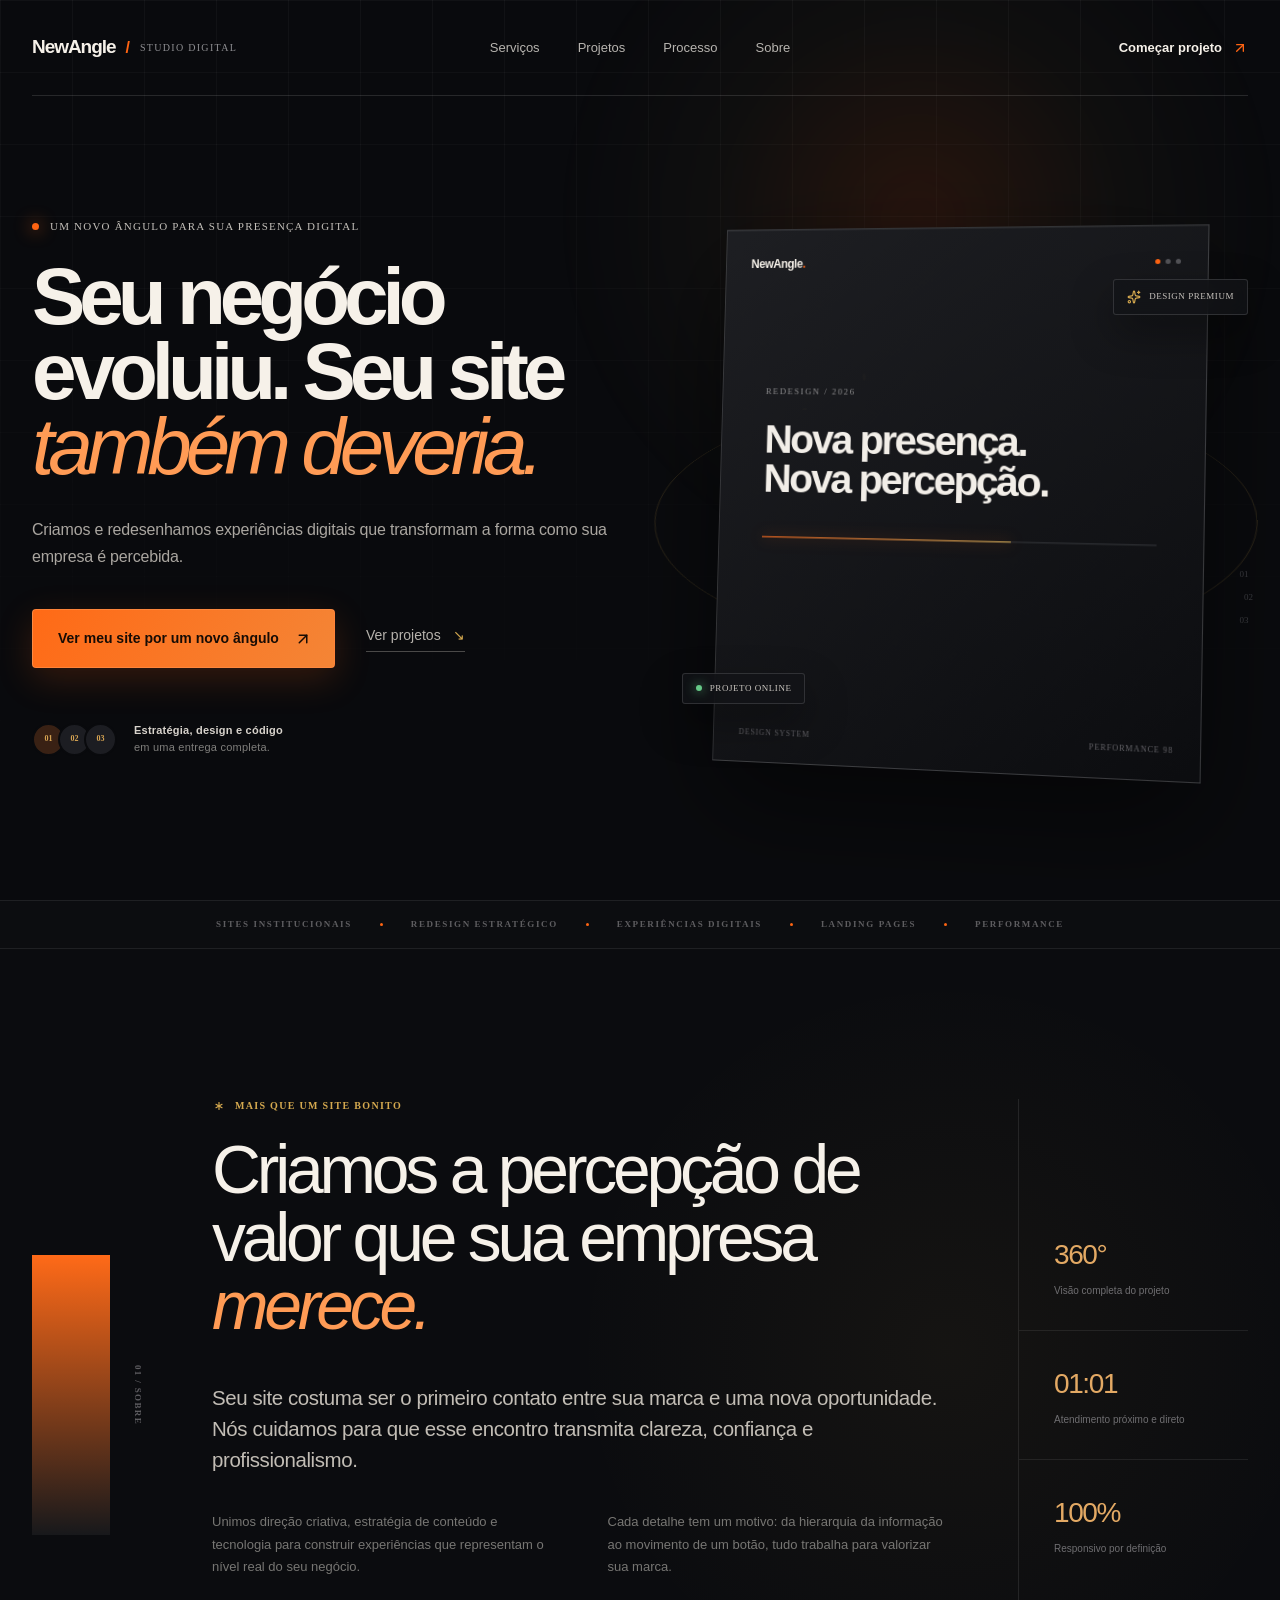
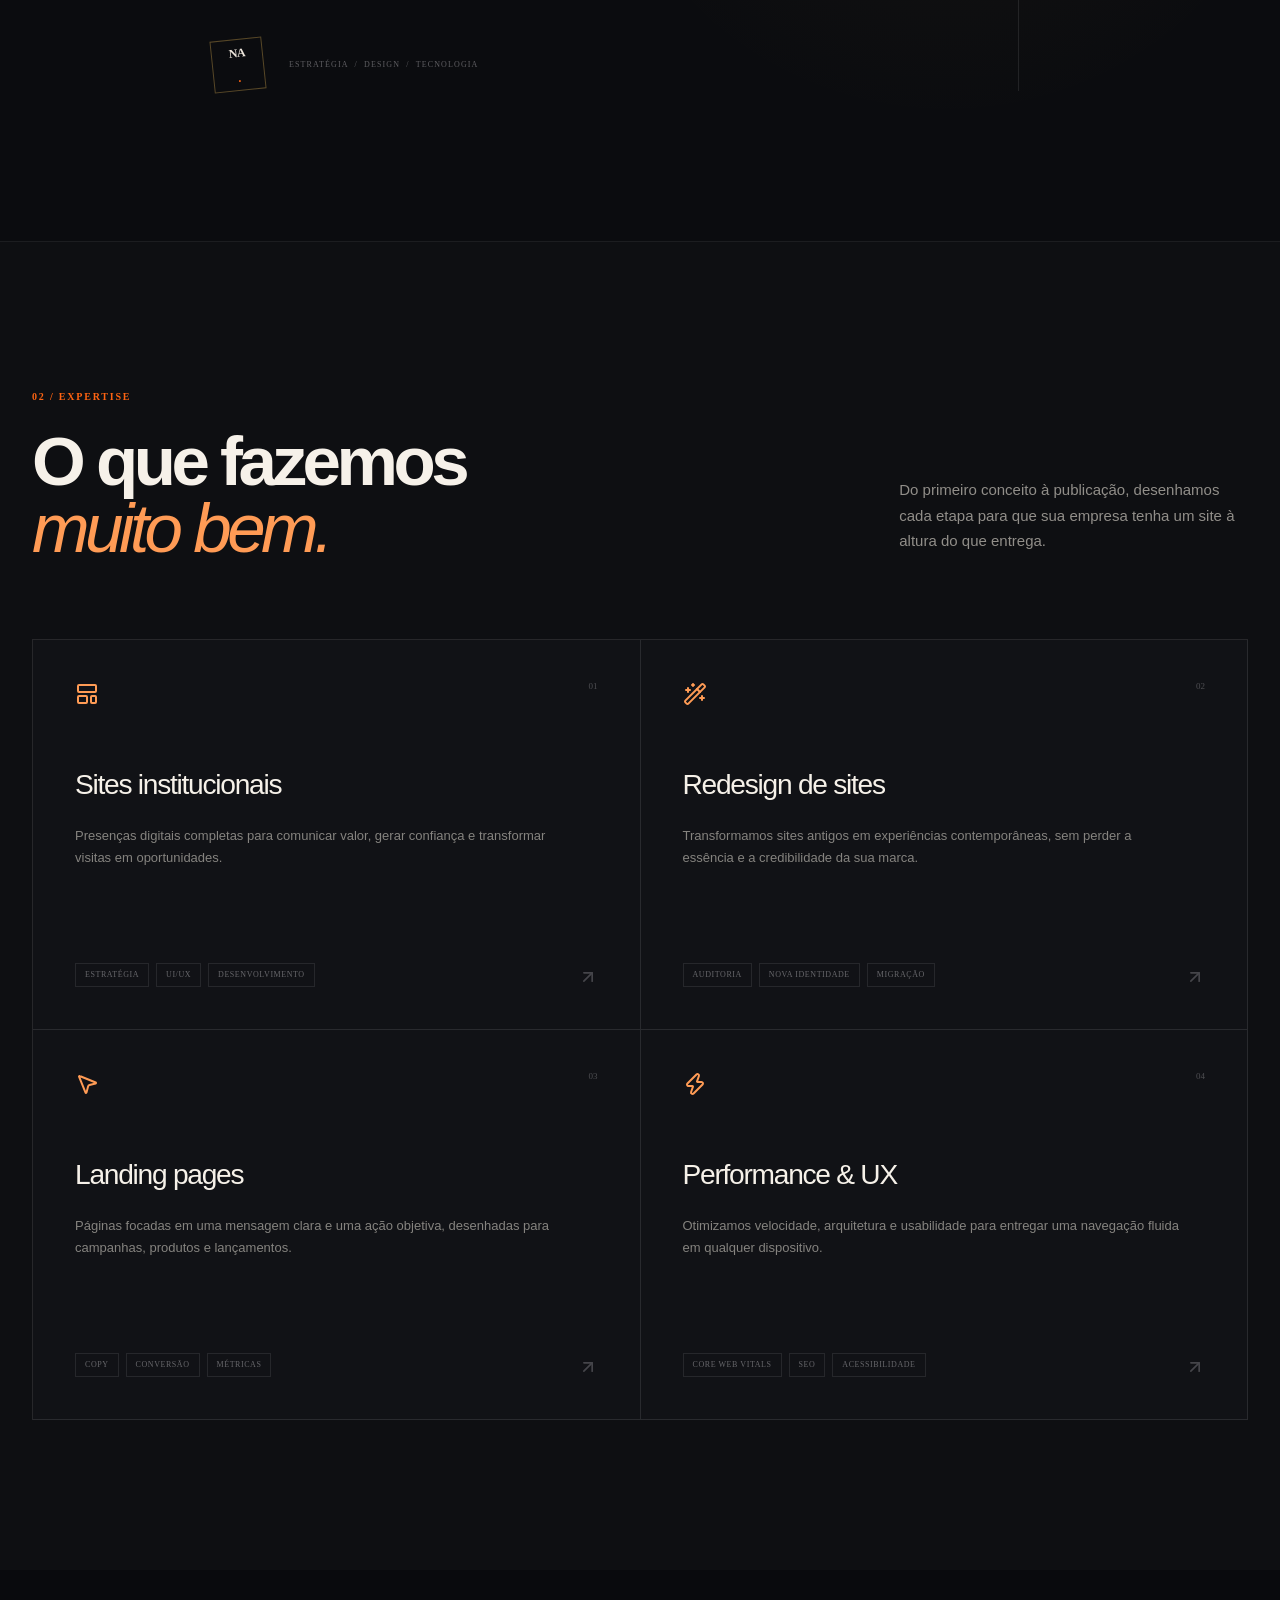
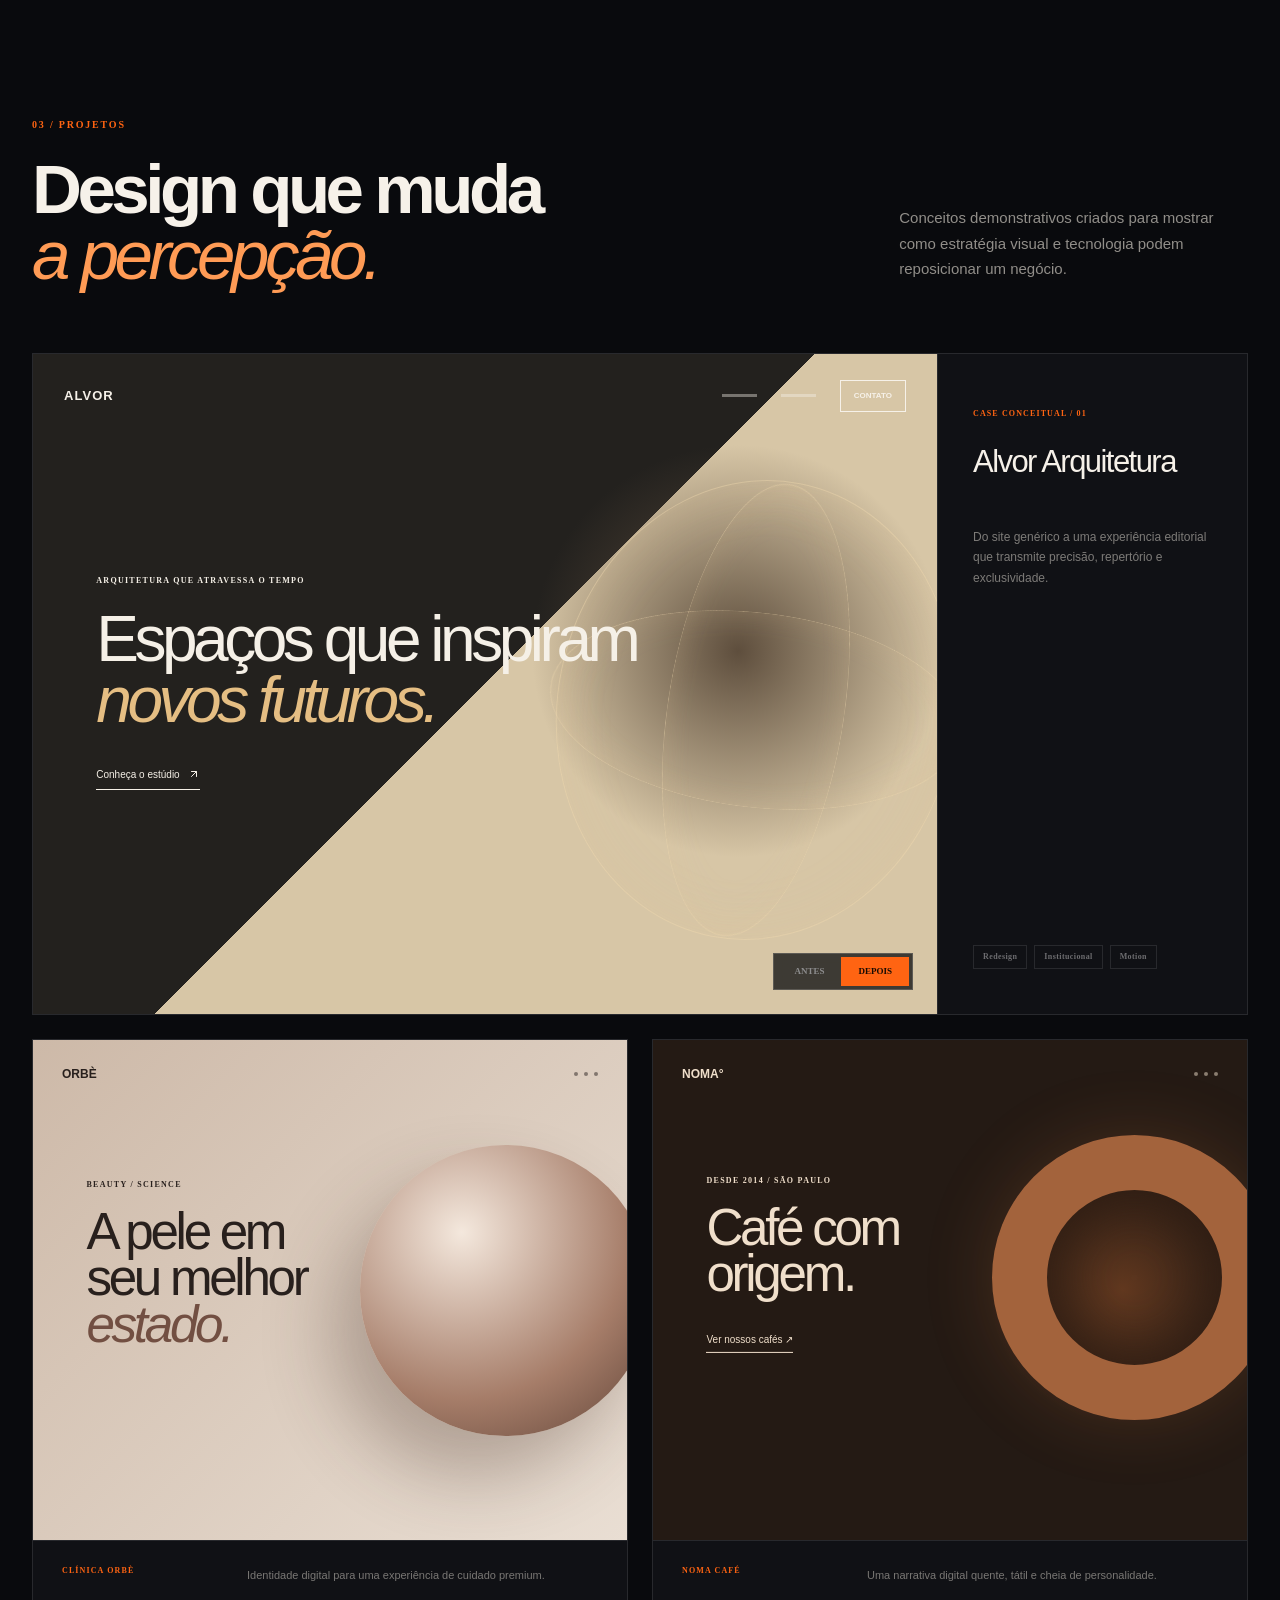
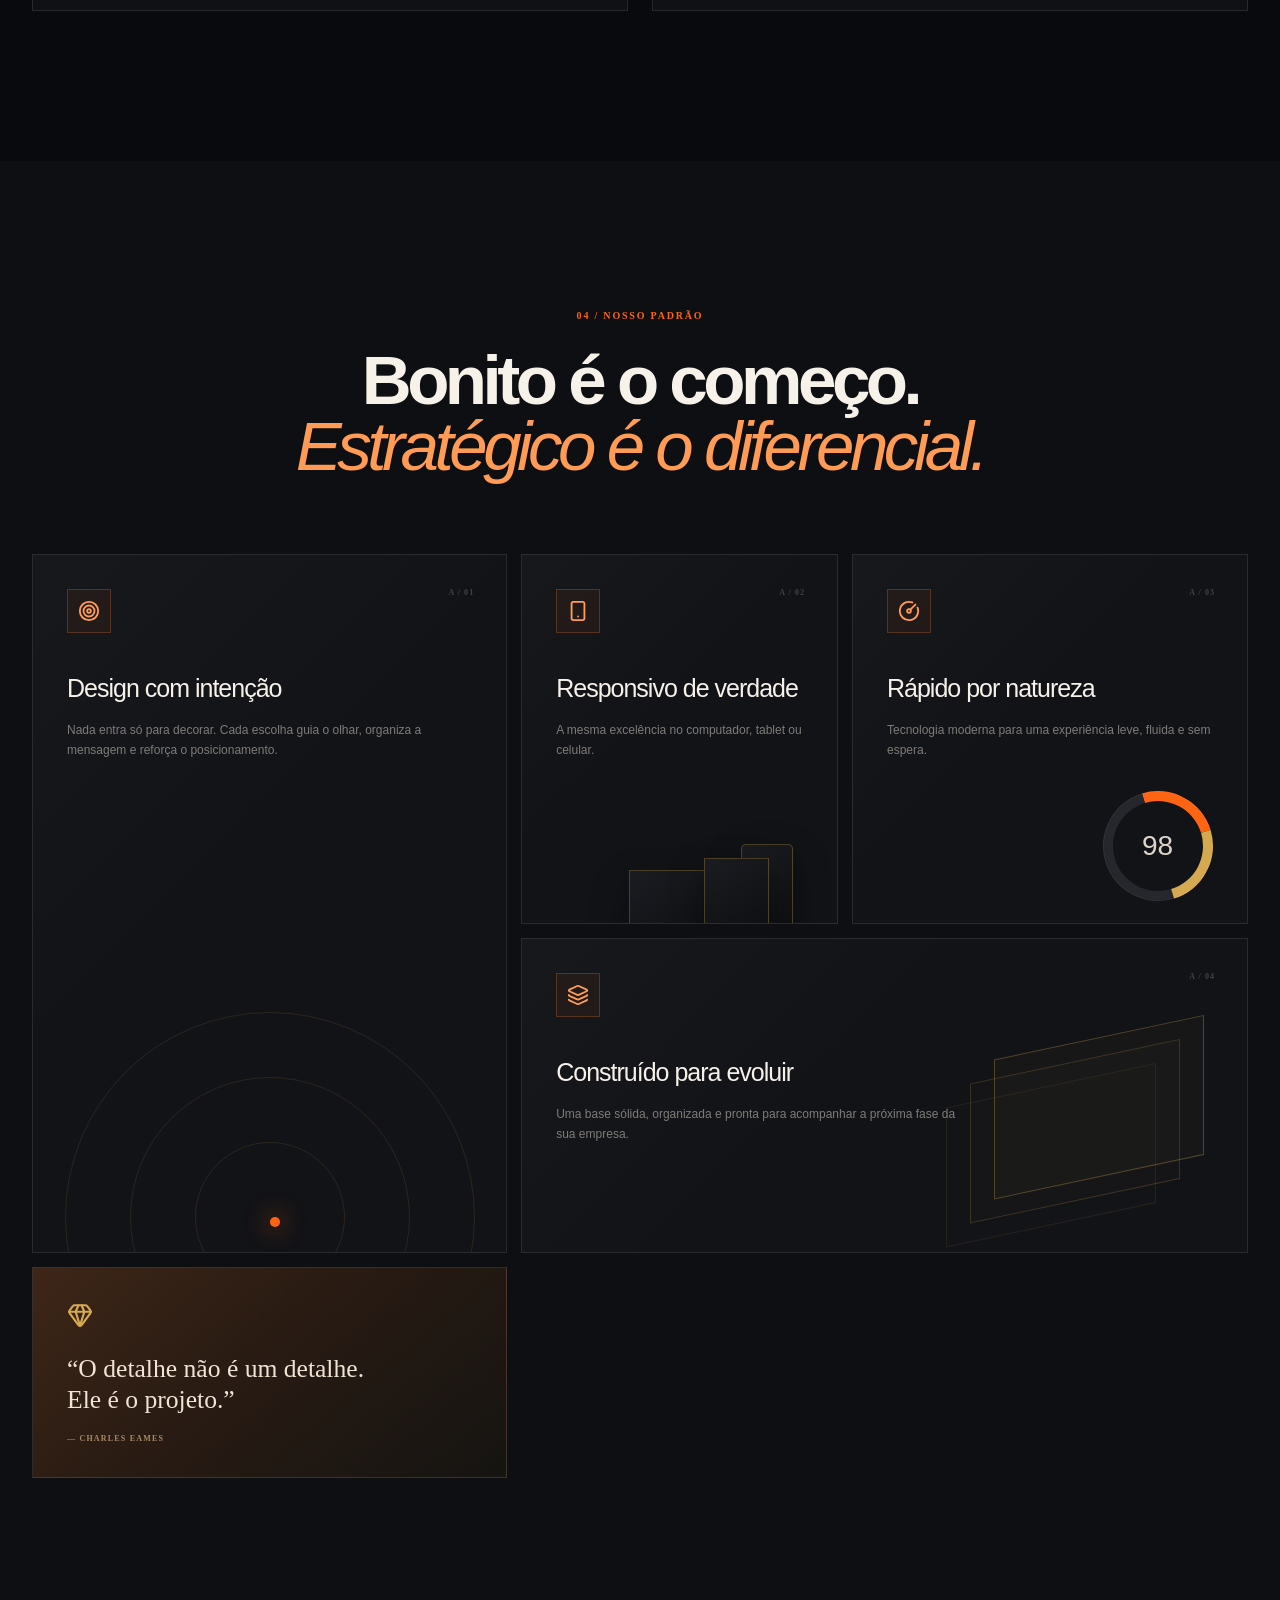
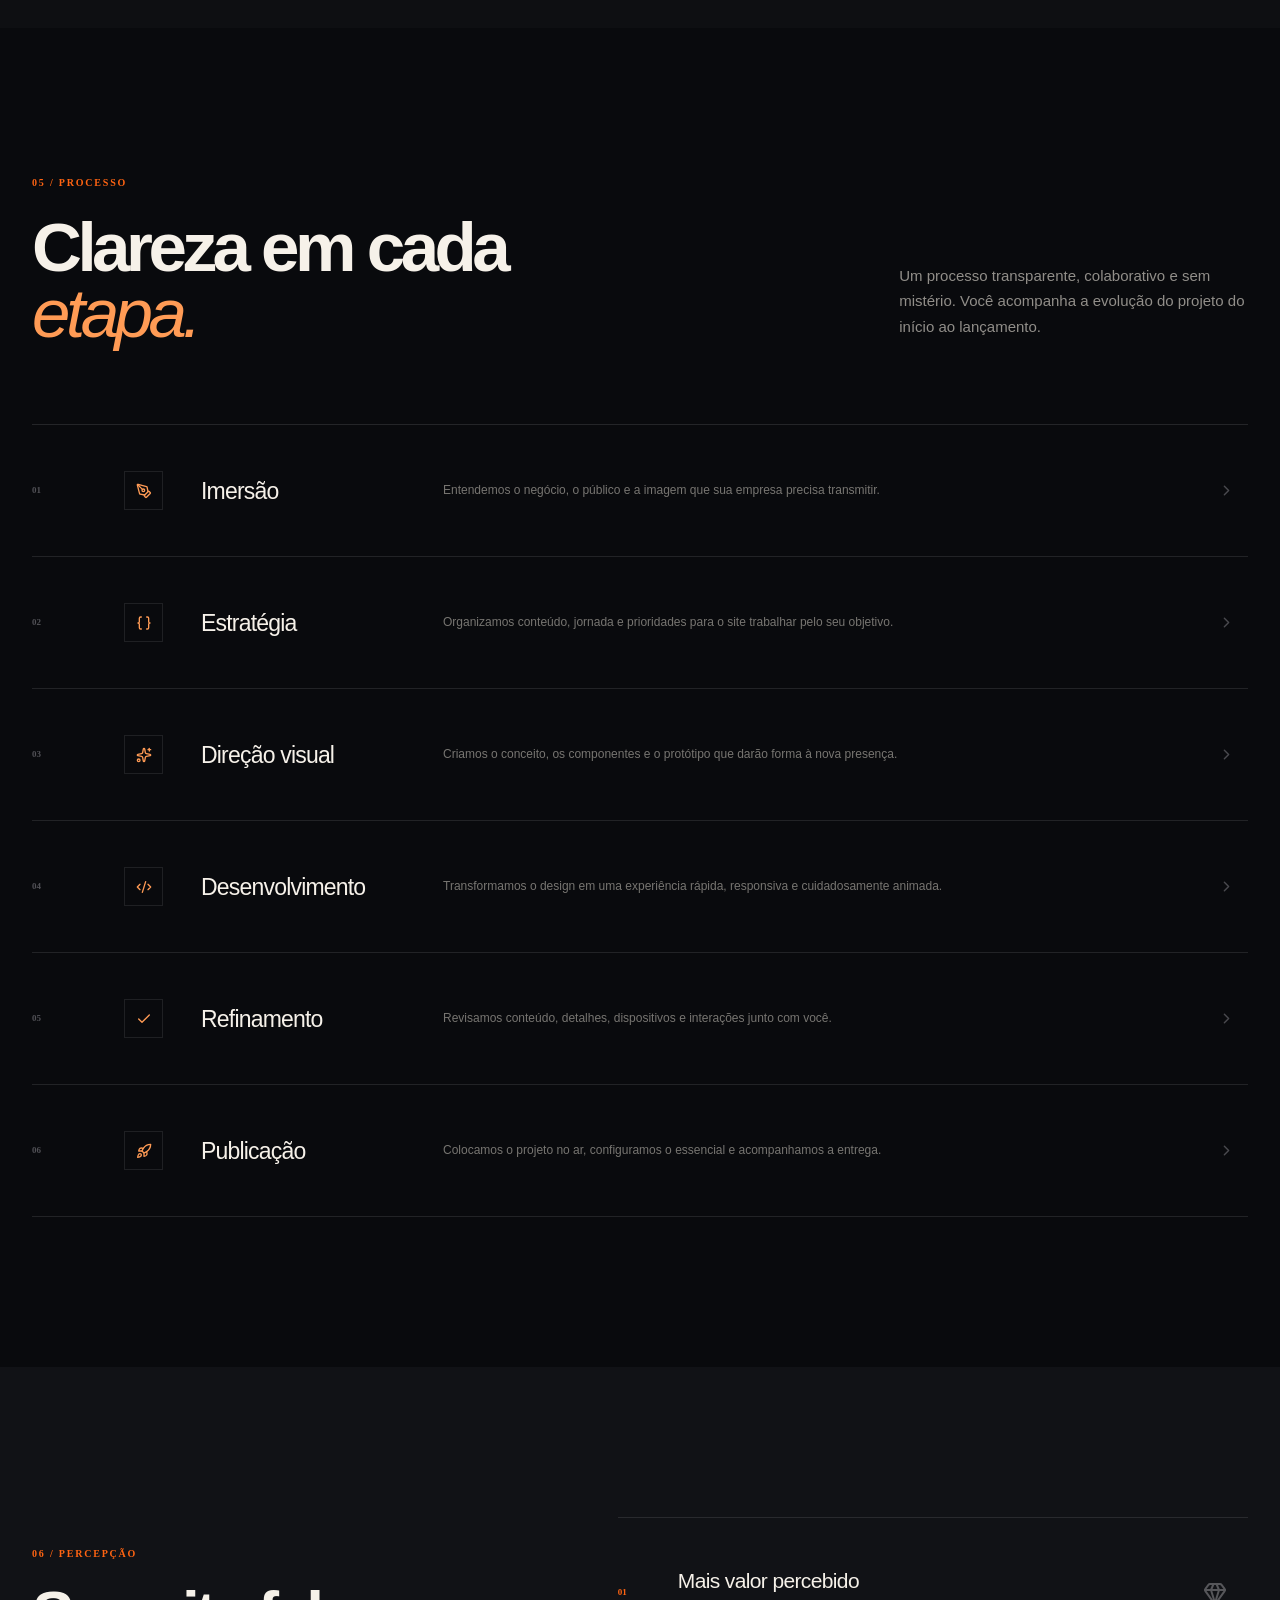
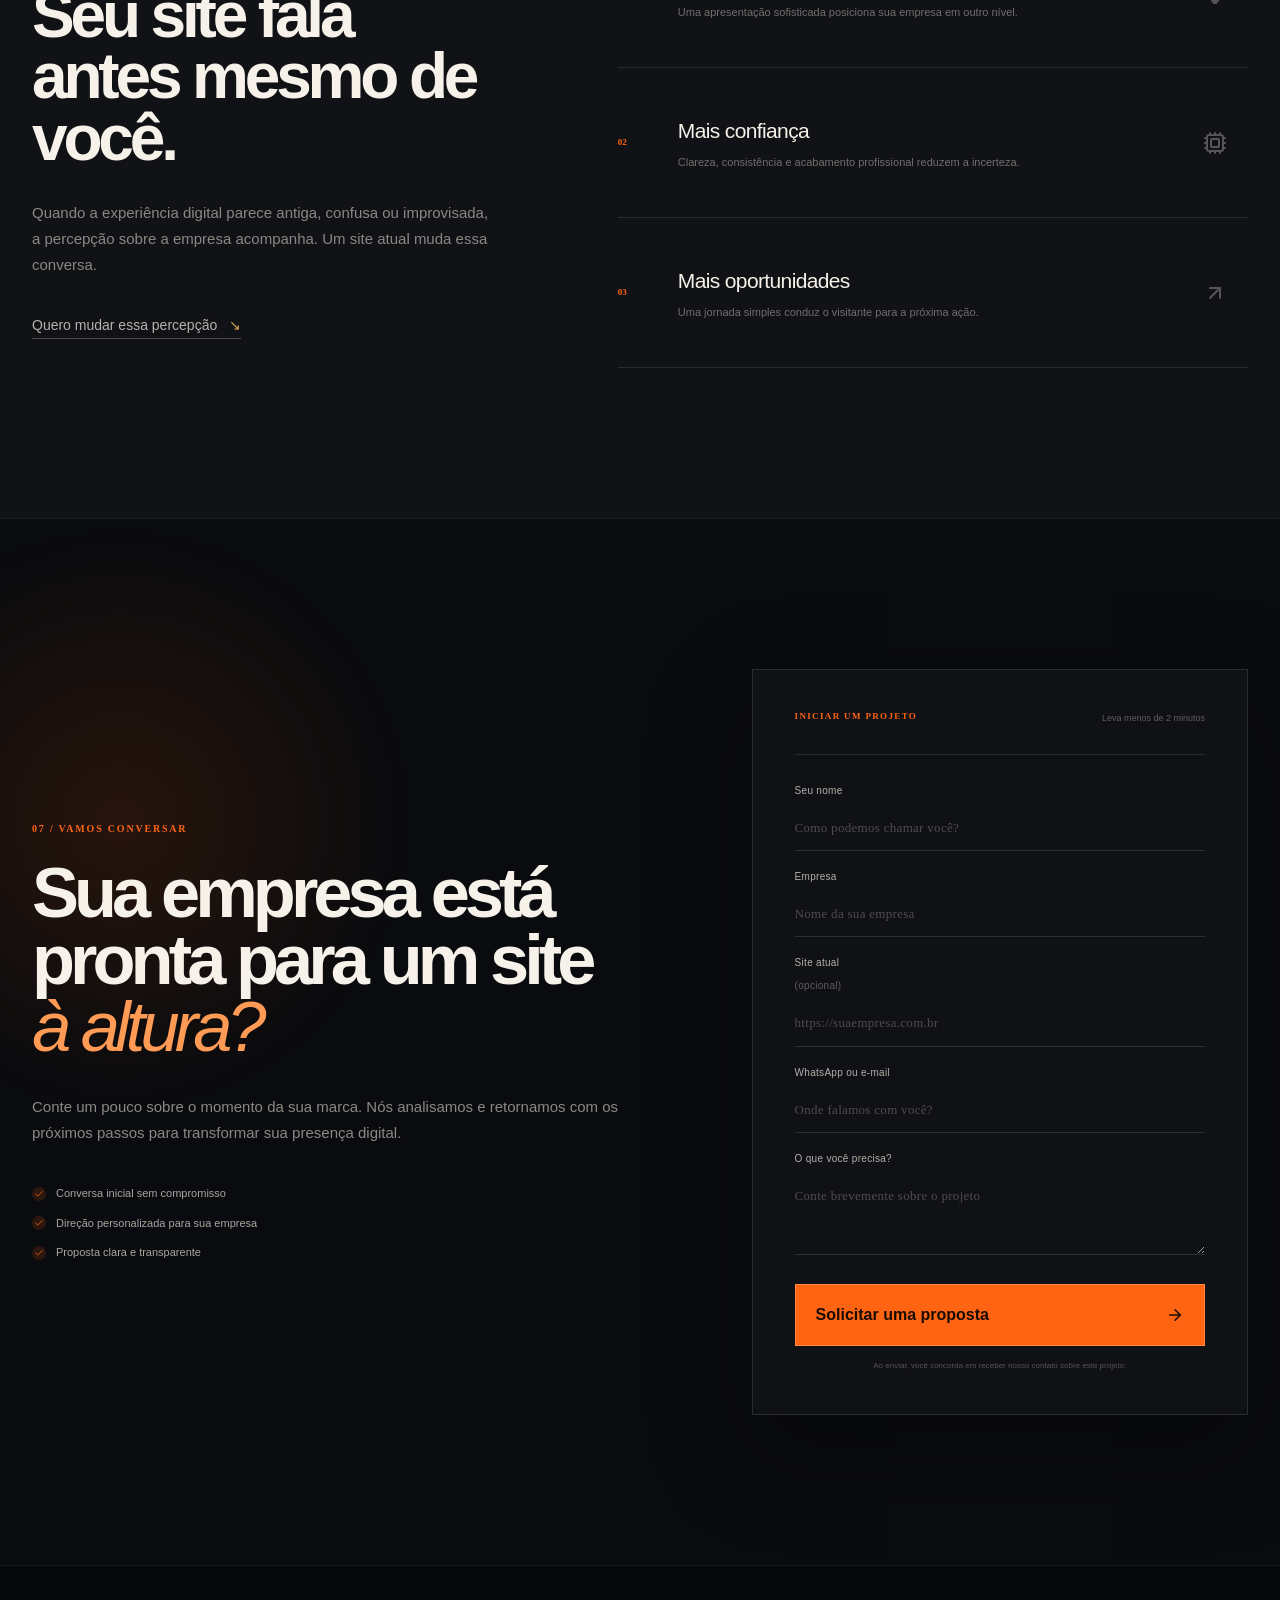
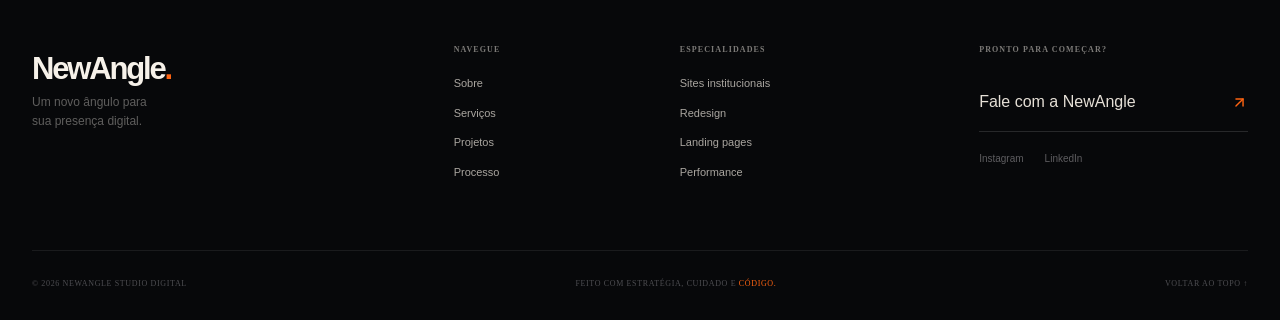
==== commit f7c555d6: "Fix asset paths for custom domain" ====
--- a/index.html
+++ b/index.html
@@ -1,4 +1,4 @@
-<!DOCTYPE html><html lang="pt-BR" class="dark"><head><meta charSet="utf-8"/><meta name="viewport" content="width=device-width, initial-scale=1"/><link rel="stylesheet" href="/Site-NewAngle-/_next/static/css/index.DXb4XT5V.css" data-rsc-css-href="/Site-NewAngle-/_next/static/css/index.DXb4XT5V.css" data-precedence="vite-rsc/importer-resources"/><link rel="modulepreload" fetchPriority="low" href="/Site-NewAngle-/_next/static/chunks/index-CY-3UqSO.js"/><script src="/Site-NewAngle-/_next/static/chunks/rolldown-runtime-C60lm6uB.js" type="module" async=""></script><script src="/Site-NewAngle-/_next/static/chunks/framework-D_rUT4EX.js" type="module" async=""></script><link rel="modulepreload" href="/Site-NewAngle-/_next/static/chunks/layout-segment-context-BjuHWyzG.js" crossorigin=""/><link rel="modulepreload" href="/Site-NewAngle-/_next/static/chunks/home-client-BzPYmorG.js" crossorigin=""/><title>NewAngle — Um novo ângulo para sua presença digital</title><meta name="description" content="Criamos e redesenhamos experiências digitais que transformam a forma como sua empresa é percebida."/><meta name="keywords" content="criação de sites,redesign de sites,sites institucionais,web design,landing pages"/><meta property="og:title" content="NewAngle — Um novo ângulo para sua presença digital"/><meta property="og:description" content="Seu negócio evoluiu. Seu site também deveria."/><meta property="og:type" content="website"/><meta property="og:locale" content="pt_BR"/><meta property="og:image" content="https://newangle-devs.github.io/Site-NewAngle-/og.png"/><meta property="og:image:width" content="1536"/><meta property="og:image:height" content="1024"/><meta property="og:image:alt" content="NewAngle — Um novo ângulo para sua presença digital"/><meta name="twitter:card" content="summary_large_image"/><meta name="twitter:title" content="NewAngle — Um novo ângulo para sua presença digital"/><meta name="twitter:description" content="Seu negócio evoluiu. Seu site também deveria."/><meta name="twitter:image" content="https://newangle-devs.github.io/Site-NewAngle-/og.png"/><script>Object.assign(((self[Symbol.for("vinext.navigationRuntime")]??={bootstrap:{routeManifest:null},functions:{}}).bootstrap.rsc??={rsc:[]}),{params:{},nav:{"pathname":"/","searchParams":[]}})</script><link rel="modulepreload" href="/Site-NewAngle-/_next/static/chunks/index-CY-3UqSO.js" />
+<!DOCTYPE html><html lang="pt-BR" class="dark"><head><meta charSet="utf-8"/><meta name="viewport" content="width=device-width, initial-scale=1"/><link rel="stylesheet" href="/_next/static/css/index.DXb4XT5V.css" data-rsc-css-href="/_next/static/css/index.DXb4XT5V.css" data-precedence="vite-rsc/importer-resources"/><link rel="modulepreload" fetchPriority="low" href="/_next/static/chunks/index-CY-3UqSO.js"/><script src="/_next/static/chunks/rolldown-runtime-C60lm6uB.js" type="module" async=""></script><script src="/_next/static/chunks/framework-D_rUT4EX.js" type="module" async=""></script><link rel="modulepreload" href="/_next/static/chunks/layout-segment-context-BjuHWyzG.js" crossorigin=""/><link rel="modulepreload" href="/_next/static/chunks/home-client-BzPYmorG.js" crossorigin=""/><title>NewAngle — Um novo ângulo para sua presença digital</title><meta name="description" content="Criamos e redesenhamos experiências digitais que transformam a forma como sua empresa é percebida."/><meta name="keywords" content="criação de sites,redesign de sites,sites institucionais,web design,landing pages"/><meta property="og:title" content="NewAngle — Um novo ângulo para sua presença digital"/><meta property="og:description" content="Seu negócio evoluiu. Seu site também deveria."/><meta property="og:type" content="website"/><meta property="og:locale" content="pt_BR"/><meta property="og:image" content="https://newangle-devs.github.io/og.png"/><meta property="og:image:width" content="1536"/><meta property="og:image:height" content="1024"/><meta property="og:image:alt" content="NewAngle — Um novo ângulo para sua presença digital"/><meta name="twitter:card" content="summary_large_image"/><meta name="twitter:title" content="NewAngle — Um novo ângulo para sua presença digital"/><meta name="twitter:description" content="Seu negócio evoluiu. Seu site também deveria."/><meta name="twitter:image" content="https://newangle-devs.github.io/og.png"/><script>Object.assign(((self[Symbol.for("vinext.navigationRuntime")]??={bootstrap:{routeManifest:null},functions:{}}).bootstrap.rsc??={rsc:[]}),{params:{},nav:{"pathname":"/","searchParams":[]}})</script><link rel="modulepreload" href="/_next/static/chunks/index-CY-3UqSO.js" />
 <link rel="stylesheet" href="https://fonts.googleapis.com/css2?family=Geist&amp;display=swap" />
 <link rel="stylesheet" href="https://fonts.googleapis.com/css2?family=Geist+Mono&amp;display=swap" />
 <style data-vinext-fonts>.__font_geist_0u8s7r6 { font-family: 'Geist'; font-style: normal; }
@@ -9,4 +9,4 @@
 
 .__variable_geist_mono_0fdimb7 { --font-geist-mono: 'Geist Mono'; }
 </style>
-</head><body class="__variable_geist_0u8s7r6 __variable_geist_mono_0fdimb7"><main class="site-shell"><header class="nav-wrap"><a class="brand" href="#top" aria-label="NewAngle — início"><span class="brand-mark">NewAngle</span><span class="brand-slash">/</span><span class="brand-label">Studio digital</span></a><nav class="desktop-nav" aria-label="Navegação principal"><a href="#servicos">Serviços</a><a href="#projetos">Projetos</a><a href="#processo">Processo</a><a href="#sobre">Sobre</a></nav><a class="nav-cta" href="#contato">Começar projeto <svg xmlns="http://www.w3.org/2000/svg" width="16" height="16" viewBox="0 0 24 24" fill="none" stroke="currentColor" stroke-width="2" stroke-linecap="round" stroke-linejoin="round" class="lucide lucide-arrow-up-right" aria-hidden="true"><path d="M7 7h10v10"></path><path d="M7 17 17 7"></path></svg></a><button class="menu-button" aria-expanded="false" aria-controls="mobile-menu" aria-label="Abrir menu"><svg xmlns="http://www.w3.org/2000/svg" width="19" height="19" viewBox="0 0 24 24" fill="none" stroke="currentColor" stroke-width="2" stroke-linecap="round" stroke-linejoin="round" class="lucide lucide-menu" aria-hidden="true"><path d="M4 5h16"></path><path d="M4 12h16"></path><path d="M4 19h16"></path></svg></button></header><div class="mobile-menu " id="mobile-menu"><nav aria-label="Navegação para celular"><a href="#servicos">Serviços<!-- --> <svg xmlns="http://www.w3.org/2000/svg" width="17" height="17" viewBox="0 0 24 24" fill="none" stroke="currentColor" stroke-width="2" stroke-linecap="round" stroke-linejoin="round" class="lucide lucide-arrow-up-right" aria-hidden="true"><path d="M7 7h10v10"></path><path d="M7 17 17 7"></path></svg></a><a href="#projetos">Projetos<!-- --> <svg xmlns="http://www.w3.org/2000/svg" width="17" height="17" viewBox="0 0 24 24" fill="none" stroke="currentColor" stroke-width="2" stroke-linecap="round" stroke-linejoin="round" class="lucide lucide-arrow-up-right" aria-hidden="true"><path d="M7 7h10v10"></path><path d="M7 17 17 7"></path></svg></a><a href="#processo">Processo<!-- --> <svg xmlns="http://www.w3.org/2000/svg" width="17" height="17" viewBox="0 0 24 24" fill="none" stroke="currentColor" stroke-width="2" stroke-linecap="round" stroke-linejoin="round" class="lucide lucide-arrow-up-right" aria-hidden="true"><path d="M7 7h10v10"></path><path d="M7 17 17 7"></path></svg></a><a href="#sobre">Sobre<!-- --> <svg xmlns="http://www.w3.org/2000/svg" width="17" height="17" viewBox="0 0 24 24" fill="none" stroke="currentColor" stroke-width="2" stroke-linecap="round" stroke-linejoin="round" class="lucide lucide-arrow-up-right" aria-hidden="true"><path d="M7 7h10v10"></path><path d="M7 17 17 7"></path></svg></a><a class="mobile-menu-cta" href="#contato">Solicitar proposta</a></nav></div><section class="hero" id="top"><div class="hero-grid" aria-hidden="true"></div><div class="hero-glow" aria-hidden="true"></div><div class="hero-copy"><div class="eyebrow"><span class="eyebrow-dot"></span>Um novo ângulo para sua presença digital</div><h1>Seu negócio evoluiu. Seu site <span>também deveria.</span></h1><p class="hero-lead">Criamos e redesenhamos experiências digitais que transformam a forma como sua empresa é percebida.</p><div class="hero-actions"><a class="primary-cta" href="#contato">Ver meu site por um novo ângulo <svg xmlns="http://www.w3.org/2000/svg" width="18" height="18" viewBox="0 0 24 24" fill="none" stroke="currentColor" stroke-width="2" stroke-linecap="round" stroke-linejoin="round" class="lucide lucide-arrow-up-right" aria-hidden="true"><path d="M7 7h10v10"></path><path d="M7 17 17 7"></path></svg></a><a class="text-link" href="#projetos">Ver projetos <span>↘</span></a></div><div class="hero-proof"><div class="proof-avatars" aria-hidden="true"><span>01</span><span>02</span><span>03</span></div><p><strong>Estratégia, design e código</strong><br/>em uma entrega completa.</p></div></div><div class="hero-visual" aria-label="Visualização de um projeto digital premium"><div class="orbit orbit-one" aria-hidden="true"></div><div class="orbit orbit-two" aria-hidden="true"></div><div class="visual-card"><div class="visual-topbar"><div class="visual-logo">NewAngle<span>.</span></div><div class="visual-pills"><i></i><i></i><i></i></div></div><div class="visual-body"><div class="visual-kicker">REDESIGN / 2026</div><div class="visual-title">Nova presença.<br/>Nova percepção.</div><div class="visual-line"><span></span></div></div><div class="visual-footer"><span>DESIGN SYSTEM</span><span>PERFORMANCE 98</span></div></div><div class="floating-chip chip-top"><svg xmlns="http://www.w3.org/2000/svg" width="14" height="14" viewBox="0 0 24 24" fill="none" stroke="currentColor" stroke-width="2" stroke-linecap="round" stroke-linejoin="round" class="lucide lucide-sparkles" aria-hidden="true"><path d="M11.017 2.814a1 1 0 0 1 1.966 0l1.051 5.558a2 2 0 0 0 1.594 1.594l5.558 1.051a1 1 0 0 1 0 1.966l-5.558 1.051a2 2 0 0 0-1.594 1.594l-1.051 5.558a1 1 0 0 1-1.966 0l-1.051-5.558a2 2 0 0 0-1.594-1.594l-5.558-1.051a1 1 0 0 1 0-1.966l5.558-1.051a2 2 0 0 0 1.594-1.594z"></path><path d="M20 2v4"></path><path d="M22 4h-4"></path><circle cx="4" cy="20" r="2"></circle></svg> Design premium</div><div class="floating-chip chip-bottom"><span class="live-dot"></span> Projeto online</div><div class="side-code" aria-hidden="true">01<br/>  02<br/>03</div></div></section><div class="signal-strip" aria-hidden="true"><span>SITES INSTITUCIONAIS</span><i></i><span>REDESIGN ESTRATÉGICO</span><i></i><span>EXPERIÊNCIAS DIGITAIS</span><i></i><span>LANDING PAGES</span><i></i><span>PERFORMANCE</span></div><section class="manifesto section-pad" id="sobre"><div class="manifesto-index" data-reveal="true"><span>01 / SOBRE</span><div class="vertical-line"></div></div><div class="manifesto-main" data-reveal="true"><div class="section-kicker"><svg xmlns="http://www.w3.org/2000/svg" width="14" height="14" viewBox="0 0 24 24" fill="none" stroke="currentColor" stroke-width="2" stroke-linecap="round" stroke-linejoin="round" class="lucide lucide-asterisk" aria-hidden="true"><path d="M12 6v12"></path><path d="M17.196 9 6.804 15"></path><path d="m6.804 9 10.392 6"></path></svg> Mais que um site bonito</div><h2>Criamos a percepção de valor que sua empresa <em>merece.</em></h2><p class="manifesto-lead">Seu site costuma ser o primeiro contato entre sua marca e uma nova oportunidade. Nós cuidamos para que esse encontro transmita clareza, confiança e profissionalismo.</p><div class="manifesto-columns"><p>Unimos direção criativa, estratégia de conteúdo e tecnologia para construir experiências que representam o nível real do seu negócio.</p><p>Cada detalhe tem um motivo: da hierarquia da informação ao movimento de um botão, tudo trabalha para valorizar sua marca.</p></div><div class="manifesto-signature"><span class="signature-mark">NA<span>.</span></span><span>ESTRATÉGIA  /  DESIGN  /  TECNOLOGIA</span></div></div><aside class="manifesto-stats" data-reveal="true"><div><strong>360°</strong><span>Visão completa do projeto</span></div><div><strong>01:01</strong><span>Atendimento próximo e direto</span></div><div><strong>100%</strong><span>Responsivo por definição</span></div></aside></section><section class="services section-pad" id="servicos"><header class="section-head" data-reveal="true"><div><span class="section-number">02 / EXPERTISE</span><h2>O que fazemos<br/><em>muito bem.</em></h2></div><p>Do primeiro conceito à publicação, desenhamos cada etapa para que sua empresa tenha um site à altura do que entrega.</p></header><div class="services-grid"><article class="service-card" data-reveal="true" style="--delay:0ms"><div class="service-top"><svg xmlns="http://www.w3.org/2000/svg" width="24" height="24" viewBox="0 0 24 24" fill="none" stroke="currentColor" stroke-width="2" stroke-linecap="round" stroke-linejoin="round" class="lucide lucide-layout-template" aria-hidden="true"><rect width="18" height="7" x="3" y="3" rx="1"></rect><rect width="9" height="7" x="3" y="14" rx="1"></rect><rect width="5" height="7" x="16" y="14" rx="1"></rect></svg><span>01</span></div><h3>Sites institucionais</h3><p>Presenças digitais completas para comunicar valor, gerar confiança e transformar visitas em oportunidades.</p><div class="service-tags"><span>Estratégia</span><span>UI/UX</span><span>Desenvolvimento</span></div><svg xmlns="http://www.w3.org/2000/svg" width="20" height="20" viewBox="0 0 24 24" fill="none" stroke="currentColor" stroke-width="2" stroke-linecap="round" stroke-linejoin="round" class="lucide lucide-arrow-up-right service-arrow" aria-hidden="true"><path d="M7 7h10v10"></path><path d="M7 17 17 7"></path></svg></article><article class="service-card" data-reveal="true" style="--delay:80ms"><div class="service-top"><svg xmlns="http://www.w3.org/2000/svg" width="24" height="24" viewBox="0 0 24 24" fill="none" stroke="currentColor" stroke-width="2" stroke-linecap="round" stroke-linejoin="round" class="lucide lucide-wand-sparkles" aria-hidden="true"><path d="m21.64 3.64-1.28-1.28a1.21 1.21 0 0 0-1.72 0L2.36 18.64a1.21 1.21 0 0 0 0 1.72l1.28 1.28a1.2 1.2 0 0 0 1.72 0L21.64 5.36a1.2 1.2 0 0 0 0-1.72"></path><path d="m14 7 3 3"></path><path d="M5 6v4"></path><path d="M19 14v4"></path><path d="M10 2v2"></path><path d="M7 8H3"></path><path d="M21 16h-4"></path><path d="M11 3H9"></path></svg><span>02</span></div><h3>Redesign de sites</h3><p>Transformamos sites antigos em experiências contemporâneas, sem perder a essência e a credibilidade da sua marca.</p><div class="service-tags"><span>Auditoria</span><span>Nova identidade</span><span>Migração</span></div><svg xmlns="http://www.w3.org/2000/svg" width="20" height="20" viewBox="0 0 24 24" fill="none" stroke="currentColor" stroke-width="2" stroke-linecap="round" stroke-linejoin="round" class="lucide lucide-arrow-up-right service-arrow" aria-hidden="true"><path d="M7 7h10v10"></path><path d="M7 17 17 7"></path></svg></article><article class="service-card" data-reveal="true" style="--delay:160ms"><div class="service-top"><svg xmlns="http://www.w3.org/2000/svg" width="24" height="24" viewBox="0 0 24 24" fill="none" stroke="currentColor" stroke-width="2" stroke-linecap="round" stroke-linejoin="round" class="lucide lucide-mouse-pointer2 lucide-mouse-pointer-2" aria-hidden="true"><path d="M4.037 4.688a.495.495 0 0 1 .651-.651l16 6.5a.5.5 0 0 1-.063.947l-6.124 1.58a2 2 0 0 0-1.438 1.435l-1.579 6.126a.5.5 0 0 1-.947.063z"></path></svg><span>03</span></div><h3>Landing pages</h3><p>Páginas focadas em uma mensagem clara e uma ação objetiva, desenhadas para campanhas, produtos e lançamentos.</p><div class="service-tags"><span>Copy</span><span>Conversão</span><span>Métricas</span></div><svg xmlns="http://www.w3.org/2000/svg" width="20" height="20" viewBox="0 0 24 24" fill="none" stroke="currentColor" stroke-width="2" stroke-linecap="round" stroke-linejoin="round" class="lucide lucide-arrow-up-right service-arrow" aria-hidden="true"><path d="M7 7h10v10"></path><path d="M7 17 17 7"></path></svg></article><article class="service-card" data-reveal="true" style="--delay:240ms"><div class="service-top"><svg xmlns="http://www.w3.org/2000/svg" width="24" height="24" viewBox="0 0 24 24" fill="none" stroke="currentColor" stroke-width="2" stroke-linecap="round" stroke-linejoin="round" class="lucide lucide-zap" aria-hidden="true"><path d="M15.914 4a1.5 1.5 0 00-2.474-1.561l-9 9A1.5 1.5 0 005.5 14h4.002a.5.5 0 01.471.666L8.086 20a1.5 1.5 0 002.475 1.56l9-9A1.5 1.5 0 0018.5 10h-3.997a.5.5 0 01-.472-.667z"></path></svg><span>04</span></div><h3>Performance &amp; UX</h3><p>Otimizamos velocidade, arquitetura e usabilidade para entregar uma navegação fluida em qualquer dispositivo.</p><div class="service-tags"><span>Core Web Vitals</span><span>SEO</span><span>Acessibilidade</span></div><svg xmlns="http://www.w3.org/2000/svg" width="20" height="20" viewBox="0 0 24 24" fill="none" stroke="currentColor" stroke-width="2" stroke-linecap="round" stroke-linejoin="round" class="lucide lucide-arrow-up-right service-arrow" aria-hidden="true"><path d="M7 7h10v10"></path><path d="M7 17 17 7"></path></svg></article></div></section><section class="projects section-pad" id="projetos"><header class="section-head projects-head" data-reveal="true"><div><span class="section-number">03 / PROJETOS</span><h2>Design que muda<br/><em>a percepção.</em></h2></div><p>Conceitos demonstrativos criados para mostrar como estratégia visual e tecnologia podem reposicionar um negócio.</p></header><article class="project-feature" data-reveal="true"><div class="comparison-stage after"><div class="stage-nav"><span>ALVOR</span><div></div><div></div><b>Contato</b></div><div class="after-stage"><span class="mini-kicker">ARQUITETURA QUE ATRAVESSA O TEMPO</span><strong>Espaços que inspiram<br/><em>novos futuros.</em></strong><div class="stage-button">Conheça o estúdio <svg xmlns="http://www.w3.org/2000/svg" width="12" height="12" viewBox="0 0 24 24" fill="none" stroke="currentColor" stroke-width="2" stroke-linecap="round" stroke-linejoin="round" class="lucide lucide-arrow-up-right" aria-hidden="true"><path d="M7 7h10v10"></path><path d="M7 17 17 7"></path></svg></div><div class="stage-sculpture"><i></i><i></i><i></i></div></div><div class="comparison-controls" role="group" aria-label="Comparar versões do projeto"><button class="">Antes</button><button class="active">Depois</button></div></div><div class="project-meta"><div><span>CASE CONCEITUAL / 01</span><h3>Alvor Arquitetura</h3></div><p>Do site genérico a uma experiência editorial que transmite precisão, repertório e exclusividade.</p><div class="project-tags"><span>Redesign</span><span>Institucional</span><span>Motion</span></div></div></article><div class="project-grid"><article class="project-small project-orbe" data-reveal="true"><div class="project-screen"><div class="screen-toolbar"><span>ORBÈ</span><i></i><i></i><i></i></div><div class="orbe-copy"><small>BEAUTY / SCIENCE</small><strong>A pele em<br/>seu melhor<br/><em>estado.</em></strong></div><div class="orbe-orb"></div></div><div class="small-meta"><span>CLÍNICA ORBÈ</span><p>Identidade digital para uma experiência de cuidado premium.</p></div></article><article class="project-small project-noma" data-reveal="true"><div class="project-screen"><div class="screen-toolbar"><span>NOMA°</span><i></i><i></i><i></i></div><div class="noma-copy"><small>DESDE 2014 / SÃO PAULO</small><strong>Café com<br/>origem.</strong><span>Ver nossos cafés ↗</span></div><div class="coffee-ring"></div></div><div class="small-meta"><span>NOMA CAFÉ</span><p>Uma narrativa digital quente, tátil e cheia de personalidade.</p></div></article></div></section><section class="difference section-pad"><header class="center-head" data-reveal="true"><span class="section-number">04 / NOSSO PADRÃO</span><h2>Bonito é o começo.<br/><em>Estratégico é o diferencial.</em></h2></header><div class="bento-grid"><article class="bento bento-large" data-reveal="true"><div class="bento-icon"><svg xmlns="http://www.w3.org/2000/svg" width="22" height="22" viewBox="0 0 24 24" fill="none" stroke="currentColor" stroke-width="2" stroke-linecap="round" stroke-linejoin="round" class="lucide lucide-target" aria-hidden="true"><circle cx="12" cy="12" r="10"></circle><circle cx="12" cy="12" r="6"></circle><circle cx="12" cy="12" r="2"></circle></svg></div><span class="bento-code">A / 01</span><h3>Design com intenção</h3><p>Nada entra só para decorar. Cada escolha guia o olhar, organiza a mensagem e reforça o posicionamento.</p><div class="target-graphic" aria-hidden="true"><i></i><i></i><i></i><span></span></div></article><article class="bento" data-reveal="true"><div class="bento-icon"><svg xmlns="http://www.w3.org/2000/svg" width="22" height="22" viewBox="0 0 24 24" fill="none" stroke="currentColor" stroke-width="2" stroke-linecap="round" stroke-linejoin="round" class="lucide lucide-smartphone" aria-hidden="true"><rect width="14" height="20" x="5" y="2" rx="2" ry="2"></rect><path d="M12 18h.01"></path></svg></div><span class="bento-code">A / 02</span><h3>Responsivo de verdade</h3><p>A mesma excelência no computador, tablet ou celular.</p><div class="devices-graphic" aria-hidden="true"><i></i><i></i><i></i></div></article><article class="bento" data-reveal="true"><div class="bento-icon"><svg xmlns="http://www.w3.org/2000/svg" width="22" height="22" viewBox="0 0 24 24" fill="none" stroke="currentColor" stroke-width="2" stroke-linecap="round" stroke-linejoin="round" class="lucide lucide-circle-gauge" aria-hidden="true"><path d="M15.6 2.7a10 10 0 1 0 5.7 5.7"></path><circle cx="12" cy="12" r="2"></circle><path d="M13.4 10.6 19 5"></path></svg></div><span class="bento-code">A / 03</span><h3>Rápido por natureza</h3><p>Tecnologia moderna para uma experiência leve, fluida e sem espera.</p><div class="gauge-graphic" aria-hidden="true"><span>98</span><i></i></div></article><article class="bento bento-wide" data-reveal="true"><div class="bento-icon"><svg xmlns="http://www.w3.org/2000/svg" width="22" height="22" viewBox="0 0 24 24" fill="none" stroke="currentColor" stroke-width="2" stroke-linecap="round" stroke-linejoin="round" class="lucide lucide-layers" aria-hidden="true"><path d="M12.83 2.18a2 2 0 0 0-1.66 0L2.6 6.08a1 1 0 0 0 0 1.83l8.58 3.91a2 2 0 0 0 1.66 0l8.58-3.9a1 1 0 0 0 0-1.83z"></path><path d="M2 12a1 1 0 0 0 .58.91l8.6 3.91a2 2 0 0 0 1.65 0l8.58-3.9A1 1 0 0 0 22 12"></path><path d="M2 17a1 1 0 0 0 .58.91l8.6 3.91a2 2 0 0 0 1.65 0l8.58-3.9A1 1 0 0 0 22 17"></path></svg></div><span class="bento-code">A / 04</span><h3>Construído para evoluir</h3><p>Uma base sólida, organizada e pronta para acompanhar a próxima fase da sua empresa.</p><div class="layers-graphic" aria-hidden="true"><i></i><i></i><i></i></div></article><article class="bento bento-quote" data-reveal="true"><svg xmlns="http://www.w3.org/2000/svg" width="26" height="26" viewBox="0 0 24 24" fill="none" stroke="currentColor" stroke-width="2" stroke-linecap="round" stroke-linejoin="round" class="lucide lucide-gem" aria-hidden="true"><path d="M10.5 3 8 9l4 13 4-13-2.5-6"></path><path d="M17 3a2 2 0 0 1 1.6.8l3 4a2 2 0 0 1 .013 2.382l-7.99 10.986a2 2 0 0 1-3.247 0l-7.99-10.986A2 2 0 0 1 2.4 7.8l2.998-3.997A2 2 0 0 1 7 3z"></path><path d="M2 9h20"></path></svg><blockquote>“O detalhe não é um detalhe.<br/>Ele é o projeto.”</blockquote><span>— CHARLES EAMES</span></article></div></section><section class="process section-pad" id="processo"><header class="section-head" data-reveal="true"><div><span class="section-number">05 / PROCESSO</span><h2>Clareza em cada<br/><em>etapa.</em></h2></div><p>Um processo transparente, colaborativo e sem mistério. Você acompanha a evolução do projeto do início ao lançamento.</p></header><div class="process-list"><article data-reveal="true" style="--delay:0ms"><span class="process-number">01</span><div class="process-icon"><svg xmlns="http://www.w3.org/2000/svg" width="24" height="24" viewBox="0 0 24 24" fill="none" stroke="currentColor" stroke-width="2" stroke-linecap="round" stroke-linejoin="round" class="lucide lucide-pen-tool" aria-hidden="true"><path d="M15.707 21.293a1 1 0 0 1-1.414 0l-1.586-1.586a1 1 0 0 1 0-1.414l5.586-5.586a1 1 0 0 1 1.414 0l1.586 1.586a1 1 0 0 1 0 1.414z"></path><path d="m18 13-1.375-6.874a1 1 0 0 0-.746-.776L3.235 2.028a1 1 0 0 0-1.207 1.207L5.35 15.879a1 1 0 0 0 .776.746L13 18"></path><path d="m2.3 2.3 7.286 7.286"></path><circle cx="11" cy="11" r="2"></circle></svg></div><h3>Imersão</h3><p>Entendemos o negócio, o público e a imagem que sua empresa precisa transmitir.</p><svg xmlns="http://www.w3.org/2000/svg" width="17" height="17" viewBox="0 0 24 24" fill="none" stroke="currentColor" stroke-width="2" stroke-linecap="round" stroke-linejoin="round" class="lucide lucide-chevron-down process-chevron" aria-hidden="true"><path d="m6 9 6 6 6-6"></path></svg></article><article data-reveal="true" style="--delay:55ms"><span class="process-number">02</span><div class="process-icon"><svg xmlns="http://www.w3.org/2000/svg" width="24" height="24" viewBox="0 0 24 24" fill="none" stroke="currentColor" stroke-width="2" stroke-linecap="round" stroke-linejoin="round" class="lucide lucide-braces" aria-hidden="true"><path d="M8 3H7a2 2 0 0 0-2 2v5a2 2 0 0 1-2 2 2 2 0 0 1 2 2v5c0 1.1.9 2 2 2h1"></path><path d="M16 21h1a2 2 0 0 0 2-2v-5c0-1.1.9-2 2-2a2 2 0 0 1-2-2V5a2 2 0 0 0-2-2h-1"></path></svg></div><h3>Estratégia</h3><p>Organizamos conteúdo, jornada e prioridades para o site trabalhar pelo seu objetivo.</p><svg xmlns="http://www.w3.org/2000/svg" width="17" height="17" viewBox="0 0 24 24" fill="none" stroke="currentColor" stroke-width="2" stroke-linecap="round" stroke-linejoin="round" class="lucide lucide-chevron-down process-chevron" aria-hidden="true"><path d="m6 9 6 6 6-6"></path></svg></article><article data-reveal="true" style="--delay:110ms"><span class="process-number">03</span><div class="process-icon"><svg xmlns="http://www.w3.org/2000/svg" width="24" height="24" viewBox="0 0 24 24" fill="none" stroke="currentColor" stroke-width="2" stroke-linecap="round" stroke-linejoin="round" class="lucide lucide-sparkles" aria-hidden="true"><path d="M11.017 2.814a1 1 0 0 1 1.966 0l1.051 5.558a2 2 0 0 0 1.594 1.594l5.558 1.051a1 1 0 0 1 0 1.966l-5.558 1.051a2 2 0 0 0-1.594 1.594l-1.051 5.558a1 1 0 0 1-1.966 0l-1.051-5.558a2 2 0 0 0-1.594-1.594l-5.558-1.051a1 1 0 0 1 0-1.966l5.558-1.051a2 2 0 0 0 1.594-1.594z"></path><path d="M20 2v4"></path><path d="M22 4h-4"></path><circle cx="4" cy="20" r="2"></circle></svg></div><h3>Direção visual</h3><p>Criamos o conceito, os componentes e o protótipo que darão forma à nova presença.</p><svg xmlns="http://www.w3.org/2000/svg" width="17" height="17" viewBox="0 0 24 24" fill="none" stroke="currentColor" stroke-width="2" stroke-linecap="round" stroke-linejoin="round" class="lucide lucide-chevron-down process-chevron" aria-hidden="true"><path d="m6 9 6 6 6-6"></path></svg></article><article data-reveal="true" style="--delay:165ms"><span class="process-number">04</span><div class="process-icon"><svg xmlns="http://www.w3.org/2000/svg" width="24" height="24" viewBox="0 0 24 24" fill="none" stroke="currentColor" stroke-width="2" stroke-linecap="round" stroke-linejoin="round" class="lucide lucide-code-xml" aria-hidden="true"><path d="m18 16 4-4-4-4"></path><path d="m6 8-4 4 4 4"></path><path d="m14.5 4-5 16"></path></svg></div><h3>Desenvolvimento</h3><p>Transformamos o design em uma experiência rápida, responsiva e cuidadosamente animada.</p><svg xmlns="http://www.w3.org/2000/svg" width="17" height="17" viewBox="0 0 24 24" fill="none" stroke="currentColor" stroke-width="2" stroke-linecap="round" stroke-linejoin="round" class="lucide lucide-chevron-down process-chevron" aria-hidden="true"><path d="m6 9 6 6 6-6"></path></svg></article><article data-reveal="true" style="--delay:220ms"><span class="process-number">05</span><div class="process-icon"><svg xmlns="http://www.w3.org/2000/svg" width="24" height="24" viewBox="0 0 24 24" fill="none" stroke="currentColor" stroke-width="2" stroke-linecap="round" stroke-linejoin="round" class="lucide lucide-check" aria-hidden="true"><path d="M20 6 9 17l-5-5"></path></svg></div><h3>Refinamento</h3><p>Revisamos conteúdo, detalhes, dispositivos e interações junto com você.</p><svg xmlns="http://www.w3.org/2000/svg" width="17" height="17" viewBox="0 0 24 24" fill="none" stroke="currentColor" stroke-width="2" stroke-linecap="round" stroke-linejoin="round" class="lucide lucide-chevron-down process-chevron" aria-hidden="true"><path d="m6 9 6 6 6-6"></path></svg></article><article data-reveal="true" style="--delay:275ms"><span class="process-number">06</span><div class="process-icon"><svg xmlns="http://www.w3.org/2000/svg" width="24" height="24" viewBox="0 0 24 24" fill="none" stroke="currentColor" stroke-width="2" stroke-linecap="round" stroke-linejoin="round" class="lucide lucide-rocket" aria-hidden="true"><path d="M12 15v5s3.03-.55 4-2c1.08-1.62 0-5 0-5"></path><path d="M4.5 16.5c-1.5 1.26-2 5-2 5s3.74-.5 5-2c.71-.84.7-2.13-.09-2.91a2.18 2.18 0 0 0-2.91-.09"></path><path d="M9 12a22 22 0 0 1 2-3.95A12.88 12.88 0 0 1 22 2c0 2.72-.78 7.5-6 11a22.4 22.4 0 0 1-4 2z"></path><path d="M9 12H4s.55-3.03 2-4c1.62-1.08 5 .05 5 .05"></path></svg></div><h3>Publicação</h3><p>Colocamos o projeto no ar, configuramos o essencial e acompanhamos a entrega.</p><svg xmlns="http://www.w3.org/2000/svg" width="17" height="17" viewBox="0 0 24 24" fill="none" stroke="currentColor" stroke-width="2" stroke-linecap="round" stroke-linejoin="round" class="lucide lucide-chevron-down process-chevron" aria-hidden="true"><path d="m6 9 6 6 6-6"></path></svg></article></div></section><section class="value-section section-pad"><div class="value-copy" data-reveal="true"><span class="section-number">06 / PERCEPÇÃO</span><h2>Seu site fala antes mesmo de você.</h2><p>Quando a experiência digital parece antiga, confusa ou improvisada, a percepção sobre a empresa acompanha. Um site atual muda essa conversa.</p><a class="text-link" href="#contato">Quero mudar essa percepção <span>↘</span></a></div><div class="value-list" data-reveal="true"><article><span>01</span><div><h3>Mais valor percebido</h3><p>Uma apresentação sofisticada posiciona sua empresa em outro nível.</p></div><svg xmlns="http://www.w3.org/2000/svg" width="24" height="24" viewBox="0 0 24 24" fill="none" stroke="currentColor" stroke-width="2" stroke-linecap="round" stroke-linejoin="round" class="lucide lucide-gem" aria-hidden="true"><path d="M10.5 3 8 9l4 13 4-13-2.5-6"></path><path d="M17 3a2 2 0 0 1 1.6.8l3 4a2 2 0 0 1 .013 2.382l-7.99 10.986a2 2 0 0 1-3.247 0l-7.99-10.986A2 2 0 0 1 2.4 7.8l2.998-3.997A2 2 0 0 1 7 3z"></path><path d="M2 9h20"></path></svg></article><article><span>02</span><div><h3>Mais confiança</h3><p>Clareza, consistência e acabamento profissional reduzem a incerteza.</p></div><svg xmlns="http://www.w3.org/2000/svg" width="24" height="24" viewBox="0 0 24 24" fill="none" stroke="currentColor" stroke-width="2" stroke-linecap="round" stroke-linejoin="round" class="lucide lucide-cpu" aria-hidden="true"><path d="M12 20v2"></path><path d="M12 2v2"></path><path d="M17 20v2"></path><path d="M17 2v2"></path><path d="M2 12h2"></path><path d="M2 17h2"></path><path d="M2 7h2"></path><path d="M20 12h2"></path><path d="M20 17h2"></path><path d="M20 7h2"></path><path d="M7 20v2"></path><path d="M7 2v2"></path><rect x="4" y="4" width="16" height="16" rx="2"></rect><rect x="8" y="8" width="8" height="8" rx="1"></rect></svg></article><article><span>03</span><div><h3>Mais oportunidades</h3><p>Uma jornada simples conduz o visitante para a próxima ação.</p></div><svg xmlns="http://www.w3.org/2000/svg" width="24" height="24" viewBox="0 0 24 24" fill="none" stroke="currentColor" stroke-width="2" stroke-linecap="round" stroke-linejoin="round" class="lucide lucide-arrow-up-right" aria-hidden="true"><path d="M7 7h10v10"></path><path d="M7 17 17 7"></path></svg></article></div></section><section class="contact section-pad" id="contato"><div class="contact-glow" aria-hidden="true"></div><div class="contact-copy" data-reveal="true"><span class="section-number">07 / VAMOS CONVERSAR</span><h2>Sua empresa está pronta para um site <em>à altura?</em></h2><p>Conte um pouco sobre o momento da sua marca. Nós analisamos e retornamos com os próximos passos para transformar sua presença digital.</p><div class="contact-points"><span><svg xmlns="http://www.w3.org/2000/svg" width="14" height="14" viewBox="0 0 24 24" fill="none" stroke="currentColor" stroke-width="2" stroke-linecap="round" stroke-linejoin="round" class="lucide lucide-check" aria-hidden="true"><path d="M20 6 9 17l-5-5"></path></svg> Conversa inicial sem compromisso</span><span><svg xmlns="http://www.w3.org/2000/svg" width="14" height="14" viewBox="0 0 24 24" fill="none" stroke="currentColor" stroke-width="2" stroke-linecap="round" stroke-linejoin="round" class="lucide lucide-check" aria-hidden="true"><path d="M20 6 9 17l-5-5"></path></svg> Direção personalizada para sua empresa</span><span><svg xmlns="http://www.w3.org/2000/svg" width="14" height="14" viewBox="0 0 24 24" fill="none" stroke="currentColor" stroke-width="2" stroke-linecap="round" stroke-linejoin="round" class="lucide lucide-check" aria-hidden="true"><path d="M20 6 9 17l-5-5"></path></svg> Proposta clara e transparente</span></div></div><div class="form-wrap" data-reveal="true"><form><div class="form-intro"><span>INICIAR UM PROJETO</span><small>Leva menos de 2 minutos</small></div><input type="hidden" name="_subject" value="Nova solicitação de proposta — NewAngle"/><input type="hidden" name="_template" value="table"/><input class="form-honeypot" type="text" tabindex="-1" autoComplete="off" aria-hidden="true" name="_honey"/><label>Seu nome<input required="" autoComplete="name" placeholder="Como podemos chamar você?" name="Nome"/></label><label>Empresa<input required="" autoComplete="organization" placeholder="Nome da sua empresa" name="Empresa"/></label><label>Site atual <span>(opcional)</span><input type="url" inputMode="url" placeholder="https://suaempresa.com.br" name="Site atual"/></label><label>WhatsApp ou e-mail<input required="" autoComplete="email" placeholder="Onde falamos com você?" name="Contato"/></label><label>O que você precisa?<textarea name="Projeto" rows="3" required="" placeholder="Conte brevemente sobre o projeto"></textarea></label><button class="form-submit" type="submit" aria-busy="false">Solicitar uma proposta<!-- --> <svg xmlns="http://www.w3.org/2000/svg" width="18" height="18" viewBox="0 0 24 24" fill="none" stroke="currentColor" stroke-width="2" stroke-linecap="round" stroke-linejoin="round" class="lucide lucide-arrow-right" aria-hidden="true"><path d="M5 12h14"></path><path d="m12 5 7 7-7 7"></path></svg></button><small class="privacy-note">Ao enviar, você concorda em receber nosso contato sobre este projeto.</small></form></div></section><footer><div class="footer-top"><div class="footer-brand"><span>NewAngle<span>.</span></span><p>Um novo ângulo para<br/>sua presença digital.</p></div><div class="footer-links"><strong>Navegue</strong><a href="#sobre">Sobre</a><a href="#servicos">Serviços</a><a href="#projetos">Projetos</a><a href="#processo">Processo</a></div><div class="footer-links"><strong>Especialidades</strong><a href="#servicos">Sites institucionais</a><a href="#servicos">Redesign</a><a href="#servicos">Landing pages</a><a href="#servicos">Performance</a></div><div class="footer-contact"><strong>Pronto para começar?</strong><a href="#contato">Fale com a NewAngle <svg xmlns="http://www.w3.org/2000/svg" width="17" height="17" viewBox="0 0 24 24" fill="none" stroke="currentColor" stroke-width="2" stroke-linecap="round" stroke-linejoin="round" class="lucide lucide-arrow-up-right" aria-hidden="true"><path d="M7 7h10v10"></path><path d="M7 17 17 7"></path></svg></a><div><span>Instagram</span><span>LinkedIn</span></div></div></div><div class="footer-bottom"><span>© 2026 NewAngle Studio Digital</span><span>Feito com estratégia, cuidado e <span class="orange">código.</span></span><a href="#top">Voltar ao topo ↑</a></div></footer></main><script type="module" src="/Site-NewAngle-/_next/static/chunks/index-CY-3UqSO.js" id="_R_" async=""></script><script>((self[Symbol.for("vinext.navigationRuntime")]??={bootstrap:{routeManifest:null},functions:{}}).bootstrap.rsc??={rsc:[]}).rsc.push("0:{\"page:/\":\"$L1\",\"layout:/\":\"$L2\",\"route:/\":\"$L3\",\"__route\":\"route:/\",\"__interceptionContext\":null,\"__layoutIds\":[\"layout:/\"],\"__rootLayout\":\"/\",\"__bfcacheSegmentIdentities\":{\"layout:/\":\"[\\\"layout\\\",\\\"layout:/\\\",\\\"root-boundary:/\\\",\\\"\\\"]\",\"page:/\":\"[\\\"page\\\",\\\"page:/\\\",\\\"root-boundary:/\\\",\\\"\\\"]\"},\"__srcPage\":[\"page\"],\"__layoutFlags\":{\"layout:/\":\"s\"},\"__artifactCompatibility\":{\"schemaVersion\":1,\"graphVersion\":\"app-route-graph:1177fd80f83fa7b0\",\"deploymentVersion\":\"976263df-e709-4fcb-9068-407cffdcaacc\",\"appElementsSchemaVersion\":1,\"rscPayloadSchemaVersion\":1,\"rootBoundaryId\":\"/\",\"renderEpoch\":null}}\n")</script><script>((self[Symbol.for("vinext.navigationRuntime")]??={bootstrap:{routeManifest:null},functions:{}}).bootstrap.rsc??={rsc:[]}).rsc.push("4:I[\"c0f4a63e3ed4\",[],\"Children\",1]\n")</script><script>((self[Symbol.for("vinext.navigationRuntime")]??={bootstrap:{routeManifest:null},functions:{}}).bootstrap.rsc??={rsc:[]}).rsc.push("5:I[\"6a106cb4b5a0\",[],\"GlobalErrorBoundary\",1]\n")</script><script>((self[Symbol.for("vinext.navigationRuntime")]??={bootstrap:{routeManifest:null},functions:{}}).bootstrap.rsc??={rsc:[]}).rsc.push("6:I[\"275e3ce4bc6b\",[],\"default\",1]\n")</script><script>((self[Symbol.for("vinext.navigationRuntime")]??={bootstrap:{routeManifest:null},functions:{}}).bootstrap.rsc??={rsc:[]}).rsc.push("7:I[\"6a106cb4b5a0\",[],\"ErrorBoundary\",1]\n")</script><script>((self[Symbol.for("vinext.navigationRuntime")]??={bootstrap:{routeManifest:null},functions:{}}).bootstrap.rsc??={rsc:[]}).rsc.push("8:I[\"5cf7d6e01c84\",[],\"LayoutSegmentProvider\",1]\n")</script><script>((self[Symbol.for("vinext.navigationRuntime")]??={bootstrap:{routeManifest:null},functions:{}}).bootstrap.rsc??={rsc:[]}).rsc.push("9:I[\"c0f4a63e3ed4\",[],\"Slot\",1]\n")</script><script>((self[Symbol.for("vinext.navigationRuntime")]??={bootstrap:{routeManifest:null},functions:{}}).bootstrap.rsc??={rsc:[]}).rsc.push("a:I[\"6a106cb4b5a0\",[],\"NotFoundBoundary\",1]\n")</script><script>((self[Symbol.for("vinext.navigationRuntime")]??={bootstrap:{routeManifest:null},functions:{}}).bootstrap.rsc??={rsc:[]}).rsc.push("b:I[\"4708c832f3c7\",[],\"AppRouterScrollTarget\",1]\n")</script><script>((self[Symbol.for("vinext.navigationRuntime")]??={bootstrap:{routeManifest:null},functions:{}}).bootstrap.rsc??={rsc:[]}).rsc.push("c:I[\"6a106cb4b5a0\",[],\"RedirectBoundary\",1]\n")</script><script>((self[Symbol.for("vinext.navigationRuntime")]??={bootstrap:{routeManifest:null},functions:{}}).bootstrap.rsc??={rsc:[]}).rsc.push(":HL[\"/Site-NewAngle-/_next/static/css/index.DXb4XT5V.css\",\"style\"     ]\n")</script><script>((self[Symbol.for("vinext.navigationRuntime")]??={bootstrap:{routeManifest:null},functions:{}}).bootstrap.rsc??={rsc:[]}).rsc.push("2:[[[\"$\",\"link\",\"css:/Site-NewAngle-/_next/static/css/index.DXb4XT5V.css\",{\"rel\":\"stylesheet\",\"precedence\":\"vite-rsc/importer-resources\",\"href\":\"/Site-NewAngle-/_next/static/css/index.DXb4XT5V.css\",\"data-rsc-css-href\":\"/Site-NewAngle-/_next/static/css/index.DXb4XT5V.css\"}],\"$undefined\"],[\"$\",\"html\",null,{\"lang\":\"pt-BR\",\"className\":\"dark\",\"children\":[\"$\",\"body\",null,{\"className\":\"__variable_geist_0u8s7r6 __variable_geist_mono_0fdimb7\",\"children\":[\"$\",\"$L4\",null,{}]}]}]]\n")</script><script>((self[Symbol.for("vinext.navigationRuntime")]??={bootstrap:{routeManifest:null},functions:{}}).bootstrap.rsc??={rsc:[]}).rsc.push("3:[[[\"$\",\"meta\",null,{\"charSet\":\"utf-8\"}],[[\"$\",\"title\",\"0\",{\"children\":\"NewAngle — Um novo ângulo para sua presença digital\"}],[\"$\",\"meta\",\"1\",{\"name\":\"description\",\"content\":\"Criamos e redesenhamos experiências digitais que transformam a forma como sua empresa é percebida.\"}],[\"$\",\"meta\",\"2\",{\"name\":\"keywords\",\"content\":\"criação de sites,redesign de sites,sites institucionais,web design,landing pages\"}],[\"$\",\"meta\",\"3\",{\"property\":\"og:title\",\"content\":\"NewAngle — Um novo ângulo para sua presença digital\"}],[\"$\",\"meta\",\"4\",{\"property\":\"og:description\",\"content\":\"Seu negócio evoluiu. Seu site também deveria.\"}],[\"$\",\"meta\",\"5\",{\"property\":\"og:type\",\"content\":\"website\"}],[\"$\",\"meta\",\"6\",{\"property\":\"og:locale\",\"content\":\"pt_BR\"}],[\"$\",\"meta\",\"7\",{\"property\":\"og:image\",\"content\":\"https://newangle-devs.github.io/Site-NewAngle-/og.png\"}],[\"$\",\"meta\",\"8\",{\"property\":\"og:image:width\",\"content\":\"1536\"}],[\"$\",\"meta\",\"9\",{\"property\":\"og:image:height\",\"content\":\"1024\"}],[\"$\",\"meta\",\"10\",{\"property\":\"og:image:alt\",\"content\":\"NewAngle — Um novo ângulo para sua presença digital\"}],[\"$\",\"meta\",\"11\",{\"name\":\"twitter:card\",\"content\":\"summary_large_image\"}],[\"$\",\"meta\",\"12\",{\"name\":\"twitter:title\",\"content\":\"NewAngle — Um novo ângulo para sua presença digital\"}],[\"$\",\"meta\",\"13\",{\"name\":\"twitter:description\",\"content\":\"Seu negócio evoluiu. Seu site também deveria.\"}],[\"$\",\"meta\",\"14\",{\"name\":\"twitter:image\",\"content\":\"https://newangle-devs.github.io/Site-NewAngle-/og.png\"}]],[[\"$\",\"meta\",\"0\",{\"name\":\"viewport\",\"content\":\"width=device-width, initial-scale=1\"}]]],[\"$\",\"$L5\",null,{\"fallback\":\"$6\",\"children\":[\"$\",\"$L7\",null,{\"fallback\":\"$6\",\"children\":[\"$\",\"$L8\",null,{\"providerId\":\"layout:/\",\"segmentMap\":{\"children\":[]},\"children\":[\"$\",\"$L9\",null,{\"id\":\"layout:/\",\"parallelSlots\":\"$undefined\",\"children\":[\"$\",\"$La\",null,{\"resetKey\":\"\",\"fallback\":[[\"$\",\"title\",null,{\"children\":\"404: This page could not be found.\"}],[\"$\",\"div\",null,{\"style\":{\"fontFamily\":\"system-ui,\\\"Segoe UI\\\",Roboto,Helvetica,Arial,sans-serif,\\\"Apple Color Emoji\\\",\\\"Segoe UI Emoji\\\"\",\"height\":\"100vh\",\"textAlign\":\"center\",\"display\":\"flex\",\"flexDirection\":\"column\",\"alignItems\":\"center\",\"justifyContent\":\"center\"},\"children\":[\"$\",\"div\",null,{\"children\":[[\"$\",\"style\",null,{\"dangerouslySetInnerHTML\":{\"__html\":\"body{color:#000;background:#fff;margin:0}.next-error-h1{border-right:1px solid rgba(0,0,0,.3)}@media (prefers-color-scheme:dark){body{color:#fff;background:#000}.next-error-h1{border-right:1px solid rgba(255,255,255,.3)}}\"}}],[\"$\",\"h1\",null,{\"className\":\"next-error-h1\",\"style\":{\"display\":\"inline-block\",\"margin\":\"0 20px 0 0\",\"padding\":\"0 23px 0 0\",\"fontSize\":24,\"fontWeight\":500,\"verticalAlign\":\"top\",\"lineHeight\":\"49px\"},\"children\":404}],[\"$\",\"div\",null,{\"style\":{\"display\":\"inline-block\"},\"children\":[\"$\",\"h2\",null,{\"style\":{\"fontSize\":14,\"fontWeight\":400,\"lineHeight\":\"49px\",\"margin\":0},\"children\":\"This page could not be found.\"}]}]]}]}]],\"children\":[\"$\",\"$Lb\",null,{\"children\":[\"$\",\"$Lc\",null,{\"children\":[[\"$\",\"$L8\",null,{\"providerId\":\"page:/\",\"segmentMap\":{\"children\":[\"__PAGE__\"]},\"children\":[\"$\",\"$L9\",null,{\"id\":\"page:/\"}]}],null]}]}]}]}]}]}]}],null,null]\n")</script><script>((self[Symbol.for("vinext.navigationRuntime")]??={bootstrap:{routeManifest:null},functions:{}}).bootstrap.rsc??={rsc:[]}).rsc.push("d:I[\"0132a7525229\",[],\"default\",1]\n")</script><script>((self[Symbol.for("vinext.navigationRuntime")]??={bootstrap:{routeManifest:null},functions:{}}).bootstrap.rsc??={rsc:[]}).rsc.push("1:[\"$\",\"$Ld\",null,{}]\n")</script><script>Object.assign(((self[Symbol.for("vinext.navigationRuntime")]??={bootstrap:{routeManifest:null},functions:{}}).bootstrap.rsc??={rsc:[]}),{"initialCacheKind":"static"});((self[Symbol.for("vinext.navigationRuntime")]??={bootstrap:{routeManifest:null},functions:{}}).bootstrap.rsc??={rsc:[]}).done=true</script></body></html>+</head><body class="__variable_geist_0u8s7r6 __variable_geist_mono_0fdimb7"><main class="site-shell"><header class="nav-wrap"><a class="brand" href="#top" aria-label="NewAngle — início"><span class="brand-mark">NewAngle</span><span class="brand-slash">/</span><span class="brand-label">Studio digital</span></a><nav class="desktop-nav" aria-label="Navegação principal"><a href="#servicos">Serviços</a><a href="#projetos">Projetos</a><a href="#processo">Processo</a><a href="#sobre">Sobre</a></nav><a class="nav-cta" href="#contato">Começar projeto <svg xmlns="http://www.w3.org/2000/svg" width="16" height="16" viewBox="0 0 24 24" fill="none" stroke="currentColor" stroke-width="2" stroke-linecap="round" stroke-linejoin="round" class="lucide lucide-arrow-up-right" aria-hidden="true"><path d="M7 7h10v10"></path><path d="M7 17 17 7"></path></svg></a><button class="menu-button" aria-expanded="false" aria-controls="mobile-menu" aria-label="Abrir menu"><svg xmlns="http://www.w3.org/2000/svg" width="19" height="19" viewBox="0 0 24 24" fill="none" stroke="currentColor" stroke-width="2" stroke-linecap="round" stroke-linejoin="round" class="lucide lucide-menu" aria-hidden="true"><path d="M4 5h16"></path><path d="M4 12h16"></path><path d="M4 19h16"></path></svg></button></header><div class="mobile-menu " id="mobile-menu"><nav aria-label="Navegação para celular"><a href="#servicos">Serviços<!-- --> <svg xmlns="http://www.w3.org/2000/svg" width="17" height="17" viewBox="0 0 24 24" fill="none" stroke="currentColor" stroke-width="2" stroke-linecap="round" stroke-linejoin="round" class="lucide lucide-arrow-up-right" aria-hidden="true"><path d="M7 7h10v10"></path><path d="M7 17 17 7"></path></svg></a><a href="#projetos">Projetos<!-- --> <svg xmlns="http://www.w3.org/2000/svg" width="17" height="17" viewBox="0 0 24 24" fill="none" stroke="currentColor" stroke-width="2" stroke-linecap="round" stroke-linejoin="round" class="lucide lucide-arrow-up-right" aria-hidden="true"><path d="M7 7h10v10"></path><path d="M7 17 17 7"></path></svg></a><a href="#processo">Processo<!-- --> <svg xmlns="http://www.w3.org/2000/svg" width="17" height="17" viewBox="0 0 24 24" fill="none" stroke="currentColor" stroke-width="2" stroke-linecap="round" stroke-linejoin="round" class="lucide lucide-arrow-up-right" aria-hidden="true"><path d="M7 7h10v10"></path><path d="M7 17 17 7"></path></svg></a><a href="#sobre">Sobre<!-- --> <svg xmlns="http://www.w3.org/2000/svg" width="17" height="17" viewBox="0 0 24 24" fill="none" stroke="currentColor" stroke-width="2" stroke-linecap="round" stroke-linejoin="round" class="lucide lucide-arrow-up-right" aria-hidden="true"><path d="M7 7h10v10"></path><path d="M7 17 17 7"></path></svg></a><a class="mobile-menu-cta" href="#contato">Solicitar proposta</a></nav></div><section class="hero" id="top"><div class="hero-grid" aria-hidden="true"></div><div class="hero-glow" aria-hidden="true"></div><div class="hero-copy"><div class="eyebrow"><span class="eyebrow-dot"></span>Um novo ângulo para sua presença digital</div><h1>Seu negócio evoluiu. Seu site <span>também deveria.</span></h1><p class="hero-lead">Criamos e redesenhamos experiências digitais que transformam a forma como sua empresa é percebida.</p><div class="hero-actions"><a class="primary-cta" href="#contato">Ver meu site por um novo ângulo <svg xmlns="http://www.w3.org/2000/svg" width="18" height="18" viewBox="0 0 24 24" fill="none" stroke="currentColor" stroke-width="2" stroke-linecap="round" stroke-linejoin="round" class="lucide lucide-arrow-up-right" aria-hidden="true"><path d="M7 7h10v10"></path><path d="M7 17 17 7"></path></svg></a><a class="text-link" href="#projetos">Ver projetos <span>↘</span></a></div><div class="hero-proof"><div class="proof-avatars" aria-hidden="true"><span>01</span><span>02</span><span>03</span></div><p><strong>Estratégia, design e código</strong><br/>em uma entrega completa.</p></div></div><div class="hero-visual" aria-label="Visualização de um projeto digital premium"><div class="orbit orbit-one" aria-hidden="true"></div><div class="orbit orbit-two" aria-hidden="true"></div><div class="visual-card"><div class="visual-topbar"><div class="visual-logo">NewAngle<span>.</span></div><div class="visual-pills"><i></i><i></i><i></i></div></div><div class="visual-body"><div class="visual-kicker">REDESIGN / 2026</div><div class="visual-title">Nova presença.<br/>Nova percepção.</div><div class="visual-line"><span></span></div></div><div class="visual-footer"><span>DESIGN SYSTEM</span><span>PERFORMANCE 98</span></div></div><div class="floating-chip chip-top"><svg xmlns="http://www.w3.org/2000/svg" width="14" height="14" viewBox="0 0 24 24" fill="none" stroke="currentColor" stroke-width="2" stroke-linecap="round" stroke-linejoin="round" class="lucide lucide-sparkles" aria-hidden="true"><path d="M11.017 2.814a1 1 0 0 1 1.966 0l1.051 5.558a2 2 0 0 0 1.594 1.594l5.558 1.051a1 1 0 0 1 0 1.966l-5.558 1.051a2 2 0 0 0-1.594 1.594l-1.051 5.558a1 1 0 0 1-1.966 0l-1.051-5.558a2 2 0 0 0-1.594-1.594l-5.558-1.051a1 1 0 0 1 0-1.966l5.558-1.051a2 2 0 0 0 1.594-1.594z"></path><path d="M20 2v4"></path><path d="M22 4h-4"></path><circle cx="4" cy="20" r="2"></circle></svg> Design premium</div><div class="floating-chip chip-bottom"><span class="live-dot"></span> Projeto online</div><div class="side-code" aria-hidden="true">01<br/>  02<br/>03</div></div></section><div class="signal-strip" aria-hidden="true"><span>SITES INSTITUCIONAIS</span><i></i><span>REDESIGN ESTRATÉGICO</span><i></i><span>EXPERIÊNCIAS DIGITAIS</span><i></i><span>LANDING PAGES</span><i></i><span>PERFORMANCE</span></div><section class="manifesto section-pad" id="sobre"><div class="manifesto-index" data-reveal="true"><span>01 / SOBRE</span><div class="vertical-line"></div></div><div class="manifesto-main" data-reveal="true"><div class="section-kicker"><svg xmlns="http://www.w3.org/2000/svg" width="14" height="14" viewBox="0 0 24 24" fill="none" stroke="currentColor" stroke-width="2" stroke-linecap="round" stroke-linejoin="round" class="lucide lucide-asterisk" aria-hidden="true"><path d="M12 6v12"></path><path d="M17.196 9 6.804 15"></path><path d="m6.804 9 10.392 6"></path></svg> Mais que um site bonito</div><h2>Criamos a percepção de valor que sua empresa <em>merece.</em></h2><p class="manifesto-lead">Seu site costuma ser o primeiro contato entre sua marca e uma nova oportunidade. Nós cuidamos para que esse encontro transmita clareza, confiança e profissionalismo.</p><div class="manifesto-columns"><p>Unimos direção criativa, estratégia de conteúdo e tecnologia para construir experiências que representam o nível real do seu negócio.</p><p>Cada detalhe tem um motivo: da hierarquia da informação ao movimento de um botão, tudo trabalha para valorizar sua marca.</p></div><div class="manifesto-signature"><span class="signature-mark">NA<span>.</span></span><span>ESTRATÉGIA  /  DESIGN  /  TECNOLOGIA</span></div></div><aside class="manifesto-stats" data-reveal="true"><div><strong>360°</strong><span>Visão completa do projeto</span></div><div><strong>01:01</strong><span>Atendimento próximo e direto</span></div><div><strong>100%</strong><span>Responsivo por definição</span></div></aside></section><section class="services section-pad" id="servicos"><header class="section-head" data-reveal="true"><div><span class="section-number">02 / EXPERTISE</span><h2>O que fazemos<br/><em>muito bem.</em></h2></div><p>Do primeiro conceito à publicação, desenhamos cada etapa para que sua empresa tenha um site à altura do que entrega.</p></header><div class="services-grid"><article class="service-card" data-reveal="true" style="--delay:0ms"><div class="service-top"><svg xmlns="http://www.w3.org/2000/svg" width="24" height="24" viewBox="0 0 24 24" fill="none" stroke="currentColor" stroke-width="2" stroke-linecap="round" stroke-linejoin="round" class="lucide lucide-layout-template" aria-hidden="true"><rect width="18" height="7" x="3" y="3" rx="1"></rect><rect width="9" height="7" x="3" y="14" rx="1"></rect><rect width="5" height="7" x="16" y="14" rx="1"></rect></svg><span>01</span></div><h3>Sites institucionais</h3><p>Presenças digitais completas para comunicar valor, gerar confiança e transformar visitas em oportunidades.</p><div class="service-tags"><span>Estratégia</span><span>UI/UX</span><span>Desenvolvimento</span></div><svg xmlns="http://www.w3.org/2000/svg" width="20" height="20" viewBox="0 0 24 24" fill="none" stroke="currentColor" stroke-width="2" stroke-linecap="round" stroke-linejoin="round" class="lucide lucide-arrow-up-right service-arrow" aria-hidden="true"><path d="M7 7h10v10"></path><path d="M7 17 17 7"></path></svg></article><article class="service-card" data-reveal="true" style="--delay:80ms"><div class="service-top"><svg xmlns="http://www.w3.org/2000/svg" width="24" height="24" viewBox="0 0 24 24" fill="none" stroke="currentColor" stroke-width="2" stroke-linecap="round" stroke-linejoin="round" class="lucide lucide-wand-sparkles" aria-hidden="true"><path d="m21.64 3.64-1.28-1.28a1.21 1.21 0 0 0-1.72 0L2.36 18.64a1.21 1.21 0 0 0 0 1.72l1.28 1.28a1.2 1.2 0 0 0 1.72 0L21.64 5.36a1.2 1.2 0 0 0 0-1.72"></path><path d="m14 7 3 3"></path><path d="M5 6v4"></path><path d="M19 14v4"></path><path d="M10 2v2"></path><path d="M7 8H3"></path><path d="M21 16h-4"></path><path d="M11 3H9"></path></svg><span>02</span></div><h3>Redesign de sites</h3><p>Transformamos sites antigos em experiências contemporâneas, sem perder a essência e a credibilidade da sua marca.</p><div class="service-tags"><span>Auditoria</span><span>Nova identidade</span><span>Migração</span></div><svg xmlns="http://www.w3.org/2000/svg" width="20" height="20" viewBox="0 0 24 24" fill="none" stroke="currentColor" stroke-width="2" stroke-linecap="round" stroke-linejoin="round" class="lucide lucide-arrow-up-right service-arrow" aria-hidden="true"><path d="M7 7h10v10"></path><path d="M7 17 17 7"></path></svg></article><article class="service-card" data-reveal="true" style="--delay:160ms"><div class="service-top"><svg xmlns="http://www.w3.org/2000/svg" width="24" height="24" viewBox="0 0 24 24" fill="none" stroke="currentColor" stroke-width="2" stroke-linecap="round" stroke-linejoin="round" class="lucide lucide-mouse-pointer2 lucide-mouse-pointer-2" aria-hidden="true"><path d="M4.037 4.688a.495.495 0 0 1 .651-.651l16 6.5a.5.5 0 0 1-.063.947l-6.124 1.58a2 2 0 0 0-1.438 1.435l-1.579 6.126a.5.5 0 0 1-.947.063z"></path></svg><span>03</span></div><h3>Landing pages</h3><p>Páginas focadas em uma mensagem clara e uma ação objetiva, desenhadas para campanhas, produtos e lançamentos.</p><div class="service-tags"><span>Copy</span><span>Conversão</span><span>Métricas</span></div><svg xmlns="http://www.w3.org/2000/svg" width="20" height="20" viewBox="0 0 24 24" fill="none" stroke="currentColor" stroke-width="2" stroke-linecap="round" stroke-linejoin="round" class="lucide lucide-arrow-up-right service-arrow" aria-hidden="true"><path d="M7 7h10v10"></path><path d="M7 17 17 7"></path></svg></article><article class="service-card" data-reveal="true" style="--delay:240ms"><div class="service-top"><svg xmlns="http://www.w3.org/2000/svg" width="24" height="24" viewBox="0 0 24 24" fill="none" stroke="currentColor" stroke-width="2" stroke-linecap="round" stroke-linejoin="round" class="lucide lucide-zap" aria-hidden="true"><path d="M15.914 4a1.5 1.5 0 00-2.474-1.561l-9 9A1.5 1.5 0 005.5 14h4.002a.5.5 0 01.471.666L8.086 20a1.5 1.5 0 002.475 1.56l9-9A1.5 1.5 0 0018.5 10h-3.997a.5.5 0 01-.472-.667z"></path></svg><span>04</span></div><h3>Performance &amp; UX</h3><p>Otimizamos velocidade, arquitetura e usabilidade para entregar uma navegação fluida em qualquer dispositivo.</p><div class="service-tags"><span>Core Web Vitals</span><span>SEO</span><span>Acessibilidade</span></div><svg xmlns="http://www.w3.org/2000/svg" width="20" height="20" viewBox="0 0 24 24" fill="none" stroke="currentColor" stroke-width="2" stroke-linecap="round" stroke-linejoin="round" class="lucide lucide-arrow-up-right service-arrow" aria-hidden="true"><path d="M7 7h10v10"></path><path d="M7 17 17 7"></path></svg></article></div></section><section class="projects section-pad" id="projetos"><header class="section-head projects-head" data-reveal="true"><div><span class="section-number">03 / PROJETOS</span><h2>Design que muda<br/><em>a percepção.</em></h2></div><p>Conceitos demonstrativos criados para mostrar como estratégia visual e tecnologia podem reposicionar um negócio.</p></header><article class="project-feature" data-reveal="true"><div class="comparison-stage after"><div class="stage-nav"><span>ALVOR</span><div></div><div></div><b>Contato</b></div><div class="after-stage"><span class="mini-kicker">ARQUITETURA QUE ATRAVESSA O TEMPO</span><strong>Espaços que inspiram<br/><em>novos futuros.</em></strong><div class="stage-button">Conheça o estúdio <svg xmlns="http://www.w3.org/2000/svg" width="12" height="12" viewBox="0 0 24 24" fill="none" stroke="currentColor" stroke-width="2" stroke-linecap="round" stroke-linejoin="round" class="lucide lucide-arrow-up-right" aria-hidden="true"><path d="M7 7h10v10"></path><path d="M7 17 17 7"></path></svg></div><div class="stage-sculpture"><i></i><i></i><i></i></div></div><div class="comparison-controls" role="group" aria-label="Comparar versões do projeto"><button class="">Antes</button><button class="active">Depois</button></div></div><div class="project-meta"><div><span>CASE CONCEITUAL / 01</span><h3>Alvor Arquitetura</h3></div><p>Do site genérico a uma experiência editorial que transmite precisão, repertório e exclusividade.</p><div class="project-tags"><span>Redesign</span><span>Institucional</span><span>Motion</span></div></div></article><div class="project-grid"><article class="project-small project-orbe" data-reveal="true"><div class="project-screen"><div class="screen-toolbar"><span>ORBÈ</span><i></i><i></i><i></i></div><div class="orbe-copy"><small>BEAUTY / SCIENCE</small><strong>A pele em<br/>seu melhor<br/><em>estado.</em></strong></div><div class="orbe-orb"></div></div><div class="small-meta"><span>CLÍNICA ORBÈ</span><p>Identidade digital para uma experiência de cuidado premium.</p></div></article><article class="project-small project-noma" data-reveal="true"><div class="project-screen"><div class="screen-toolbar"><span>NOMA°</span><i></i><i></i><i></i></div><div class="noma-copy"><small>DESDE 2014 / SÃO PAULO</small><strong>Café com<br/>origem.</strong><span>Ver nossos cafés ↗</span></div><div class="coffee-ring"></div></div><div class="small-meta"><span>NOMA CAFÉ</span><p>Uma narrativa digital quente, tátil e cheia de personalidade.</p></div></article></div></section><section class="difference section-pad"><header class="center-head" data-reveal="true"><span class="section-number">04 / NOSSO PADRÃO</span><h2>Bonito é o começo.<br/><em>Estratégico é o diferencial.</em></h2></header><div class="bento-grid"><article class="bento bento-large" data-reveal="true"><div class="bento-icon"><svg xmlns="http://www.w3.org/2000/svg" width="22" height="22" viewBox="0 0 24 24" fill="none" stroke="currentColor" stroke-width="2" stroke-linecap="round" stroke-linejoin="round" class="lucide lucide-target" aria-hidden="true"><circle cx="12" cy="12" r="10"></circle><circle cx="12" cy="12" r="6"></circle><circle cx="12" cy="12" r="2"></circle></svg></div><span class="bento-code">A / 01</span><h3>Design com intenção</h3><p>Nada entra só para decorar. Cada escolha guia o olhar, organiza a mensagem e reforça o posicionamento.</p><div class="target-graphic" aria-hidden="true"><i></i><i></i><i></i><span></span></div></article><article class="bento" data-reveal="true"><div class="bento-icon"><svg xmlns="http://www.w3.org/2000/svg" width="22" height="22" viewBox="0 0 24 24" fill="none" stroke="currentColor" stroke-width="2" stroke-linecap="round" stroke-linejoin="round" class="lucide lucide-smartphone" aria-hidden="true"><rect width="14" height="20" x="5" y="2" rx="2" ry="2"></rect><path d="M12 18h.01"></path></svg></div><span class="bento-code">A / 02</span><h3>Responsivo de verdade</h3><p>A mesma excelência no computador, tablet ou celular.</p><div class="devices-graphic" aria-hidden="true"><i></i><i></i><i></i></div></article><article class="bento" data-reveal="true"><div class="bento-icon"><svg xmlns="http://www.w3.org/2000/svg" width="22" height="22" viewBox="0 0 24 24" fill="none" stroke="currentColor" stroke-width="2" stroke-linecap="round" stroke-linejoin="round" class="lucide lucide-circle-gauge" aria-hidden="true"><path d="M15.6 2.7a10 10 0 1 0 5.7 5.7"></path><circle cx="12" cy="12" r="2"></circle><path d="M13.4 10.6 19 5"></path></svg></div><span class="bento-code">A / 03</span><h3>Rápido por natureza</h3><p>Tecnologia moderna para uma experiência leve, fluida e sem espera.</p><div class="gauge-graphic" aria-hidden="true"><span>98</span><i></i></div></article><article class="bento bento-wide" data-reveal="true"><div class="bento-icon"><svg xmlns="http://www.w3.org/2000/svg" width="22" height="22" viewBox="0 0 24 24" fill="none" stroke="currentColor" stroke-width="2" stroke-linecap="round" stroke-linejoin="round" class="lucide lucide-layers" aria-hidden="true"><path d="M12.83 2.18a2 2 0 0 0-1.66 0L2.6 6.08a1 1 0 0 0 0 1.83l8.58 3.91a2 2 0 0 0 1.66 0l8.58-3.9a1 1 0 0 0 0-1.83z"></path><path d="M2 12a1 1 0 0 0 .58.91l8.6 3.91a2 2 0 0 0 1.65 0l8.58-3.9A1 1 0 0 0 22 12"></path><path d="M2 17a1 1 0 0 0 .58.91l8.6 3.91a2 2 0 0 0 1.65 0l8.58-3.9A1 1 0 0 0 22 17"></path></svg></div><span class="bento-code">A / 04</span><h3>Construído para evoluir</h3><p>Uma base sólida, organizada e pronta para acompanhar a próxima fase da sua empresa.</p><div class="layers-graphic" aria-hidden="true"><i></i><i></i><i></i></div></article><article class="bento bento-quote" data-reveal="true"><svg xmlns="http://www.w3.org/2000/svg" width="26" height="26" viewBox="0 0 24 24" fill="none" stroke="currentColor" stroke-width="2" stroke-linecap="round" stroke-linejoin="round" class="lucide lucide-gem" aria-hidden="true"><path d="M10.5 3 8 9l4 13 4-13-2.5-6"></path><path d="M17 3a2 2 0 0 1 1.6.8l3 4a2 2 0 0 1 .013 2.382l-7.99 10.986a2 2 0 0 1-3.247 0l-7.99-10.986A2 2 0 0 1 2.4 7.8l2.998-3.997A2 2 0 0 1 7 3z"></path><path d="M2 9h20"></path></svg><blockquote>“O detalhe não é um detalhe.<br/>Ele é o projeto.”</blockquote><span>— CHARLES EAMES</span></article></div></section><section class="process section-pad" id="processo"><header class="section-head" data-reveal="true"><div><span class="section-number">05 / PROCESSO</span><h2>Clareza em cada<br/><em>etapa.</em></h2></div><p>Um processo transparente, colaborativo e sem mistério. Você acompanha a evolução do projeto do início ao lançamento.</p></header><div class="process-list"><article data-reveal="true" style="--delay:0ms"><span class="process-number">01</span><div class="process-icon"><svg xmlns="http://www.w3.org/2000/svg" width="24" height="24" viewBox="0 0 24 24" fill="none" stroke="currentColor" stroke-width="2" stroke-linecap="round" stroke-linejoin="round" class="lucide lucide-pen-tool" aria-hidden="true"><path d="M15.707 21.293a1 1 0 0 1-1.414 0l-1.586-1.586a1 1 0 0 1 0-1.414l5.586-5.586a1 1 0 0 1 1.414 0l1.586 1.586a1 1 0 0 1 0 1.414z"></path><path d="m18 13-1.375-6.874a1 1 0 0 0-.746-.776L3.235 2.028a1 1 0 0 0-1.207 1.207L5.35 15.879a1 1 0 0 0 .776.746L13 18"></path><path d="m2.3 2.3 7.286 7.286"></path><circle cx="11" cy="11" r="2"></circle></svg></div><h3>Imersão</h3><p>Entendemos o negócio, o público e a imagem que sua empresa precisa transmitir.</p><svg xmlns="http://www.w3.org/2000/svg" width="17" height="17" viewBox="0 0 24 24" fill="none" stroke="currentColor" stroke-width="2" stroke-linecap="round" stroke-linejoin="round" class="lucide lucide-chevron-down process-chevron" aria-hidden="true"><path d="m6 9 6 6 6-6"></path></svg></article><article data-reveal="true" style="--delay:55ms"><span class="process-number">02</span><div class="process-icon"><svg xmlns="http://www.w3.org/2000/svg" width="24" height="24" viewBox="0 0 24 24" fill="none" stroke="currentColor" stroke-width="2" stroke-linecap="round" stroke-linejoin="round" class="lucide lucide-braces" aria-hidden="true"><path d="M8 3H7a2 2 0 0 0-2 2v5a2 2 0 0 1-2 2 2 2 0 0 1 2 2v5c0 1.1.9 2 2 2h1"></path><path d="M16 21h1a2 2 0 0 0 2-2v-5c0-1.1.9-2 2-2a2 2 0 0 1-2-2V5a2 2 0 0 0-2-2h-1"></path></svg></div><h3>Estratégia</h3><p>Organizamos conteúdo, jornada e prioridades para o site trabalhar pelo seu objetivo.</p><svg xmlns="http://www.w3.org/2000/svg" width="17" height="17" viewBox="0 0 24 24" fill="none" stroke="currentColor" stroke-width="2" stroke-linecap="round" stroke-linejoin="round" class="lucide lucide-chevron-down process-chevron" aria-hidden="true"><path d="m6 9 6 6 6-6"></path></svg></article><article data-reveal="true" style="--delay:110ms"><span class="process-number">03</span><div class="process-icon"><svg xmlns="http://www.w3.org/2000/svg" width="24" height="24" viewBox="0 0 24 24" fill="none" stroke="currentColor" stroke-width="2" stroke-linecap="round" stroke-linejoin="round" class="lucide lucide-sparkles" aria-hidden="true"><path d="M11.017 2.814a1 1 0 0 1 1.966 0l1.051 5.558a2 2 0 0 0 1.594 1.594l5.558 1.051a1 1 0 0 1 0 1.966l-5.558 1.051a2 2 0 0 0-1.594 1.594l-1.051 5.558a1 1 0 0 1-1.966 0l-1.051-5.558a2 2 0 0 0-1.594-1.594l-5.558-1.051a1 1 0 0 1 0-1.966l5.558-1.051a2 2 0 0 0 1.594-1.594z"></path><path d="M20 2v4"></path><path d="M22 4h-4"></path><circle cx="4" cy="20" r="2"></circle></svg></div><h3>Direção visual</h3><p>Criamos o conceito, os componentes e o protótipo que darão forma à nova presença.</p><svg xmlns="http://www.w3.org/2000/svg" width="17" height="17" viewBox="0 0 24 24" fill="none" stroke="currentColor" stroke-width="2" stroke-linecap="round" stroke-linejoin="round" class="lucide lucide-chevron-down process-chevron" aria-hidden="true"><path d="m6 9 6 6 6-6"></path></svg></article><article data-reveal="true" style="--delay:165ms"><span class="process-number">04</span><div class="process-icon"><svg xmlns="http://www.w3.org/2000/svg" width="24" height="24" viewBox="0 0 24 24" fill="none" stroke="currentColor" stroke-width="2" stroke-linecap="round" stroke-linejoin="round" class="lucide lucide-code-xml" aria-hidden="true"><path d="m18 16 4-4-4-4"></path><path d="m6 8-4 4 4 4"></path><path d="m14.5 4-5 16"></path></svg></div><h3>Desenvolvimento</h3><p>Transformamos o design em uma experiência rápida, responsiva e cuidadosamente animada.</p><svg xmlns="http://www.w3.org/2000/svg" width="17" height="17" viewBox="0 0 24 24" fill="none" stroke="currentColor" stroke-width="2" stroke-linecap="round" stroke-linejoin="round" class="lucide lucide-chevron-down process-chevron" aria-hidden="true"><path d="m6 9 6 6 6-6"></path></svg></article><article data-reveal="true" style="--delay:220ms"><span class="process-number">05</span><div class="process-icon"><svg xmlns="http://www.w3.org/2000/svg" width="24" height="24" viewBox="0 0 24 24" fill="none" stroke="currentColor" stroke-width="2" stroke-linecap="round" stroke-linejoin="round" class="lucide lucide-check" aria-hidden="true"><path d="M20 6 9 17l-5-5"></path></svg></div><h3>Refinamento</h3><p>Revisamos conteúdo, detalhes, dispositivos e interações junto com você.</p><svg xmlns="http://www.w3.org/2000/svg" width="17" height="17" viewBox="0 0 24 24" fill="none" stroke="currentColor" stroke-width="2" stroke-linecap="round" stroke-linejoin="round" class="lucide lucide-chevron-down process-chevron" aria-hidden="true"><path d="m6 9 6 6 6-6"></path></svg></article><article data-reveal="true" style="--delay:275ms"><span class="process-number">06</span><div class="process-icon"><svg xmlns="http://www.w3.org/2000/svg" width="24" height="24" viewBox="0 0 24 24" fill="none" stroke="currentColor" stroke-width="2" stroke-linecap="round" stroke-linejoin="round" class="lucide lucide-rocket" aria-hidden="true"><path d="M12 15v5s3.03-.55 4-2c1.08-1.62 0-5 0-5"></path><path d="M4.5 16.5c-1.5 1.26-2 5-2 5s3.74-.5 5-2c.71-.84.7-2.13-.09-2.91a2.18 2.18 0 0 0-2.91-.09"></path><path d="M9 12a22 22 0 0 1 2-3.95A12.88 12.88 0 0 1 22 2c0 2.72-.78 7.5-6 11a22.4 22.4 0 0 1-4 2z"></path><path d="M9 12H4s.55-3.03 2-4c1.62-1.08 5 .05 5 .05"></path></svg></div><h3>Publicação</h3><p>Colocamos o projeto no ar, configuramos o essencial e acompanhamos a entrega.</p><svg xmlns="http://www.w3.org/2000/svg" width="17" height="17" viewBox="0 0 24 24" fill="none" stroke="currentColor" stroke-width="2" stroke-linecap="round" stroke-linejoin="round" class="lucide lucide-chevron-down process-chevron" aria-hidden="true"><path d="m6 9 6 6 6-6"></path></svg></article></div></section><section class="value-section section-pad"><div class="value-copy" data-reveal="true"><span class="section-number">06 / PERCEPÇÃO</span><h2>Seu site fala antes mesmo de você.</h2><p>Quando a experiência digital parece antiga, confusa ou improvisada, a percepção sobre a empresa acompanha. Um site atual muda essa conversa.</p><a class="text-link" href="#contato">Quero mudar essa percepção <span>↘</span></a></div><div class="value-list" data-reveal="true"><article><span>01</span><div><h3>Mais valor percebido</h3><p>Uma apresentação sofisticada posiciona sua empresa em outro nível.</p></div><svg xmlns="http://www.w3.org/2000/svg" width="24" height="24" viewBox="0 0 24 24" fill="none" stroke="currentColor" stroke-width="2" stroke-linecap="round" stroke-linejoin="round" class="lucide lucide-gem" aria-hidden="true"><path d="M10.5 3 8 9l4 13 4-13-2.5-6"></path><path d="M17 3a2 2 0 0 1 1.6.8l3 4a2 2 0 0 1 .013 2.382l-7.99 10.986a2 2 0 0 1-3.247 0l-7.99-10.986A2 2 0 0 1 2.4 7.8l2.998-3.997A2 2 0 0 1 7 3z"></path><path d="M2 9h20"></path></svg></article><article><span>02</span><div><h3>Mais confiança</h3><p>Clareza, consistência e acabamento profissional reduzem a incerteza.</p></div><svg xmlns="http://www.w3.org/2000/svg" width="24" height="24" viewBox="0 0 24 24" fill="none" stroke="currentColor" stroke-width="2" stroke-linecap="round" stroke-linejoin="round" class="lucide lucide-cpu" aria-hidden="true"><path d="M12 20v2"></path><path d="M12 2v2"></path><path d="M17 20v2"></path><path d="M17 2v2"></path><path d="M2 12h2"></path><path d="M2 17h2"></path><path d="M2 7h2"></path><path d="M20 12h2"></path><path d="M20 17h2"></path><path d="M20 7h2"></path><path d="M7 20v2"></path><path d="M7 2v2"></path><rect x="4" y="4" width="16" height="16" rx="2"></rect><rect x="8" y="8" width="8" height="8" rx="1"></rect></svg></article><article><span>03</span><div><h3>Mais oportunidades</h3><p>Uma jornada simples conduz o visitante para a próxima ação.</p></div><svg xmlns="http://www.w3.org/2000/svg" width="24" height="24" viewBox="0 0 24 24" fill="none" stroke="currentColor" stroke-width="2" stroke-linecap="round" stroke-linejoin="round" class="lucide lucide-arrow-up-right" aria-hidden="true"><path d="M7 7h10v10"></path><path d="M7 17 17 7"></path></svg></article></div></section><section class="contact section-pad" id="contato"><div class="contact-glow" aria-hidden="true"></div><div class="contact-copy" data-reveal="true"><span class="section-number">07 / VAMOS CONVERSAR</span><h2>Sua empresa está pronta para um site <em>à altura?</em></h2><p>Conte um pouco sobre o momento da sua marca. Nós analisamos e retornamos com os próximos passos para transformar sua presença digital.</p><div class="contact-points"><span><svg xmlns="http://www.w3.org/2000/svg" width="14" height="14" viewBox="0 0 24 24" fill="none" stroke="currentColor" stroke-width="2" stroke-linecap="round" stroke-linejoin="round" class="lucide lucide-check" aria-hidden="true"><path d="M20 6 9 17l-5-5"></path></svg> Conversa inicial sem compromisso</span><span><svg xmlns="http://www.w3.org/2000/svg" width="14" height="14" viewBox="0 0 24 24" fill="none" stroke="currentColor" stroke-width="2" stroke-linecap="round" stroke-linejoin="round" class="lucide lucide-check" aria-hidden="true"><path d="M20 6 9 17l-5-5"></path></svg> Direção personalizada para sua empresa</span><span><svg xmlns="http://www.w3.org/2000/svg" width="14" height="14" viewBox="0 0 24 24" fill="none" stroke="currentColor" stroke-width="2" stroke-linecap="round" stroke-linejoin="round" class="lucide lucide-check" aria-hidden="true"><path d="M20 6 9 17l-5-5"></path></svg> Proposta clara e transparente</span></div></div><div class="form-wrap" data-reveal="true"><form><div class="form-intro"><span>INICIAR UM PROJETO</span><small>Leva menos de 2 minutos</small></div><input type="hidden" name="_subject" value="Nova solicitação de proposta — NewAngle"/><input type="hidden" name="_template" value="table"/><input class="form-honeypot" type="text" tabindex="-1" autoComplete="off" aria-hidden="true" name="_honey"/><label>Seu nome<input required="" autoComplete="name" placeholder="Como podemos chamar você?" name="Nome"/></label><label>Empresa<input required="" autoComplete="organization" placeholder="Nome da sua empresa" name="Empresa"/></label><label>Site atual <span>(opcional)</span><input type="url" inputMode="url" placeholder="https://suaempresa.com.br" name="Site atual"/></label><label>WhatsApp ou e-mail<input required="" autoComplete="email" placeholder="Onde falamos com você?" name="Contato"/></label><label>O que você precisa?<textarea name="Projeto" rows="3" required="" placeholder="Conte brevemente sobre o projeto"></textarea></label><button class="form-submit" type="submit" aria-busy="false">Solicitar uma proposta<!-- --> <svg xmlns="http://www.w3.org/2000/svg" width="18" height="18" viewBox="0 0 24 24" fill="none" stroke="currentColor" stroke-width="2" stroke-linecap="round" stroke-linejoin="round" class="lucide lucide-arrow-right" aria-hidden="true"><path d="M5 12h14"></path><path d="m12 5 7 7-7 7"></path></svg></button><small class="privacy-note">Ao enviar, você concorda em receber nosso contato sobre este projeto.</small></form></div></section><footer><div class="footer-top"><div class="footer-brand"><span>NewAngle<span>.</span></span><p>Um novo ângulo para<br/>sua presença digital.</p></div><div class="footer-links"><strong>Navegue</strong><a href="#sobre">Sobre</a><a href="#servicos">Serviços</a><a href="#projetos">Projetos</a><a href="#processo">Processo</a></div><div class="footer-links"><strong>Especialidades</strong><a href="#servicos">Sites institucionais</a><a href="#servicos">Redesign</a><a href="#servicos">Landing pages</a><a href="#servicos">Performance</a></div><div class="footer-contact"><strong>Pronto para começar?</strong><a href="#contato">Fale com a NewAngle <svg xmlns="http://www.w3.org/2000/svg" width="17" height="17" viewBox="0 0 24 24" fill="none" stroke="currentColor" stroke-width="2" stroke-linecap="round" stroke-linejoin="round" class="lucide lucide-arrow-up-right" aria-hidden="true"><path d="M7 7h10v10"></path><path d="M7 17 17 7"></path></svg></a><div><span>Instagram</span><span>LinkedIn</span></div></div></div><div class="footer-bottom"><span>© 2026 NewAngle Studio Digital</span><span>Feito com estratégia, cuidado e <span class="orange">código.</span></span><a href="#top">Voltar ao topo ↑</a></div></footer></main><script type="module" src="/_next/static/chunks/index-CY-3UqSO.js" id="_R_" async=""></script><script>((self[Symbol.for("vinext.navigationRuntime")]??={bootstrap:{routeManifest:null},functions:{}}).bootstrap.rsc??={rsc:[]}).rsc.push("0:{\"page:/\":\"$L1\",\"layout:/\":\"$L2\",\"route:/\":\"$L3\",\"__route\":\"route:/\",\"__interceptionContext\":null,\"__layoutIds\":[\"layout:/\"],\"__rootLayout\":\"/\",\"__bfcacheSegmentIdentities\":{\"layout:/\":\"[\\\"layout\\\",\\\"layout:/\\\",\\\"root-boundary:/\\\",\\\"\\\"]\",\"page:/\":\"[\\\"page\\\",\\\"page:/\\\",\\\"root-boundary:/\\\",\\\"\\\"]\"},\"__srcPage\":[\"page\"],\"__layoutFlags\":{\"layout:/\":\"s\"},\"__artifactCompatibility\":{\"schemaVersion\":1,\"graphVersion\":\"app-route-graph:1177fd80f83fa7b0\",\"deploymentVersion\":\"976263df-e709-4fcb-9068-407cffdcaacc\",\"appElementsSchemaVersion\":1,\"rscPayloadSchemaVersion\":1,\"rootBoundaryId\":\"/\",\"renderEpoch\":null}}\n")</script><script>((self[Symbol.for("vinext.navigationRuntime")]??={bootstrap:{routeManifest:null},functions:{}}).bootstrap.rsc??={rsc:[]}).rsc.push("4:I[\"c0f4a63e3ed4\",[],\"Children\",1]\n")</script><script>((self[Symbol.for("vinext.navigationRuntime")]??={bootstrap:{routeManifest:null},functions:{}}).bootstrap.rsc??={rsc:[]}).rsc.push("5:I[\"6a106cb4b5a0\",[],\"GlobalErrorBoundary\",1]\n")</script><script>((self[Symbol.for("vinext.navigationRuntime")]??={bootstrap:{routeManifest:null},functions:{}}).bootstrap.rsc??={rsc:[]}).rsc.push("6:I[\"275e3ce4bc6b\",[],\"default\",1]\n")</script><script>((self[Symbol.for("vinext.navigationRuntime")]??={bootstrap:{routeManifest:null},functions:{}}).bootstrap.rsc??={rsc:[]}).rsc.push("7:I[\"6a106cb4b5a0\",[],\"ErrorBoundary\",1]\n")</script><script>((self[Symbol.for("vinext.navigationRuntime")]??={bootstrap:{routeManifest:null},functions:{}}).bootstrap.rsc??={rsc:[]}).rsc.push("8:I[\"5cf7d6e01c84\",[],\"LayoutSegmentProvider\",1]\n")</script><script>((self[Symbol.for("vinext.navigationRuntime")]??={bootstrap:{routeManifest:null},functions:{}}).bootstrap.rsc??={rsc:[]}).rsc.push("9:I[\"c0f4a63e3ed4\",[],\"Slot\",1]\n")</script><script>((self[Symbol.for("vinext.navigationRuntime")]??={bootstrap:{routeManifest:null},functions:{}}).bootstrap.rsc??={rsc:[]}).rsc.push("a:I[\"6a106cb4b5a0\",[],\"NotFoundBoundary\",1]\n")</script><script>((self[Symbol.for("vinext.navigationRuntime")]??={bootstrap:{routeManifest:null},functions:{}}).bootstrap.rsc??={rsc:[]}).rsc.push("b:I[\"4708c832f3c7\",[],\"AppRouterScrollTarget\",1]\n")</script><script>((self[Symbol.for("vinext.navigationRuntime")]??={bootstrap:{routeManifest:null},functions:{}}).bootstrap.rsc??={rsc:[]}).rsc.push("c:I[\"6a106cb4b5a0\",[],\"RedirectBoundary\",1]\n")</script><script>((self[Symbol.for("vinext.navigationRuntime")]??={bootstrap:{routeManifest:null},functions:{}}).bootstrap.rsc??={rsc:[]}).rsc.push(":HL[\"/_next/static/css/index.DXb4XT5V.css\",\"style\"     ]\n")</script><script>((self[Symbol.for("vinext.navigationRuntime")]??={bootstrap:{routeManifest:null},functions:{}}).bootstrap.rsc??={rsc:[]}).rsc.push("2:[[[\"$\",\"link\",\"css:/_next/static/css/index.DXb4XT5V.css\",{\"rel\":\"stylesheet\",\"precedence\":\"vite-rsc/importer-resources\",\"href\":\"/_next/static/css/index.DXb4XT5V.css\",\"data-rsc-css-href\":\"/_next/static/css/index.DXb4XT5V.css\"}],\"$undefined\"],[\"$\",\"html\",null,{\"lang\":\"pt-BR\",\"className\":\"dark\",\"children\":[\"$\",\"body\",null,{\"className\":\"__variable_geist_0u8s7r6 __variable_geist_mono_0fdimb7\",\"children\":[\"$\",\"$L4\",null,{}]}]}]]\n")</script><script>((self[Symbol.for("vinext.navigationRuntime")]??={bootstrap:{routeManifest:null},functions:{}}).bootstrap.rsc??={rsc:[]}).rsc.push("3:[[[\"$\",\"meta\",null,{\"charSet\":\"utf-8\"}],[[\"$\",\"title\",\"0\",{\"children\":\"NewAngle — Um novo ângulo para sua presença digital\"}],[\"$\",\"meta\",\"1\",{\"name\":\"description\",\"content\":\"Criamos e redesenhamos experiências digitais que transformam a forma como sua empresa é percebida.\"}],[\"$\",\"meta\",\"2\",{\"name\":\"keywords\",\"content\":\"criação de sites,redesign de sites,sites institucionais,web design,landing pages\"}],[\"$\",\"meta\",\"3\",{\"property\":\"og:title\",\"content\":\"NewAngle — Um novo ângulo para sua presença digital\"}],[\"$\",\"meta\",\"4\",{\"property\":\"og:description\",\"content\":\"Seu negócio evoluiu. Seu site também deveria.\"}],[\"$\",\"meta\",\"5\",{\"property\":\"og:type\",\"content\":\"website\"}],[\"$\",\"meta\",\"6\",{\"property\":\"og:locale\",\"content\":\"pt_BR\"}],[\"$\",\"meta\",\"7\",{\"property\":\"og:image\",\"content\":\"https://newangle-devs.github.io/og.png\"}],[\"$\",\"meta\",\"8\",{\"property\":\"og:image:width\",\"content\":\"1536\"}],[\"$\",\"meta\",\"9\",{\"property\":\"og:image:height\",\"content\":\"1024\"}],[\"$\",\"meta\",\"10\",{\"property\":\"og:image:alt\",\"content\":\"NewAngle — Um novo ângulo para sua presença digital\"}],[\"$\",\"meta\",\"11\",{\"name\":\"twitter:card\",\"content\":\"summary_large_image\"}],[\"$\",\"meta\",\"12\",{\"name\":\"twitter:title\",\"content\":\"NewAngle — Um novo ângulo para sua presença digital\"}],[\"$\",\"meta\",\"13\",{\"name\":\"twitter:description\",\"content\":\"Seu negócio evoluiu. Seu site também deveria.\"}],[\"$\",\"meta\",\"14\",{\"name\":\"twitter:image\",\"content\":\"https://newangle-devs.github.io/og.png\"}]],[[\"$\",\"meta\",\"0\",{\"name\":\"viewport\",\"content\":\"width=device-width, initial-scale=1\"}]]],[\"$\",\"$L5\",null,{\"fallback\":\"$6\",\"children\":[\"$\",\"$L7\",null,{\"fallback\":\"$6\",\"children\":[\"$\",\"$L8\",null,{\"providerId\":\"layout:/\",\"segmentMap\":{\"children\":[]},\"children\":[\"$\",\"$L9\",null,{\"id\":\"layout:/\",\"parallelSlots\":\"$undefined\",\"children\":[\"$\",\"$La\",null,{\"resetKey\":\"\",\"fallback\":[[\"$\",\"title\",null,{\"children\":\"404: This page could not be found.\"}],[\"$\",\"div\",null,{\"style\":{\"fontFamily\":\"system-ui,\\\"Segoe UI\\\",Roboto,Helvetica,Arial,sans-serif,\\\"Apple Color Emoji\\\",\\\"Segoe UI Emoji\\\"\",\"height\":\"100vh\",\"textAlign\":\"center\",\"display\":\"flex\",\"flexDirection\":\"column\",\"alignItems\":\"center\",\"justifyContent\":\"center\"},\"children\":[\"$\",\"div\",null,{\"children\":[[\"$\",\"style\",null,{\"dangerouslySetInnerHTML\":{\"__html\":\"body{color:#000;background:#fff;margin:0}.next-error-h1{border-right:1px solid rgba(0,0,0,.3)}@media (prefers-color-scheme:dark){body{color:#fff;background:#000}.next-error-h1{border-right:1px solid rgba(255,255,255,.3)}}\"}}],[\"$\",\"h1\",null,{\"className\":\"next-error-h1\",\"style\":{\"display\":\"inline-block\",\"margin\":\"0 20px 0 0\",\"padding\":\"0 23px 0 0\",\"fontSize\":24,\"fontWeight\":500,\"verticalAlign\":\"top\",\"lineHeight\":\"49px\"},\"children\":404}],[\"$\",\"div\",null,{\"style\":{\"display\":\"inline-block\"},\"children\":[\"$\",\"h2\",null,{\"style\":{\"fontSize\":14,\"fontWeight\":400,\"lineHeight\":\"49px\",\"margin\":0},\"children\":\"This page could not be found.\"}]}]]}]}]],\"children\":[\"$\",\"$Lb\",null,{\"children\":[\"$\",\"$Lc\",null,{\"children\":[[\"$\",\"$L8\",null,{\"providerId\":\"page:/\",\"segmentMap\":{\"children\":[\"__PAGE__\"]},\"children\":[\"$\",\"$L9\",null,{\"id\":\"page:/\"}]}],null]}]}]}]}]}]}]}],null,null]\n")</script><script>((self[Symbol.for("vinext.navigationRuntime")]??={bootstrap:{routeManifest:null},functions:{}}).bootstrap.rsc??={rsc:[]}).rsc.push("d:I[\"0132a7525229\",[],\"default\",1]\n")</script><script>((self[Symbol.for("vinext.navigationRuntime")]??={bootstrap:{routeManifest:null},functions:{}}).bootstrap.rsc??={rsc:[]}).rsc.push("1:[\"$\",\"$Ld\",null,{}]\n")</script><script>Object.assign(((self[Symbol.for("vinext.navigationRuntime")]??={bootstrap:{routeManifest:null},functions:{}}).bootstrap.rsc??={rsc:[]}),{"initialCacheKind":"static"});((self[Symbol.for("vinext.navigationRuntime")]??={bootstrap:{routeManifest:null},functions:{}}).bootstrap.rsc??={rsc:[]}).done=true</script></body></html>
